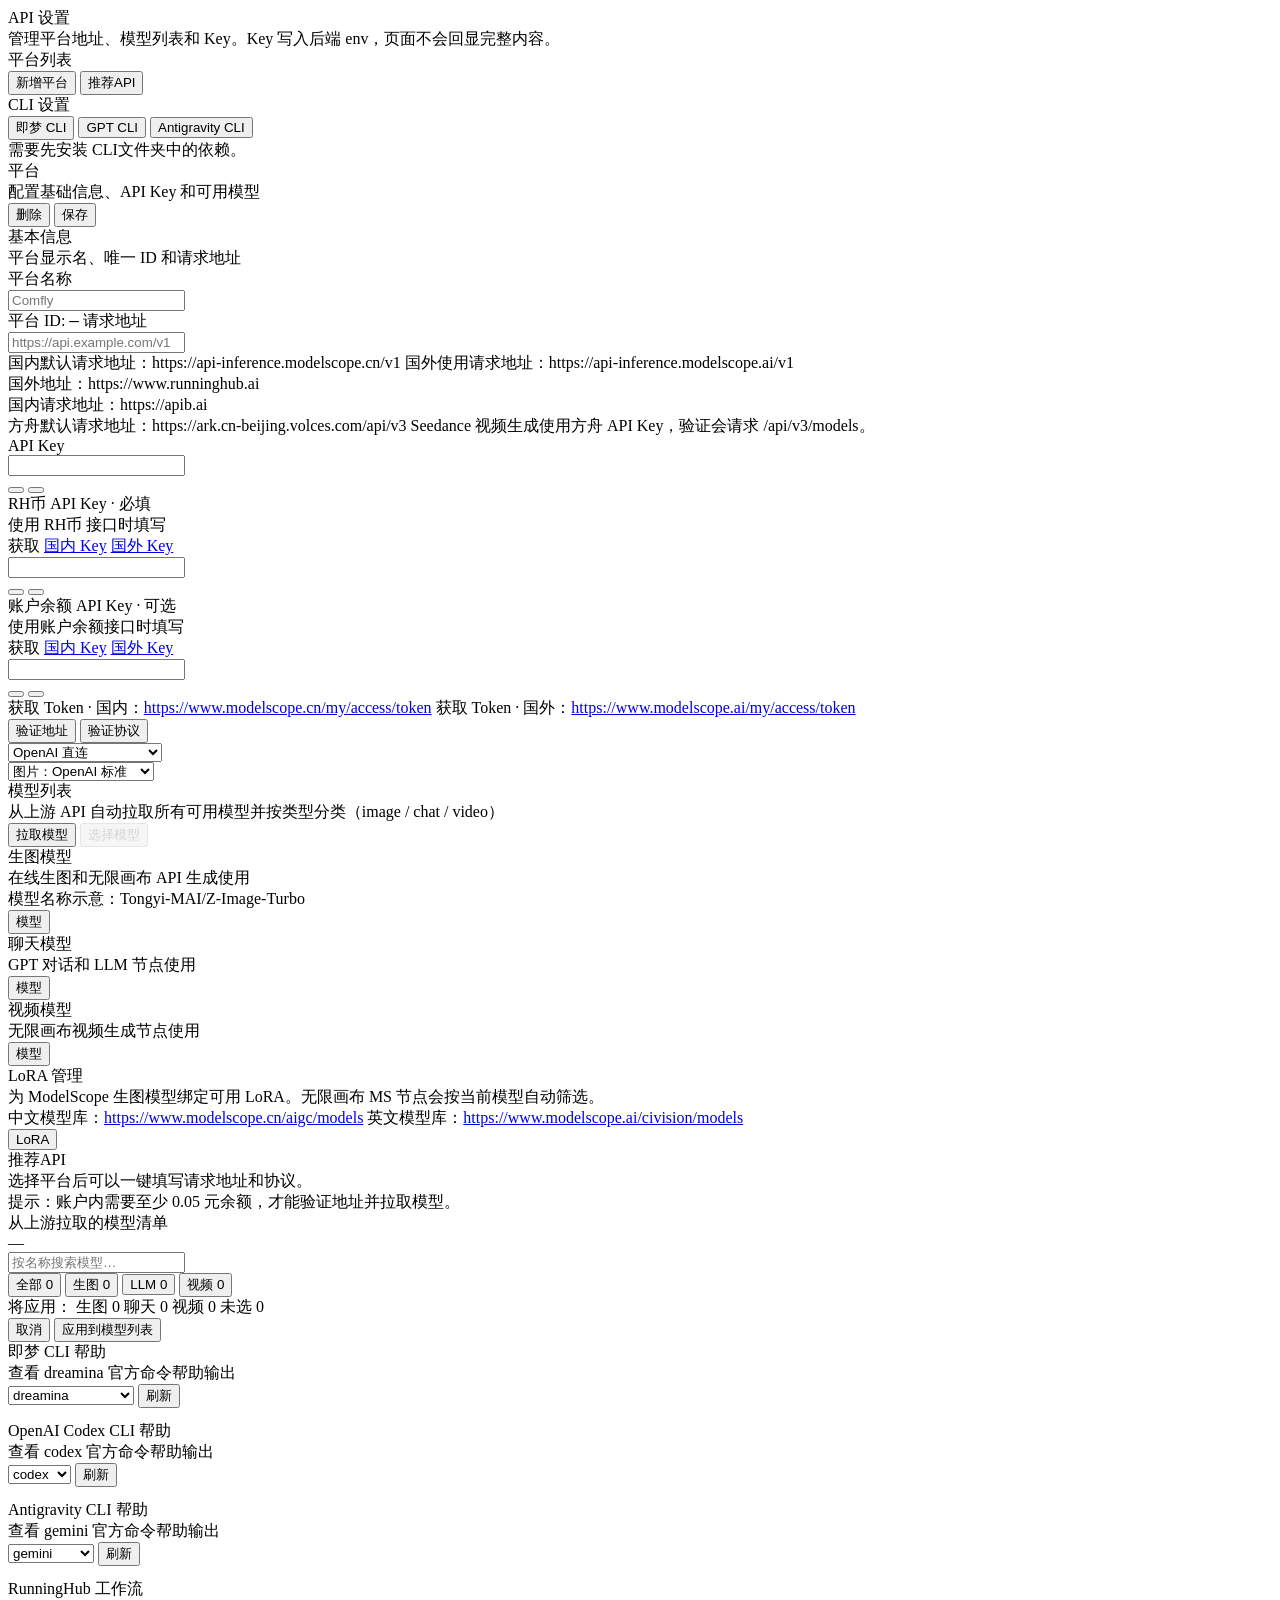
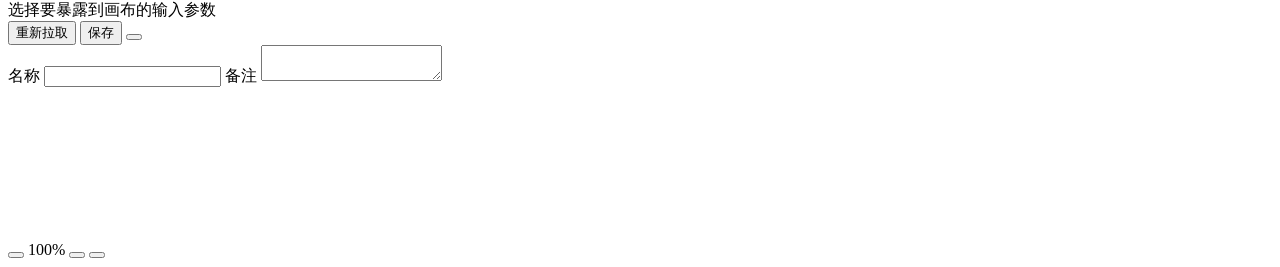
==== static/api-settings.html @ 72c37c82 "Add canvas search feature 增加画布搜索功能" ====
<!DOCTYPE html>
<html lang="zh-CN">
<head>
    <meta charset="UTF-8">
    <meta name="viewport" content="width=device-width, initial-scale=1.0">
    <title>API 设置</title>
    <script>
        (function(){
            try {
                document.documentElement.dataset.studioFitScale = 'off';
                var theme = localStorage.getItem('studio_theme') || localStorage.getItem('canvas_theme') || 'light';
                if(theme === 'dark') {
                    document.documentElement.classList.add('studio-theme-dark');
                    document.documentElement.classList.add('theme-dark');
                }
            } catch(e) {}
        })();
    </script>
    <script src="/static/vendor/js/tailwindcss-cdn.js?v=2026.07.8.1783537429"></script>
    <script src="/static/vendor/js/lucide.js?v=2026.07.8.1783537429"></script>
    <script src="/static/js/theme.js?v=2026.07.8.1783537429"></script>
    <script src="/static/js/i18n.js?v=2026.07.8.1783537429"></script>
    <link rel="stylesheet" href="/static/css/theme.css?v=2026.07.8.1783537428">
    <link rel="stylesheet" href="/static/css/api-settings.css?v=2026.07.8.1783537428">
</head>
<body>
    <div class="page">
        <div class="wrap">
            <header class="page-head">
                <div>
                    <div class="title" data-i18n="api.title">API 设置</div>
                    <div class="sub" data-i18n="api.subtitle">管理平台地址、模型列表和 Key。Key 写入后端 env，页面不会回显完整内容。</div>
                </div>
                <div id="status" class="status"></div>
            </header>

            <div class="layout">
                <aside class="sidebar">
                    <div class="side-section-title" data-i18n="api.providersTitle">平台列表</div>
                    <div id="providerList" class="provider-list"></div>
                    <button class="add-btn" type="button" onclick="addProvider()"><i data-lucide="plus" class="w-4 h-4"></i><span data-i18n="api.addProvider">新增平台</span></button>
                    <button class="api-link-btn" type="button" onclick="openRecommendApi()"><i data-lucide="sparkles" class="w-4 h-4"></i><span data-i18n="api.recommendApi">推荐API</span></button>
                    <div class="cli-quick-group">
                        <div class="side-section-title" data-i18n="api.cliSettings">CLI 设置</div>
                        <div class="cli-quick-list">
                            <button class="cli-quick-btn" type="button" onclick="addCliProvider('jimeng')"><i data-lucide="image" class="w-3.5 h-3.5"></i><span>即梦 CLI</span></button>
                            <button class="cli-quick-btn" type="button" onclick="addCliProvider('codex')"><i data-lucide="terminal" class="w-3.5 h-3.5"></i><span>GPT CLI</span></button>
                            <button class="cli-quick-btn" type="button" onclick="addCliProvider('gemini-cli')"><i data-lucide="sparkles" class="w-3.5 h-3.5"></i><span>Antigravity CLI</span></button>
                            <div class="cli-quick-note">需要先安装 CLI文件夹中的依赖。</div>
                        </div>
                    </div>
                </aside>

                <main id="settingsContent" class="content">
                    <div class="content-head">
                        <div>
                            <div id="editorTitle" class="editor-title" data-i18n="api.provider">平台</div>
                            <div class="editor-sub" data-i18n="api.editorSub">配置基础信息、API Key 和可用模型</div>
                        </div>
                        <div class="content-actions">
                            <button id="deleteBtn" class="action-btn danger-btn api-page-delete-btn" type="button" onclick="deleteProvider()"><i data-lucide="trash-2" class="w-3.5 h-3.5"></i><span data-i18n="api.delete">删除</span></button>
                            <button class="action-btn save-btn api-page-save-btn" type="button" onclick="saveProviders()"><i data-lucide="save" class="w-3.5 h-3.5"></i><span data-i18n="api.save">保存</span></button>
                        </div>
                    </div>

                    <section id="providerOnboardingCard" class="provider-onboarding-card" hidden></section>

                    <section class="block">
                        <div class="block-head">
                            <div>
                                <div class="block-title" data-i18n="api.basicInfo">基本信息</div>
                                <div class="block-desc" data-i18n="api.basicHint">平台显示名、唯一 ID 和请求地址</div>
                            </div>
                        </div>
                        <div class="form">
                            <label class="field full">
                                <span class="label" data-i18n="api.platformName">平台名称</span>
                                <div class="field-frame"><input id="nameInput" type="text" placeholder="Comfly"></div>
                                <span class="hint"><span data-i18n="api.platformIdShown">平台 ID</span>: <span id="idPreview" style="font-family:ui-monospace,Menlo,monospace;color:var(--text)">—</span></span>
                                <input id="idInput" type="hidden">
                            </label>
                            <label class="field full api-base-url-field">
                                <span class="label" data-i18n="api.baseUrl">请求地址</span>
                                <div class="field-frame"><input id="baseInput" type="text" placeholder="https://api.example.com/v1"></div>
                                <div class="ms-hint">
                                    <span class="ms-line"><span data-i18n="api.msChinaEndpoint">国内默认请求地址：</span><span class="inline-code">https://api-inference.modelscope.cn/v1</span></span>
                                    <span class="ms-line"><span data-i18n="api.msGlobalEndpoint">国外使用请求地址：</span><span class="inline-code">https://api-inference.modelscope.ai/v1</span></span>
                                </div>
                                <div class="runninghub-hint">
                                    <span class="ms-line">国外地址：<span class="inline-code">https://www.runninghub.ai</span></span>
                                </div>
                                <div class="apimart-hint">
                                    <span class="ms-line">国内请求地址：<span class="inline-code">https://apib.ai</span></span>
                                </div>
                                <div class="volcengine-hint">
                                    <span class="ms-line">方舟默认请求地址：<span class="inline-code">https://ark.cn-beijing.volces.com/api/v3</span></span>
                                    <span class="ms-line">Seedance 视频生成使用方舟 API Key，验证会请求 <span class="inline-code">/api/v3/models</span>。</span>
                                </div>
                            </label>
                            <label class="field full api-key-field">
                                <span class="label api-key-label">API Key</span>
                                <div class="key-panel api-standard-key-row">
                                    <div class="key-input-line">
                                        <div class="field-frame"><input id="keyInput" type="password"></div>
                                        <div class="key-actions">
                                            <button class="key-btn" type="button" onclick="saveKeyOnly()" title="保存 Key" data-i18n-title="api.saveKeyTitle"><i data-lucide="check" class="w-4 h-4"></i></button>
                                            <button class="key-btn key-clear" type="button" onclick="clearKeyOnly()" title="清除 Key" data-i18n-title="api.clearKeyTitle"><i data-lucide="trash-2" class="w-4 h-4"></i></button>
                                        </div>
                                    </div>
                                </div>
                                <span id="keyHint" class="hint"></span>
                                <div class="rh-key-stack">
                                    <div class="rh-key-item">
                                        <div class="rh-key-head">
                                            <div>
                                                <div class="rh-key-title" data-i18n="api.rhCoinApiKeyRequired">RH币 API Key · 必填</div>
                                                <div class="rh-key-desc" data-i18n="api.rhCoinKeyDesc">使用 RH币 接口时填写</div>
                                            </div>
                                            <div class="rh-key-links">
                                                <span data-i18n="api.get">获取</span>
                                                <a href="https://www.runninghub.cn/enterprise-api/consumerApi?inviteCode=rh-v1331" target="_blank" rel="noopener"><i data-lucide="external-link" class="w-3 h-3"></i><span data-i18n="api.cnKey">国内 Key</span></a>
                                                <a href="https://www.runninghub.ai/enterprise-api/consumerApi?inviteCode=rh-v1331" target="_blank" rel="noopener"><i data-lucide="external-link" class="w-3 h-3"></i><span data-i18n="api.globalKey">国外 Key</span></a>
                                            </div>
                                        </div>
                                        <div class="key-input-line">
                                            <div class="field-frame"><input id="rhFreeKeyInput" type="password"></div>
                                            <div class="key-actions">
                                                <button class="key-btn" type="button" onclick="saveRhKeyOnly('free')" title="保存 RH币 Key" data-i18n-title="api.saveRhCoinKeyTitle"><i data-lucide="check" class="w-4 h-4"></i></button>
                                                <button class="key-btn key-clear" type="button" onclick="clearRhKeyOnly('free')" title="清除 RH币 Key" data-i18n-title="api.clearRhCoinKeyTitle"><i data-lucide="trash-2" class="w-4 h-4"></i></button>
                                            </div>
                                        </div>
                                        <span id="rhFreeKeyHint" class="hint"></span>
                                    </div>
                                    <div class="rh-key-item">
                                        <div class="rh-key-head">
                                            <div>
                                                <div class="rh-key-title" data-i18n="api.rhWalletApiKeyOptional">账户余额 API Key · 可选</div>
                                                <div class="rh-key-desc" data-i18n="api.rhWalletKeyDesc">使用账户余额接口时填写</div>
                                            </div>
                                            <div class="rh-key-links">
                                                <span data-i18n="api.get">获取</span>
                                                <a href="https://www.runninghub.cn/enterprise-api/sharedApi?inviteCode=rh-v1331" target="_blank" rel="noopener"><i data-lucide="external-link" class="w-3 h-3"></i><span data-i18n="api.cnKey">国内 Key</span></a>
                                                <a href="https://www.runninghub.ai/enterprise-api/sharedApi?inviteCode=rh-v1331" target="_blank" rel="noopener"><i data-lucide="external-link" class="w-3 h-3"></i><span data-i18n="api.globalKey">国外 Key</span></a>
                                            </div>
                                        </div>
                                        <div class="key-input-line">
                                            <div class="field-frame"><input id="rhWalletKeyInput" type="password"></div>
                                            <div class="key-actions">
                                                <button class="key-btn" type="button" onclick="saveRhKeyOnly('wallet')" title="保存账户余额 Key" data-i18n-title="api.saveRhWalletKeyTitle"><i data-lucide="check" class="w-4 h-4"></i></button>
                                                <button class="key-btn key-clear" type="button" onclick="clearRhKeyOnly('wallet')" title="清除账户余额 Key" data-i18n-title="api.clearRhWalletKeyTitle"><i data-lucide="trash-2" class="w-4 h-4"></i></button>
                                            </div>
                                        </div>
                                        <span id="rhWalletKeyHint" class="hint"></span>
                                    </div>
                                </div>
                                <div class="volcengine-key-stack" hidden>
                                    <div class="rh-key-item">
                                        <div class="rh-key-head">
                                            <div>
                                                <div class="rh-key-title" data-i18n="api.volcengineArkKey">方舟 API Key · 生成视频</div>
                                                <div class="rh-key-desc" data-i18n="api.volcengineArkKeyDesc">用于 Seedance 2.0 生成接口，Authorization: Bearer。</div>
                                            </div>
                                        </div>
                                        <span id="volcArkKeyHint" class="hint"></span>
                                    </div>
                                    <div class="rh-key-item">
                                        <div class="rh-key-head">
                                            <div>
                                                <div class="rh-key-title" data-i18n="api.volcengineAssetKeys">素材库 AK/SK · 上传素材</div>
                                                <div class="rh-key-desc" data-i18n="api.volcengineAssetKeysDesc">用于 CreateAssetGroup / CreateAsset / GetAsset 的 Access Key 鉴权。</div>
                                            </div>
                                        </div>
                                        <div class="key-input-line">
                                            <div class="field-frame"><input id="volcAkInput" type="password" placeholder="Access Key ID"></div>
                                        </div>
                                        <div class="key-input-line">
                                            <div class="field-frame"><input id="volcSkInput" type="password" placeholder="Secret Access Key"></div>
                                            <div class="key-actions">
                                                <button class="key-btn" type="button" onclick="saveVolcengineAssetKeys()" title="保存火山素材库 AK/SK"><i data-lucide="check" class="w-4 h-4"></i></button>
                                                <button class="key-btn key-clear" type="button" onclick="clearVolcengineAssetKeys()" title="清除火山素材库 AK/SK"><i data-lucide="trash-2" class="w-4 h-4"></i></button>
                                            </div>
                                        </div>
                                        <span id="volcAssetKeyHint" class="hint"></span>
                                    </div>
                                    <div class="rh-key-item volcengine-project-card">
                                        <div class="rh-key-head">
                                            <div>
                                                <div class="rh-key-title" data-i18n="api.volcengineProject">素材库项目</div>
                                                <div class="rh-key-desc" data-i18n="api.volcengineProjectDesc">ProjectName 必须和视频生成 API Key 所属项目一致。</div>
                                            </div>
                                        </div>
                                        <div class="volcengine-project-grid">
                                            <div class="rh-card-title-field">
                                                <span>ProjectName</span>
                                                <input id="volcProjectInput" type="text" value="default">
                                            </div>
                                            <div class="rh-card-title-field">
                                                <span>Region</span>
                                                <input id="volcRegionInput" type="text" value="cn-beijing">
                                            </div>
                                        </div>
                                    </div>
                                </div>
                                <div class="ms-hint">
                                    <span class="ms-line"><span data-i18n="api.msTokenCn">获取 Token · 国内：</span><a href="https://www.modelscope.cn/my/access/token" target="_blank">https://www.modelscope.cn/my/access/token</a></span>
                                    <span class="ms-line"><span data-i18n="api.msTokenGlobal">获取 Token · 国外：</span><a href="https://www.modelscope.ai/my/access/token" target="_blank">https://www.modelscope.ai/my/access/token</a></span>
                                </div>
                                <div class="runninghub-hint">
                                </div>
                            </label>
                            <div id="jimengCliPanel" class="jimeng-cli-panel" hidden>
                                <div class="jimeng-cli-head">
                                    <div>
                                        <div class="rh-key-title">即梦 CLI 账户</div>
                                        <div class="rh-key-desc">使用本机 dreamina 登录态，无需 API Key。</div>
                                    </div>
                                    <div id="jimengCliStatus" class="jimeng-status-pill">未检测</div>
                                </div>
                                <div class="jimeng-actions">
                                    <button class="action-btn primary-btn" type="button" onclick="startJimengLogin()"><i data-lucide="qr-code" class="w-3.5 h-3.5"></i><span>扫码登录</span></button>
                                    <button class="action-btn" type="button" onclick="refreshJimengCredit()"><i data-lucide="wallet-cards" class="w-3.5 h-3.5"></i><span>查询积分</span></button>
                                    <button class="action-btn" type="button" onclick="openJimengHelp()"><i data-lucide="terminal" class="w-3.5 h-3.5"></i><span>帮助</span></button>
                                    <button class="action-btn danger-btn" type="button" onclick="logoutJimeng()"><i data-lucide="log-out" class="w-3.5 h-3.5"></i><span>退出登录</span></button>
                                </div>
                                <div id="jimengCredit" class="jimeng-credit"></div>
                                <div id="jimengLoginBox" class="jimeng-output" hidden></div>
                            </div>
                            <div id="codexCliPanel" class="jimeng-cli-panel" hidden>
                                <div class="jimeng-cli-head">
                                    <div>
                                        <div class="rh-key-title">OpenAI CLI 账户</div>
                                        <div class="rh-key-desc">使用本机 codex 登录态，无需在本项目保存 API Key。</div>
                                    </div>
                                    <div id="codexCliStatus" class="jimeng-status-pill">未检测</div>
                                </div>
                                <div class="jimeng-actions">
                                    <button class="action-btn primary-btn" type="button" onclick="refreshCodexStatus()"><i data-lucide="radar" class="w-3.5 h-3.5"></i><span>检测 CLI</span></button>
                                    <button class="action-btn" type="button" onclick="openCodexHelp()"><i data-lucide="terminal" class="w-3.5 h-3.5"></i><span>帮助</span></button>
                                </div>
                                <div id="codexCliInfo" class="jimeng-credit"></div>
                            </div>
                            <div id="geminiCliPanel" class="jimeng-cli-panel" hidden>
                                <div class="jimeng-cli-head">
                                    <div>
                                        <div class="rh-key-title">Antigravity CLI 账户</div>
                                        <div class="rh-key-desc">使用本机 agy 登录态，无需在本项目保存 API Key。</div>
                                        <div class="jimeng-credit">需要先安装 CLI 文件夹中的依赖。</div>
                                    </div>
                                    <div id="geminiCliStatus" class="jimeng-status-pill">未检测</div>
                                </div>
                                <div class="jimeng-actions">
                                    <button class="action-btn primary-btn" type="button" onclick="refreshGeminiCliStatus()"><i data-lucide="radar" class="w-3.5 h-3.5"></i><span>检测 CLI</span></button>
                                    <button class="action-btn" type="button" onclick="openGeminiCliHelp()"><i data-lucide="terminal" class="w-3.5 h-3.5"></i><span>帮助</span></button>
                                </div>
                                <div id="geminiCliInfo" class="jimeng-credit"></div>
                            </div>
                            <!-- 验证操作行 -->
                            <div class="verify-action-row">
                                <button id="testUrlBtn" class="action-btn" type="button" onclick="testConnection()">
                                    <i data-lucide="check-circle-2" class="w-3.5 h-3.5"></i><span data-i18n="api.testUrl">验证地址</span>
                                </button>
                                <button id="probeAsyncBtn" class="action-btn" type="button" onclick="probeAsync()">
                                    <i data-lucide="radar" class="w-3.5 h-3.5"></i><span>验证协议</span>
                                </button>
                                <div class="field-frame protocol-selector-wrap">
                                    <select id="protocolInput">
                                        <option value="openai" data-i18n="api.protocolOpenAI">OpenAI 直连</option>
                                        <option value="apimart" data-i18n="api.protocolApimart">异步协议</option>
                                        <option value="gemini" data-i18n="api.protocolGemini">Gemini 协议</option>
                                        <option value="volcengine">方舟/Ark 任务协议</option>
                                        <option value="runninghub">RunningHub OpenAPI</option>
                                        <option value="jimeng">即梦 CLI</option>
                                        <option value="codex">OpenAI Codex CLI</option>
                                        <option value="gemini-cli">Antigravity CLI</option>
                                    </select>
                                </div>
                                <div class="field-frame image-request-mode-wrap">
                                    <select id="imageRequestModeInput" title="图片接口">
                                        <option value="openai">图片：OpenAI 标准</option>
                                        <option value="openai-json">图片：OpenAI JSON</option>
                                        <option value="openai-video-proxy">图片：OpenAI 中转</option>
                                        <option value="openai-responses">图片：OpenAI RS</option>
                                    </select>
                                </div>
                            </div>
                            <div id="verifyResult" style="display:none;padding:2px 0;grid-column:1/-1"></div>
                        </div>
                    </section>

                    <section id="runninghubConfigBlock" class="block runninghub-config-block" hidden>
                        <div class="block-head">
                            <div>
                                <div class="block-title">应用与工作流</div>
                                <div class="block-desc">粘贴运行路径后，点击右侧创建卡片。</div>
                            </div>
                        </div>
                        <div class="rh-paste-row">
                            <input id="rhPasteInput" class="rh-paste-input" type="text" placeholder="/run/ai-app/... 或 /run/workflow/...">
                            <button class="action-btn" type="button" onclick="createRhEntryFromPaste()"><i data-lucide="plus" class="w-3.5 h-3.5"></i><span>创建</span></button>
                        </div>
                        <div class="rh-card-columns">
                            <div class="rh-card-group">
                                <div class="rh-group-head">
                                    <div class="rh-group-title">AI 应用</div>
                                    <div id="rhAppsCount" class="rh-group-count">0</div>
                                </div>
                                <div id="rhAppsList" class="rh-card-list"></div>
                            </div>
                            <div class="rh-card-group">
                                <div class="rh-group-head">
                                    <div class="rh-group-title">工作流</div>
                                    <div id="rhWorkflowsCount" class="rh-group-count">0</div>
                                </div>
                                <div id="rhWorkflowsList" class="rh-card-list"></div>
                            </div>
                        </div>
                    </section>

                    <div id="modelsHead" class="block models-toolbar">
                        <div>
                            <div class="block-title" data-i18n="api.modelsTitle">模型列表</div>
                            <div class="block-desc" data-i18n="api.modelsDesc">从上游 API 自动拉取所有可用模型并按类型分类（image / chat / video）</div>
                        </div>
                        <div class="models-toolbar-actions">
                            <button id="fetchModelsBtn" class="action-btn primary-btn" type="button" onclick="fetchModels()">
                                <i data-lucide="download-cloud" class="w-3.5 h-3.5"></i><span data-i18n="api.fetchModels">拉取模型</span>
                            </button>
                            <button id="openPickerBtn" class="action-btn" type="button" onclick="openModelPicker()" disabled style="opacity:.5">
                                <i data-lucide="list-checks" class="w-3.5 h-3.5"></i><span data-i18n="api.selectModels">选择模型</span>
                            </button>
                        </div>
                    </div>
                    <div class="model-grid">
                        <section class="block">
                            <div class="block-head">
                                <div>
                                    <div class="block-title" data-i18n="api.imageModels">生图模型</div>
                                    <div class="block-desc" data-i18n="api.imageHint">在线生图和无限画布 API 生成使用</div>
                                    <div class="ms-hint">
                                        <span class="ms-line"><span data-i18n="api.msModelExample">模型名称示意：</span><span class="inline-code">Tongyi-MAI/Z-Image-Turbo</span></span>
                                    </div>
                                </div>
                                <button class="ghost-btn" type="button" onclick="addModel('image')"><i data-lucide="plus" class="w-3.5 h-3.5"></i><span data-i18n="api.model">模型</span></button>
                            </div>
                            <div id="imageModelList" class="model-list"></div>
                        </section>

                        <section class="block">
                            <div class="block-head">
                                <div>
                                    <div class="block-title" data-i18n="api.chatModels">聊天模型</div>
                                    <div class="block-desc" data-i18n="api.chatHint">GPT 对话和 LLM 节点使用</div>
                                </div>
                                <button class="ghost-btn" type="button" onclick="addModel('chat')"><i data-lucide="plus" class="w-3.5 h-3.5"></i><span data-i18n="api.model">模型</span></button>
                        </div>
                        <div id="chatModelList" class="model-list"></div>
                    </section>

                        <section class="block">
                            <div class="block-head">
                                <div>
                                    <div class="block-title" data-i18n="api.videoModels">视频模型</div>
                                    <div class="block-desc" data-i18n="api.videoHint">无限画布视频生成节点使用</div>
                                </div>
                                <button class="ghost-btn" type="button" onclick="addModel('video')"><i data-lucide="plus" class="w-3.5 h-3.5"></i><span data-i18n="api.model">模型</span></button>
                            </div>
                            <div id="videoModelList" class="model-list"></div>
                        </section>

                        <section id="msLoraBlock" class="block ms-lora-block">
                            <div class="block-head">
                                <div>
                                    <div class="block-title" data-i18n="api.loraManager">LoRA 管理</div>
                                    <div class="block-desc" data-i18n="api.loraManagerDesc">为 ModelScope 生图模型绑定可用 LoRA。无限画布 MS 节点会按当前模型自动筛选。</div>
                                    <div class="ms-hint">
                                        <span class="ms-line"><span data-i18n="api.msCnModels">中文模型库：</span><a href="https://www.modelscope.cn/aigc/models" target="_blank">https://www.modelscope.cn/aigc/models</a></span>
                                        <span class="ms-line"><span data-i18n="api.msEnModels">英文模型库：</span><a href="https://www.modelscope.ai/civision/models" target="_blank">https://www.modelscope.ai/civision/models</a></span>
                                    </div>
                                </div>
                                <button class="ghost-btn" type="button" onclick="addMsLora()"><i data-lucide="plus" class="w-3.5 h-3.5"></i><span>LoRA</span></button>
                            </div>
                            <div id="msLoraList" class="lora-list"></div>
                        </section>
                </div>
            </main>
                <main id="recommendContent" class="content recommend-content" hidden>
                    <div class="content-head">
                        <div>
                            <div class="editor-title" data-i18n="api.recommendPanelTitle">推荐平台</div>
                            <div class="editor-sub" data-i18n="api.recommendPanelSub">获取 Key 后保存，右侧会切换到刚保存的平台配置。</div>
                        </div>
                    </div>
                    <section id="recommendPanel" class="provider-onboarding-card recommend-inline-card"></section>
                </main>
        </div>
        </div>
    </div>

    <!-- 模型选择浮层 -->
    <div id="recommendApiOverlay" class="picker-overlay">
        <div class="picker-modal">
            <div class="picker-head">
                <div>
                    <div class="picker-title" data-i18n="api.recommendApi">推荐API</div>
                    <div class="picker-count" data-i18n="api.recommendApiDesc">选择平台后可以一键填写请求地址和协议。</div>
                </div>
                <div class="picker-close" onclick="closeRecommendApi()"><i data-lucide="x" class="w-4 h-4"></i></div>
            </div>
            <div id="recommendApiList" class="recommend-api-body"></div>
            <div class="recommend-note" data-i18n="api.recommendApiNote">提示：账户内需要至少 0.05 元余额，才能验证地址并拉取模型。</div>
        </div>
    </div>

    <div id="modelPickerOverlay" class="picker-overlay">
        <div class="picker-modal">
            <div class="picker-head">
                <div>
                    <div class="picker-title">从上游拉取的模型清单</div>
                    <div id="pickerCount" class="picker-count">—</div>
                </div>
                <div class="picker-close" onclick="closeModelPicker()"><i data-lucide="x" class="w-4 h-4"></i></div>
            </div>
            <div class="picker-toolbar">
                <input id="pickerFilter" class="picker-search" type="text" placeholder="按名称搜索模型…" oninput="renderModelPicker()">
                <div class="picker-cat-tabs">
                    <button class="picker-cat-tab active" data-cat="all" onclick="selectPickerCat('all')">全部 <span class="cat-count">0</span></button>
                    <button class="picker-cat-tab" data-cat="image" onclick="selectPickerCat('image')">生图 <span class="cat-count">0</span></button>
                    <button class="picker-cat-tab" data-cat="chat" onclick="selectPickerCat('chat')">LLM <span class="cat-count">0</span></button>
                    <button class="picker-cat-tab" data-cat="video" onclick="selectPickerCat('video')">视频 <span class="cat-count">0</span></button>
                </div>
            </div>
            <div id="pickerList" class="picker-body"></div>
            <div id="pickerSummary" class="picker-summary">
                <span class="picker-summary-title">将应用：</span>
                <span id="sumImage" class="picker-sum-chip picker-sum-chip-empty">生图 0</span>
                <span id="sumChat" class="picker-sum-chip picker-sum-chip-empty">聊天 0</span>
                <span id="sumVideo" class="picker-sum-chip picker-sum-chip-empty">视频 0</span>
                <span id="sumUnsel" style="margin-left:auto;color:var(--faint)">未选 0</span>
            </div>
            <div class="picker-foot">
                <button class="action-btn" type="button" onclick="closeModelPicker()">取消</button>
                <button class="action-btn save-btn" type="button" onclick="applyModelPicker()">应用到模型列表</button>
            </div>
        </div>
    </div>

    <div id="jimengHelpOverlay" class="picker-overlay">
        <div class="picker-modal jimeng-help-modal">
            <div class="picker-head">
                <div>
                    <div class="picker-title">即梦 CLI 帮助</div>
                    <div class="picker-count">查看 dreamina 官方命令帮助输出</div>
                </div>
                <div class="picker-close" onclick="closeJimengHelp()"><i data-lucide="x" class="w-4 h-4"></i></div>
            </div>
            <div class="jimeng-help-toolbar">
                <select id="jimengHelpCommand">
                    <option value="">dreamina</option>
                    <option value="login">login</option>
                    <option value="logout">logout</option>
                    <option value="user_credit">user_credit</option>
                    <option value="text2image">text2image</option>
                    <option value="image2image">image2image</option>
                    <option value="image_upscale">image_upscale</option>
                    <option value="text2video">text2video</option>
                    <option value="image2video">image2video</option>
                    <option value="multimodal2video">multimodal2video</option>
                    <option value="frames2video">frames2video</option>
                    <option value="multiframe2video">multiframe2video</option>
                    <option value="list_task">list_task</option>
                    <option value="query_result">query_result</option>
                </select>
                <button class="action-btn primary-btn" type="button" onclick="loadJimengHelp()"><i data-lucide="refresh-cw" class="w-3.5 h-3.5"></i><span>刷新</span></button>
            </div>
            <pre id="jimengHelpOutput" class="jimeng-help-output"></pre>
        </div>
    </div>

    <div id="codexHelpOverlay" class="picker-overlay">
        <div class="picker-modal jimeng-help-modal">
            <div class="picker-head">
                <div>
                    <div class="picker-title">OpenAI Codex CLI 帮助</div>
                    <div class="picker-count">查看 codex 官方命令帮助输出</div>
                </div>
                <div class="picker-close" onclick="closeCodexHelp()"><i data-lucide="x" class="w-4 h-4"></i></div>
            </div>
            <div class="jimeng-help-toolbar">
                <select id="codexHelpCommand">
                    <option value="">codex</option>
                    <option value="exec">exec</option>
                    <option value="login">login</option>
                    <option value="logout">logout</option>
                    <option value="doctor">doctor</option>
                    <option value="mcp">mcp</option>
                    <option value="app">app</option>
                    <option value="update">update</option>
                </select>
                <button class="action-btn primary-btn" type="button" onclick="loadCodexHelp()"><i data-lucide="refresh-cw" class="w-3.5 h-3.5"></i><span>刷新</span></button>
            </div>
            <pre id="codexHelpOutput" class="jimeng-help-output"></pre>
        </div>
    </div>

    <div id="geminiCliHelpOverlay" class="picker-overlay">
        <div class="picker-modal jimeng-help-modal">
            <div class="picker-head">
                <div>
                    <div class="picker-title">Antigravity CLI 帮助</div>
                    <div class="picker-count">查看 gemini 官方命令帮助输出</div>
                </div>
                <div class="picker-close" onclick="closeGeminiCliHelp()"><i data-lucide="x" class="w-4 h-4"></i></div>
            </div>
            <div class="jimeng-help-toolbar">
                <select id="geminiCliHelpCommand">
                    <option value="">gemini</option>
                    <option value="help">help</option>
                    <option value="mcp">mcp</option>
                    <option value="extensions">extensions</option>
                </select>
                <button class="action-btn primary-btn" type="button" onclick="loadGeminiCliHelp()"><i data-lucide="refresh-cw" class="w-3.5 h-3.5"></i><span>刷新</span></button>
            </div>
            <pre id="geminiCliHelpOutput" class="jimeng-help-output"></pre>
        </div>
    </div>

    <div id="rhWorkflowEditorOverlay" class="rh-workflow-editor-overlay">
        <div class="rh-workflow-editor-modal">
            <div class="rh-workflow-editor-head">
                <div class="rh-workflow-editor-title-wrap">
                    <div id="rhWorkflowEditorTitle" class="rh-workflow-editor-title">RunningHub 工作流</div>
                    <div id="rhWorkflowEditorSub" class="rh-workflow-editor-sub">选择要暴露到画布的输入参数</div>
                </div>
                <div class="rh-workflow-editor-actions">
                    <button class="action-btn" type="button" onclick="fetchRhWorkflowEditor(true)"><i data-lucide="refresh-cw" class="w-3.5 h-3.5"></i><span>重新拉取</span></button>
                    <button id="rhWorkflowSaveBtn" class="action-btn save-btn" type="button" onclick="saveRhWorkflowEditor()"><i data-lucide="save" class="w-3.5 h-3.5"></i><span>保存</span></button>
                    <button class="rh-workflow-editor-close" type="button" onclick="closeRhWorkflowEditor()"><i data-lucide="x" class="w-4 h-4"></i></button>
                </div>
            </div>
            <div class="rh-workflow-editor-body">
                <aside class="rh-workflow-editor-side">
                    <label class="rh-editor-field">
                        <span>名称</span>
                        <input id="rhWorkflowEditName" type="text" oninput="updateRhWorkflowEditorMeta('title', this.value)">
                    </label>
                    <label class="rh-editor-field">
                        <span>备注</span>
                        <textarea id="rhWorkflowEditNote" oninput="updateRhWorkflowEditorMeta('description', this.value)"></textarea>
                    </label>
                    <div id="rhWorkflowEditorSummary" class="rh-editor-summary"></div>
                    <div id="rhWorkflowEditorNodeList" class="rh-editor-node-list"></div>
                </aside>
                <section class="rh-workflow-editor-canvas">
                    <div id="rhWorkflowEditorGraphWrap" class="rh-editor-graph-wrap">
                        <svg id="rhWorkflowEditorGraphSvg" class="rh-editor-graph-svg"></svg>
                        <div class="rh-editor-graph-controls">
                            <button type="button" onclick="rhEditorGraphZoom(-1)" title="缩小"><i data-lucide="zoom-out" class="w-4 h-4"></i></button>
                            <span id="rhWorkflowEditorZoom">100%</span>
                            <button type="button" onclick="rhEditorGraphZoom(1)" title="放大"><i data-lucide="zoom-in" class="w-4 h-4"></i></button>
                            <button type="button" onclick="rhEditorGraphFit()" title="适应窗口"><i data-lucide="maximize" class="w-4 h-4"></i></button>
                        </div>
                    </div>
                </section>
            </div>
        </div>
    </div>

    <script src="/static/js/api-settings.js?v=2026.07.8.1783537429"></script>
</body>
</html>
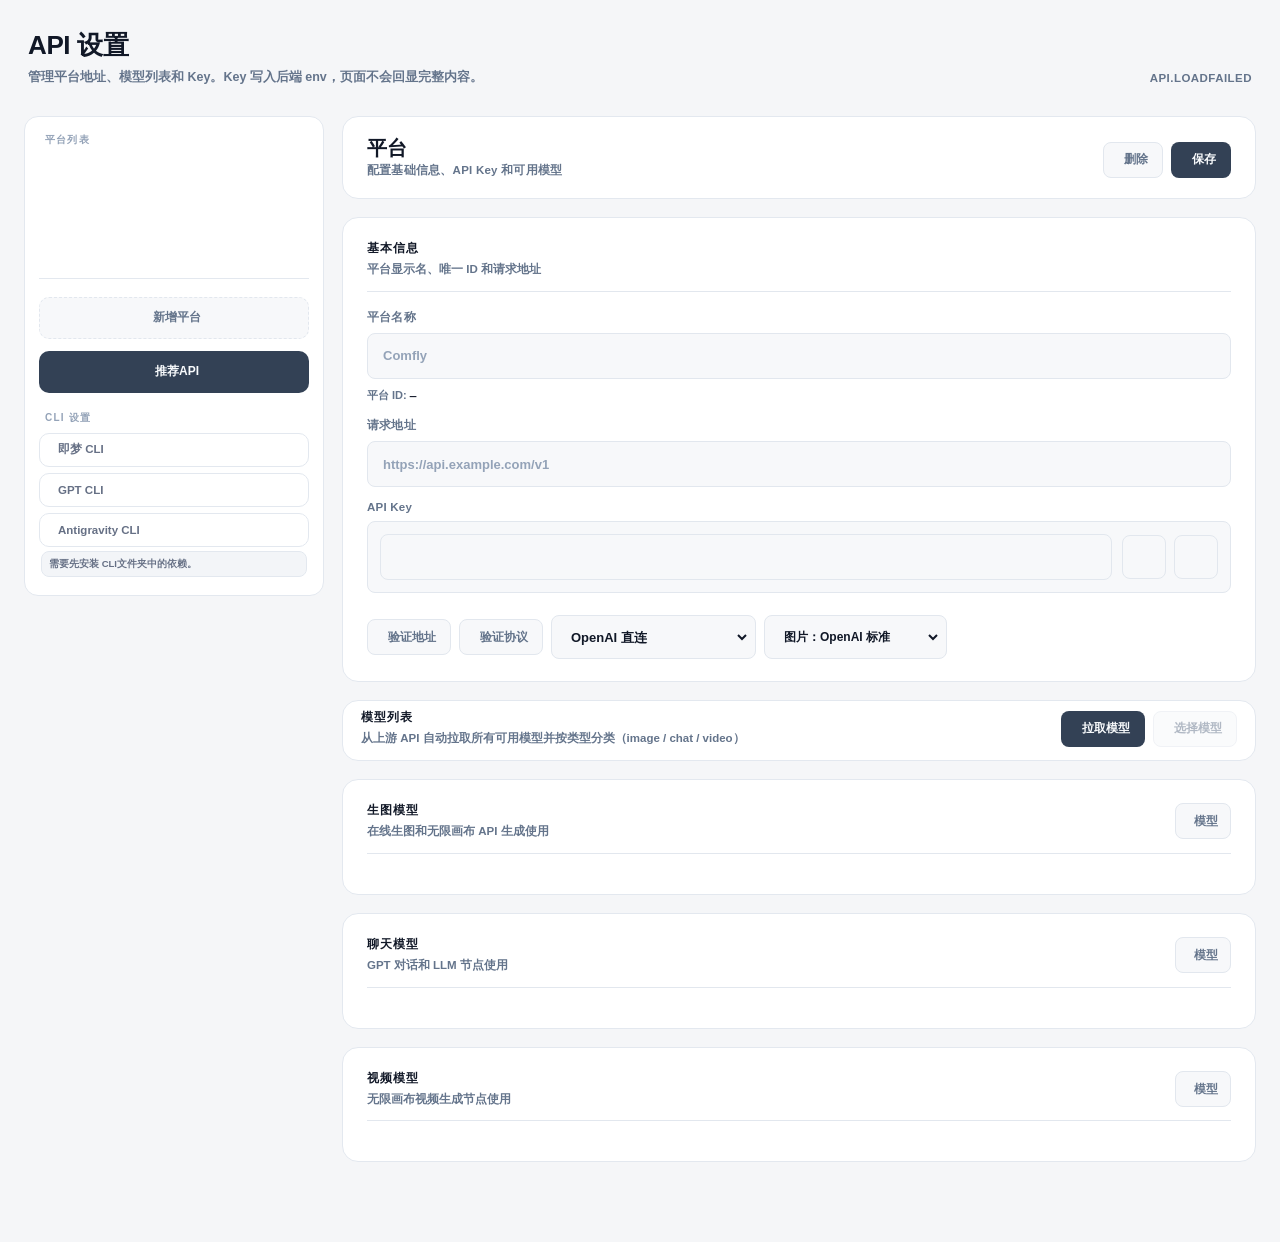
==== commit 15755cb7: "增加Running Hub手动排序功能" ====
--- a/static/api-settings.html
+++ b/static/api-settings.html
@@ -565,6 +565,6 @@
         </div>
     </div>
 
-    <script src="/static/js/api-settings.js?v=2026.07.8.1783537429"></script>
+    <script src="/static/js/api-settings.js?v=2026.07.5.1.rh-sort"></script>
 </body>
 </html>
--- a/static/css/api-settings.css
+++ b/static/css/api-settings.css
@@ -0,0 +1,6006 @@
+:root { --bg:#f6f7fb; --panel:#ffffff; --soft:#f2f4f7; --line:#e5e7eb; --line-strong:#d0d5dd; --text:#121826; --muted:#667085; --faint:#98a2b3; --accent:#111827; }
+html.theme-dark, body.theme-dark, html.studio-theme-dark, body.studio-theme-dark, html.studio-theme-dark body { --bg:#0f141d; --panel:#151c28; --soft:#1c2634; --line:#293444; --line-strong:#334155; --text:#e5e9f0; --muted:#9aa4b2; --faint:#6b7280; --accent:#e5e7eb; }
+body.studio-theme-dark, html.studio-theme-dark body { --bg:#0e1014; --panel:#1c1e26; --soft:#272a33; --line:#323540; --line-strong:#3f424d; --text:#e8e8ea; --muted:#a4adbf; --faint:#7a8497; --accent:#f5f6f8; }
+* { box-sizing:border-box; }
+html { min-height:100%; overflow-y:auto; overscroll-behavior:auto; }
+body { margin:0; min-height:100vh; overflow-y:auto; background:var(--bg); color:var(--text); font-family:Inter,-apple-system,BlinkMacSystemFont,"Segoe UI",sans-serif; -webkit-font-smoothing:antialiased; -webkit-overflow-scrolling:touch; overscroll-behavior:auto; }
+* { scrollbar-width:thin !important; scrollbar-color:rgba(148,163,184,.72) transparent !important; }
+*::-webkit-scrollbar { width:10px !important; height:10px !important; background:transparent !important; }
+*::-webkit-scrollbar-track { background:transparent !important; }
+*::-webkit-scrollbar-thumb { min-height:36px; background-color:rgba(148,163,184,.72) !important; border:3px solid transparent !important; border-right-width:3px !important; background-clip:padding-box !important; border-radius:999px !important; }
+*::-webkit-scrollbar-thumb:hover { background-color:rgba(100,116,139,.86) !important; }
+*::-webkit-scrollbar-corner { background:transparent !important; }
+button { font-family:inherit; cursor:pointer; border:0; background:transparent; color:inherit; }
+.page { min-height:100vh; padding:40px 32px 80px; }
+.wrap { max-width:1100px; margin:0 auto; }
+.page-head { padding:0 4px 28px; display:flex; justify-content:space-between; align-items:end; gap:24px; flex-wrap:wrap; }
+.page-head .title { font-size:26px; line-height:1.05; font-weight:900; letter-spacing:-.015em; }
+.page-head .sub { margin-top:8px; color:var(--muted); font-size:12.5px; line-height:1.55; font-weight:600; max-width:520px; }
+.page-head .status { color:var(--muted); font-size:11.5px; font-weight:700; letter-spacing:.04em; text-transform:uppercase; min-height:16px; }
+.layout { display:grid; grid-template-columns:260px minmax(0,1fr); gap:36px; align-items:start; }
+/* Sidebar */
+.sidebar { display:flex; flex-direction:column; gap:12px; position:sticky; top:32px; max-height:calc(100vh - 64px); overflow-y:auto; -webkit-overflow-scrolling:touch; padding:16px; background:var(--panel); border:1px solid var(--line); border-radius:16px; }
+.side-section-title { color:var(--faint); font-size:10px; font-weight:900; letter-spacing:.1em; text-transform:uppercase; padding:2px 4px; }
+.provider-list { display:flex; flex-direction:column; gap:4px; padding-bottom:8px; border-bottom:1px solid var(--line); margin-bottom:4px; }
+.provider-card { width:100%; text-align:left; border:1px solid transparent; background:transparent; border-radius:12px; padding:8px 10px; display:flex; align-items:center; gap:10px; color:var(--muted); transition:all .15s ease; min-height:48px; }
+.provider-card:hover { border-color:var(--text); color:var(--text); }
+.provider-card.active { background:var(--soft); color:var(--text); border-color:transparent; }
+.provider-card.active:hover { border-color:var(--text); }
+.provider-card.active .provider-name { color:var(--text); }
+.provider-card.active .provider-meta { color:var(--muted); }
+.provider-mark { width:28px; height:28px; border-radius:8px; display:flex; align-items:center; justify-content:center; flex:0 0 auto; background:var(--soft); color:var(--muted); }
+.provider-card.active .provider-mark { background:var(--panel); color:var(--text); }
+.provider-card.provider-card-banner { padding:8px 10px; justify-content:center; min-height:44px; border-color:var(--line); }
+.provider-card.provider-card-banner:hover { border-color:var(--line-strong); }
+.provider-card.provider-card-banner.active { border-color:var(--line-strong); box-shadow:inset 0 0 0 1px rgba(15,23,42,.025); }
+body.studio-theme-dark .provider-card.provider-card-banner,
+html.studio-theme-dark body .provider-card.provider-card-banner { border-color:var(--line-strong); }
+body.studio-theme-dark .provider-card.provider-card-banner.active,
+html.studio-theme-dark body .provider-card.provider-card-banner.active { box-shadow:inset 0 0 0 1px rgba(255,255,255,.035); }
+.provider-card-banner img { height:22px; width:auto; max-width:100%; object-fit:contain; display:block; }
+.provider-card-banner .runninghub-icon { height:18px; max-width:132px; }
+.provider-card-banner .volcengine-icon { height:22px; max-width:132px; }
+.provider-card-banner .ms-icon-dark { display:none; }
+body.studio-theme-dark .provider-card-banner .ms-icon-light,
+html.studio-theme-dark body .provider-card-banner .ms-icon-light { display:none; }
+body.studio-theme-dark .provider-card-banner .ms-icon-dark,
+html.studio-theme-dark body .provider-card-banner .ms-icon-dark { display:block; }
+.provider-name { min-width:0; font-size:12.5px; font-weight:800; overflow:hidden; text-overflow:ellipsis; white-space:nowrap; }
+.provider-meta { margin-top:1px; color:var(--faint); font-size:10px; font-weight:700; overflow:hidden; text-overflow:ellipsis; white-space:nowrap; }
+.add-btn { width:100%; height:40px; border:1px dashed var(--line-strong); border-radius:12px; color:var(--muted); display:inline-flex; align-items:center; justify-content:center; gap:6px; font-size:12px; font-weight:800; transition:all .15s ease; }
+.add-btn:hover { color:var(--text); border-color:var(--faint); background:var(--soft); }
+.api-link-btn { width:100%; height:40px; border:1px solid var(--line); border-radius:12px; background:var(--soft); color:var(--text); display:inline-flex; align-items:center; justify-content:center; gap:6px; font-size:12px; font-weight:850; text-decoration:none; transition:all .15s ease; }
+.api-link-btn:hover { border-color:var(--text); background:var(--text); color:var(--bg); transform:translateY(-1px); box-shadow:0 8px 18px rgba(15,23,42,.12); }
+body.studio-theme-dark .api-link-btn,
+html.studio-theme-dark body .api-link-btn { background:#f5f6f8; border-color:#f5f6f8; color:#0e1014; box-shadow:0 8px 18px rgba(0,0,0,.24); }
+body.studio-theme-dark .api-link-btn:hover,
+html.studio-theme-dark body .api-link-btn:hover { background:#ffffff; border-color:#ffffff; color:#05070b; }
+.cli-quick-group { display:flex; flex-direction:column; gap:8px; padding-top:4px; }
+.cli-quick-list { display:grid; grid-template-columns:1fr; gap:6px; }
+.cli-quick-btn { width:100%; min-height:34px; border:1px solid var(--line); border-radius:10px; background:var(--panel); color:var(--muted); display:inline-flex; align-items:center; justify-content:flex-start; gap:8px; padding:0 10px; font-size:11.5px; font-weight:850; transition:all .15s ease; }
+.cli-quick-btn:hover { border-color:var(--line-strong); background:var(--soft); color:var(--text); }
+.cli-quick-btn i,
+.cli-quick-btn svg { flex:0 0 auto; color:currentColor; }
+.cli-quick-note {
+    margin:-2px 2px 4px 2px;
+    padding:5px 7px;
+    border:1px solid var(--line);
+    border-radius:8px;
+    background:var(--soft);
+    color:var(--muted);
+    font-size:9.5px;
+    line-height:1.45;
+    font-weight:650;
+}
+.recommend-api-body { display:grid; grid-template-columns:repeat(2, minmax(0, 1fr)); gap:14px; padding:18px 20px 6px; }
+/* 推荐分组（稳定/便宜）：组容器占满整行，组内卡片继续两列 */
+.recommend-group { grid-column:1 / -1; display:grid; grid-template-columns:repeat(2, minmax(0, 1fr)); gap:14px; }
+.recommend-group-head { grid-column:1 / -1; display:inline-flex; align-items:center; gap:6px; margin:4px 0 -4px; font-size:12px; font-weight:900; letter-spacing:.08em; }
+.recommend-group-head i, .recommend-group-head svg { width:14px; height:14px; }
+.recommend-group-stable { color:#0e9f6e; }
+.recommend-group-cheap { color:#d97706; }
+body.studio-theme-dark .recommend-group-stable,
+html.studio-theme-dark body .recommend-group-stable { color:#6ee7b7; }
+body.studio-theme-dark .recommend-group-cheap,
+html.studio-theme-dark body .recommend-group-cheap { color:#fbbf24; }
+.recommend-card { min-width:0; border:1px solid var(--line); border-radius:16px; background:var(--panel); padding:16px; display:flex; flex-direction:column; gap:12px; box-shadow:0 10px 24px rgba(15,23,42,.06); }
+.recommend-card:hover { border-color:var(--line-strong); box-shadow:0 14px 30px rgba(15,23,42,.1); }
+.recommend-name { display:flex; align-items:center; justify-content:space-between; gap:10px; color:var(--text); font-size:16px; font-weight:950; letter-spacing:.02em; }
+.recommend-badge { height:22px; padding:0 8px; border-radius:999px; background:var(--soft); color:var(--muted); border:1px solid var(--line); display:inline-flex; align-items:center; font-size:10px; font-weight:850; white-space:nowrap; }
+/* 「推荐API」按钮图标小跳动动画 */
+.api-link-btn i, .api-link-btn svg { animation:apiLinkBounce 1.4s ease-in-out infinite; transform-origin:center bottom; }
+.api-link-btn:hover i, .api-link-btn:hover svg { animation-play-state:paused; }
+@keyframes apiLinkBounce { 0%,100% { transform:translateY(0); } 30% { transform:translateY(-3px); } 55% { transform:translateY(0); } 70% { transform:translateY(-1.5px); } }
+.recommend-tags { display:flex; flex-wrap:wrap; align-items:center; gap:6px; }
+.recommend-tag { height:24px; padding:0 8px; border-radius:8px; background:var(--soft); color:var(--text); border:1px solid var(--line); display:inline-flex; align-items:center; gap:4px; font-size:10.5px; font-weight:850; line-height:1; white-space:nowrap; }
+/* 「签到送积分」胶囊：紫色边框 + 紫色文字，无动画，效果克制 */
+.recommend-tag.recommend-perk-tag { padding:0 10px !important; background:transparent !important; border:1px solid #8a3cff !important; color:#8a3cff !important; }
+.recommend-tag.recommend-perk-tag > span { color:#8a3cff !important; }
+.recommend-tag.recommend-perk-tag i, .recommend-tag.recommend-perk-tag svg { color:#8a3cff !important; stroke:#8a3cff !important; }
+body.studio-theme-dark .recommend-tag.recommend-perk-tag,
+html.studio-theme-dark body .recommend-tag.recommend-perk-tag { border-color:#b98cff !important; color:#b98cff !important; }
+body.studio-theme-dark .recommend-tag.recommend-perk-tag > span,
+html.studio-theme-dark body .recommend-tag.recommend-perk-tag > span { color:#b98cff !important; }
+body.studio-theme-dark .recommend-tag.recommend-perk-tag i,
+body.studio-theme-dark .recommend-tag.recommend-perk-tag svg,
+html.studio-theme-dark body .recommend-tag.recommend-perk-tag i,
+html.studio-theme-dark body .recommend-tag.recommend-perk-tag svg { color:#b98cff !important; stroke:#b98cff !important; }
+.recommend-actions { display:grid; grid-template-columns:1fr 1fr; gap:8px; margin-top:auto; padding-top:10px; }
+.recommend-actions a,.recommend-actions button { min-width:0; height:34px; border-radius:10px; display:inline-flex; align-items:center; justify-content:center; gap:6px; text-decoration:none; font-size:11.5px; font-weight:900; border:1px solid var(--line); transition:all .15s ease; }
+.recommend-register { background:var(--text); color:var(--bg); border-color:var(--text) !important; }
+.recommend-register:hover { transform:translateY(-1px); box-shadow:0 8px 18px rgba(15,23,42,.18); }
+.recommend-fill { background:var(--soft); color:var(--text); }
+.recommend-fill:hover { border-color:var(--text); }
+.recommend-note { margin:8px 20px 18px; padding:10px 12px; border-radius:12px; background:var(--soft); color:var(--muted); border:1px solid var(--line); font-size:11px; line-height:1.55; font-weight:750; }
+@media (max-width:720px) { .recommend-api-body { grid-template-columns:1fr; } }
+/* Content */
+.content { display:flex; flex-direction:column; gap:20px; min-width:0; }
+.content-head { display:flex; align-items:end; justify-content:space-between; gap:16px; flex-wrap:wrap; padding:20px 24px; background:var(--panel); border:1px solid var(--line); border-radius:16px; }
+.content-head .editor-title { font-size:22px; line-height:1.1; font-weight:900; letter-spacing:-.01em; }
+.content-head .editor-sub { margin-top:4px; color:var(--muted); font-size:11.5px; font-weight:700; letter-spacing:.02em; }
+.content-actions { display:flex; gap:8px; align-items:center; }
+.block { display:flex; flex-direction:column; gap:14px; padding:22px 24px; background:var(--panel); border:1px solid var(--line); border-radius:16px; }
+.block-head { display:flex; align-items:center; justify-content:space-between; gap:12px; flex-wrap:wrap; padding-bottom:14px; border-bottom:1px solid var(--line); margin-bottom:2px; }
+.block-head > div { min-width:0; flex:1 1 280px; }
+.block-title { font-size:12px; font-weight:900; letter-spacing:.08em; text-transform:uppercase; color:var(--text); }
+.block-desc { color:var(--muted); font-size:11.5px; line-height:1.55; font-weight:600; margin-top:4px; max-width:480px; }
+.form { display:grid; grid-template-columns:1fr 1fr; gap:14px; }
+.field { display:flex; flex-direction:column; gap:7px; min-width:0; }
+.field.full { grid-column:1/-1; }
+.label { color:var(--muted); font-size:11px; font-weight:800; letter-spacing:.02em; }
+/* 输入框：外层 frame 提供边框 + padding，内部 input 透明无边框，让文字跟边框有视觉距离 */
+.field-frame { display:flex; align-items:center; padding:4px; border:1px solid var(--line); border-radius:11px; background:var(--panel); transition:border-color .15s ease; }
+.field-frame:focus-within { border-color:var(--text); }
+.field-frame.is-disabled { background:var(--soft); border-color:var(--line); cursor:not-allowed; }
+.field-frame input { width:100%; height:34px; padding:0 10px; border:0; background:transparent; color:var(--text); outline:none; font-size:13px; font-weight:650; }
+.field-frame input:disabled { color:var(--muted); cursor:not-allowed; }
+/* 暗色下让输入框/模型行底色比卡片更浅一档，形成层次 */
+body.studio-theme-dark .field-frame { background:var(--soft); border-color:var(--line-strong); }
+body.studio-theme-dark .field-frame:focus-within { border-color:#f5f6f8; }
+.hint { color:var(--faint); font-size:11px; line-height:1.5; font-weight:600; }
+/* Key row */
+.key-row { display:grid; grid-template-columns:minmax(0,1fr) auto auto; gap:8px; align-items:center; }
+.key-row .field-frame { width:100%; }
+.key-panel { padding:12px; border:1px solid var(--line); border-radius:14px; background:var(--soft); }
+.key-input-line { display:grid; grid-template-columns:minmax(0,1fr) auto; gap:10px; align-items:center; }
+.key-input-line .field-frame { width:100%; background:var(--panel); }
+.key-actions { display:flex; gap:8px; align-items:center; }
+.verify-action-row { grid-column:1/-1; display:flex; align-items:center; gap:8px; flex-wrap:wrap; }
+.provider-protocol-hint { grid-column:1/-1; padding:12px 14px; border:1px solid #f6d7a7; border-radius:12px; background:#fff8ea; color:#92400e; }
+.provider-protocol-hint-title { font-size:11px; font-weight:900; letter-spacing:.04em; text-transform:uppercase; }
+.provider-protocol-hint-body { margin-top:4px; font-size:11.5px; line-height:1.6; font-weight:700; }
+.provider-protocol-hint code { padding:1px 6px; border-radius:6px; border:1px solid rgba(146,64,14,.14); background:rgba(255,255,255,.72); color:#7c2d12; font-family:ui-monospace,SFMono-Regular,Menlo,monospace; font-size:10.5px; }
+body.studio-theme-dark .provider-protocol-hint,
+html.studio-theme-dark body .provider-protocol-hint { background:rgba(146,64,14,.14); border-color:rgba(251,191,36,.24); color:#fdba74; }
+body.studio-theme-dark .provider-protocol-hint code,
+html.studio-theme-dark body .provider-protocol-hint code { background:rgba(15,23,42,.28); border-color:rgba(251,191,36,.18); color:#fde68a; }
+.advanced-endpoints { grid-column:1/-1; display:none; padding:12px; border:1px solid var(--line); border-radius:12px; background:var(--soft); }
+.advanced-endpoints.open { display:block; }
+.endpoint-grid { display:grid; grid-template-columns:1fr 1fr; gap:10px; }
+.endpoint-grid .field-frame { background:var(--panel); }
+.endpoint-help { margin-bottom:10px; color:var(--muted); font-size:11px; line-height:1.55; font-weight:650; }
+.endpoint-help code { padding:1px 6px; border-radius:6px; border:1px solid var(--line); background:var(--panel); color:var(--text); font-family:ui-monospace,SFMono-Regular,Menlo,monospace; font-size:10.5px; }
+body.studio-theme-dark .endpoint-grid .field-frame { background:var(--panel); }
+.key-btn { width:44px; height:44px; border-radius:11px; display:flex; align-items:center; justify-content:center; border:1px solid var(--line); background:var(--panel); color:var(--muted); transition:all .15s ease; }
+.key-btn:hover { color:var(--text); border-color:var(--text); }
+body.studio-theme-dark .key-btn { background:var(--soft); border-color:var(--line-strong); }
+body.studio-theme-dark .key-btn:hover { background:#323540; border-color:#f5f6f8; }
+.key-btn.key-clear:hover { color:#dc2626; border-color:#fca5a5; background:#fff5f5; }
+body.studio-theme-dark .key-btn.key-clear:hover { background:rgba(127,29,29,.18); border-color:rgba(248,113,113,.3); color:#fca5a5; }
+/* Models */
+.block.models-toolbar { display:flex; flex-direction:row; align-items:center; justify-content:space-between; gap:12px; padding:8px 18px 12px; }
+.models-toolbar > div:first-child { min-width:0; flex:1 1 320px; }
+.models-toolbar-actions { display:flex; gap:8px; align-items:center; justify-content:flex-end; flex:0 0 auto; }
+.model-grid { display:grid; grid-template-columns:1fr; gap:20px; }
+.model-list { display:flex; flex-direction:column; gap:6px; }
+.model-row { display:grid; grid-template-columns:minmax(0,1fr) 36px; align-items:center; gap:6px; padding:4px; border:1px solid var(--line); border-radius:11px; background:var(--panel); }
+.model-row.has-protocol { grid-template-columns:minmax(0,1fr) auto 36px; }
+body.studio-theme-dark .model-row { background:var(--soft); border-color:var(--line-strong); }
+.model-row input { height:34px; padding:0 10px; border:0; background:transparent; font-size:12.5px; }
+.model-protocol-select { height:30px; padding:0 8px; border:1px solid var(--line); border-radius:8px; background:var(--soft); color:var(--text); font-size:11.5px; font-weight:700; outline:none; cursor:pointer; min-width:74px; }
+body.studio-theme-dark .model-protocol-select { background:var(--panel); border-color:var(--line-strong); }
+.ms-lora-block { display:none; }
+body.show-ms .ms-lora-block { display:flex; }
+.lora-list { display:flex; flex-direction:column; gap:8px; }
+.lora-row { display:grid; grid-template-columns:minmax(0,1.05fr) minmax(0,1.1fr) 86px 36px; gap:8px; align-items:end; padding:10px; border:1px solid var(--line); border-radius:12px; background:var(--panel); }
+body.studio-theme-dark .lora-row { background:var(--soft); border-color:var(--line-strong); }
+.lora-field { display:flex; flex-direction:column; gap:5px; min-width:0; }
+.lora-field span { color:var(--faint); font-size:10px; font-weight:900; letter-spacing:.06em; text-transform:uppercase; }
+.lora-field input,.lora-field select { width:100%; height:34px; padding:0 9px; border:1px solid var(--line); border-radius:9px; background:var(--soft); color:var(--text); outline:none; font-size:12px; font-weight:700; min-width:0; }
+body.studio-theme-dark .lora-field input, body.studio-theme-dark .lora-field select { background:var(--panel); border-color:var(--line-strong); }
+.lora-empty { padding:18px; border:1px dashed var(--line); border-radius:11px; color:var(--faint); text-align:center; font-size:11.5px; font-weight:700; }
+.icon-btn { width:36px; height:36px; border-radius:9px; display:flex; align-items:center; justify-content:center; color:var(--faint); transition:all .15s ease; }
+.icon-btn:hover { color:#dc2626; background:#fff5f5; }
+body.studio-theme-dark .icon-btn:hover { background:rgba(127,29,29,.18); color:#fca5a5; }
+.ghost-btn { height:32px; padding:0 12px; border-radius:9px; border:1px solid var(--line); color:var(--muted); display:inline-flex; align-items:center; justify-content:center; gap:6px; font-size:11.5px; font-weight:750; transition:all .15s ease; }
+.ghost-btn:hover { color:var(--text); border-color:var(--text); }
+/* 顶部操作栏统一按钮 */
+.action-btn { height:36px; padding:0 14px; border-radius:10px; display:inline-flex; align-items:center; justify-content:center; gap:6px; font-size:12px; font-weight:800; transition:all .15s ease; border:1px solid var(--line); background:var(--panel); color:var(--muted); }
+.action-btn:hover { color:var(--text); border-color:var(--text); }
+.action-btn.primary-btn { color:var(--text); border-color:var(--line-strong); background:var(--soft); }
+.action-btn.primary-btn:hover { background:var(--text); color:var(--bg); border-color:var(--text); }
+.action-btn.danger-btn { color:#dc2626; border-color:#fecaca; background:transparent; }
+.action-btn.danger-btn:hover { background:#fff5f5; color:#dc2626; border-color:#fca5a5; }
+body.studio-theme-dark .action-btn.danger-btn,
+html.studio-theme-dark body .action-btn.danger-btn { color:#fecaca; border-color:rgba(248,113,113,.55); background:rgba(127,29,29,.28); }
+body.studio-theme-dark .action-btn.danger-btn:hover,
+html.studio-theme-dark body .action-btn.danger-btn:hover { background:#7f1d1d; color:#fff; border-color:#f87171; box-shadow:0 8px 18px rgba(127,29,29,.28); }
+.action-btn.save-btn { background:var(--accent); color:var(--bg); border-color:var(--accent); }
+.action-btn.save-btn:hover { transform:translateY(-1px); box-shadow:0 6px 16px rgba(15,23,42,.15); background:var(--accent); color:var(--bg); border-color:var(--accent); }
+.action-btn.save-btn.is-saved { background:#16a34a; color:#fff; border-color:#16a34a; box-shadow:0 8px 18px rgba(22,163,74,.22); }
+body.studio-theme-dark .action-btn.save-btn,
+html.studio-theme-dark body .action-btn.save-btn { background:#f5f6f8; color:#0e1014; border-color:#f5f6f8; box-shadow:0 8px 18px rgba(0,0,0,.22); }
+body.studio-theme-dark .action-btn.save-btn:hover,
+html.studio-theme-dark body .action-btn.save-btn:hover { background:#ffffff; color:#05070b; border-color:#ffffff; box-shadow:0 10px 22px rgba(0,0,0,.3); }
+body.studio-theme-dark .api-page-save-btn,
+html.studio-theme-dark body .api-page-save-btn,
+body.theme-dark .api-page-save-btn {
+    background:#f8fafc !important;
+    color:#020617 !important;
+    border-color:#ffffff !important;
+    box-shadow:0 8px 20px rgba(0,0,0,.32), inset 0 0 0 1px rgba(15,23,42,.08) !important;
+}
+body.studio-theme-dark .api-page-save-btn:hover,
+html.studio-theme-dark body .api-page-save-btn:hover,
+body.theme-dark .api-page-save-btn:hover {
+    background:#ffffff !important;
+    color:#020617 !important;
+    border-color:#ffffff !important;
+    transform:translateY(-1px);
+    box-shadow:0 12px 26px rgba(0,0,0,.4), inset 0 0 0 1px rgba(15,23,42,.08) !important;
+}
+body.studio-theme-dark .api-page-delete-btn,
+html.studio-theme-dark body .api-page-delete-btn,
+body.theme-dark .api-page-delete-btn {
+    background:transparent !important;
+    color:#b91c1c !important;
+    border-color:#b91c1c !important;
+    box-shadow:none !important;
+}
+body.studio-theme-dark .api-page-delete-btn:hover,
+html.studio-theme-dark body .api-page-delete-btn:hover,
+body.theme-dark .api-page-delete-btn:hover {
+    background:#7f1d1d !important;
+    color:#ffffff !important;
+    border-color:#b91c1c !important;
+    transform:translateY(-1px);
+    box-shadow:0 10px 22px rgba(127,29,29,.3) !important;
+}
+/* MS 使用提示（按 provider 显示） */
+/* 模型选择器浮层 */
+.picker-overlay { display:none; position:fixed; inset:0; background:rgba(15,23,42,.45); z-index:99; align-items:center; justify-content:center; padding:32px; }
+body.studio-theme-dark .picker-overlay { background:rgba(0,0,0,.62); }
+.picker-modal { width:100%; max-width:780px; max-height:90vh; background:var(--panel); border:1px solid var(--line-strong); border-radius:18px; display:flex; flex-direction:column; overflow:hidden; box-shadow:0 28px 64px rgba(15,23,42,.25); }
+.picker-head { display:flex; align-items:center; justify-content:space-between; gap:12px; padding:16px 20px; border-bottom:1px solid var(--line); }
+.picker-title { font-size:15px; font-weight:900; color:var(--text); }
+.picker-count { font-size:11px; color:var(--muted); font-weight:700; margin-top:2px; }
+.picker-close { width:30px; height:30px; border-radius:8px; display:flex; align-items:center; justify-content:center; color:var(--muted); cursor:pointer; transition:all .15s ease; }
+.picker-close:hover { background:var(--soft); color:var(--text); }
+.picker-toolbar { display:flex; align-items:center; gap:10px; padding:12px 20px; border-bottom:1px solid var(--line); flex-wrap:wrap; }
+.picker-search { flex:1; min-width:160px; height:34px; padding:0 12px; border:1px solid var(--line); border-radius:9px; background:var(--soft); color:var(--text); outline:none; font-size:12.5px; }
+.picker-search:focus { border-color:var(--text); background:var(--panel); }
+.picker-cat-tabs { display:flex; gap:4px; background:var(--soft); padding:3px; border-radius:9px; border:1px solid var(--line); }
+.picker-cat-tab { height:28px; padding:0 10px; border-radius:6px; display:inline-flex; align-items:center; gap:5px; color:var(--muted); font-size:11px; font-weight:800; cursor:pointer; }
+.picker-cat-tab:hover { color:var(--text); }
+.picker-cat-tab.active { background:var(--panel); color:var(--text); box-shadow:0 1px 2px rgba(15,23,42,.06); }
+.picker-cat-tab .cat-count { font-size:10px; padding:1px 5px; border-radius:5px; background:var(--line); color:var(--muted); font-weight:800; }
+.picker-cat-tab.active .cat-count { background:var(--soft); color:var(--text); }
+.picker-body { flex:1; overflow:auto; -webkit-overflow-scrolling:touch; padding:8px 12px 12px; }
+.picker-row { display:flex; align-items:center; gap:12px; padding:11px 12px; border-bottom:1px solid var(--line); cursor:pointer; transition:background .12s ease; }
+.picker-row:hover { background:var(--soft); }
+.picker-row.has-sel { background:rgba(15,23,42,.04); }
+body.studio-theme-dark .picker-row.has-sel { background:rgba(255,255,255,.04); }
+.picker-checkbox { width:18px; height:18px; border:1.5px solid var(--line-strong); border-radius:5px; display:flex; align-items:center; justify-content:center; background:var(--panel); flex:0 0 auto; color:var(--bg); transition:all .15s ease; }
+.picker-row:hover .picker-checkbox { border-color:var(--text); }
+.picker-checkbox.checked { background:var(--text); border-color:var(--text); }
+body.studio-theme-dark .picker-checkbox.checked { background:#f5f6f8; border-color:#f5f6f8; color:#0e1014; }
+.picker-checkbox svg { width:12px; height:12px; opacity:0; }
+.picker-checkbox.checked svg { opacity:1; }
+.picker-model-name { min-width:0; flex:1; font-size:13px; font-weight:650; color:var(--text); overflow:hidden; text-overflow:ellipsis; white-space:nowrap; font-family:ui-monospace,SFMono-Regular,Menlo,monospace; }
+.picker-row.has-sel .picker-model-name { font-weight:850; }
+/* 当前模型在其他类别中也被选中时，右侧显示提示标签 */
+.picker-other-cats { display:flex; gap:4px; flex:0 0 auto; }
+.picker-other-tag { font-size:9.5px; font-weight:800; padding:2px 6px; border-radius:5px; letter-spacing:.04em; }
+.picker-other-tag.cat-image { background:rgba(16,185,129,.14); color:#047857; }
+.picker-other-tag.cat-chat { background:rgba(59,130,246,.14); color:#1d4ed8; }
+.picker-other-tag.cat-video { background:rgba(245,158,11,.14); color:#b45309; }
+body.studio-theme-dark .picker-other-tag.cat-image { background:rgba(16,185,129,.2); color:#34d399; }
+body.studio-theme-dark .picker-other-tag.cat-chat { background:rgba(96,165,250,.2); color:#60a5fa; }
+body.studio-theme-dark .picker-other-tag.cat-video { background:rgba(251,191,36,.2); color:#fbbf24; }
+/* 底部汇总条 */
+.picker-summary { display:flex; align-items:center; gap:10px; padding:11px 20px; background:#eef2f7; border-top:1px solid #d7dee9; font-size:11.5px; font-weight:800; color:#334155; flex-wrap:wrap; }
+.picker-summary-title { font-weight:900; color:#0f172a; }
+.picker-sum-chip { display:inline-flex; align-items:center; gap:5px; padding:5px 12px; border-radius:8px; font-weight:900; font-size:11.5px; color:#fff; background:#1f2937; box-shadow:inset 0 0 0 1px rgba(255,255,255,.18), 0 1px 2px rgba(15,23,42,.14); }
+body.studio-theme-dark .picker-summary,
+html.studio-theme-dark body .picker-summary { background:#141a25; border-top-color:#2b3444; color:#cbd5e1; }
+body.studio-theme-dark .picker-summary-title,
+html.studio-theme-dark body .picker-summary-title { color:#f8fafc; }
+body.studio-theme-dark .picker-sum-chip,
+html.studio-theme-dark body .picker-sum-chip { background:#e2e8f0; color:#0f172a; box-shadow:inset 0 0 0 1px rgba(15,23,42,.12), 0 1px 2px rgba(0,0,0,.28); }
+.picker-sum-chip-empty { background:#1f2937 !important; color:#fff !important; box-shadow:inset 0 0 0 1px rgba(255,255,255,.18), 0 1px 2px rgba(15,23,42,.14); }
+body.studio-theme-dark .picker-sum-chip-empty,
+html.studio-theme-dark body .picker-sum-chip-empty { background:#e2e8f0 !important; color:#0f172a !important; box-shadow:inset 0 0 0 1px rgba(15,23,42,.12), 0 1px 2px rgba(0,0,0,.28); }
+.picker-foot { display:flex; align-items:center; justify-content:flex-end; gap:8px; padding:12px 20px; border-top:1px solid var(--line); }
+.ms-hint { display:none; margin-top:8px; color:var(--muted); font-size:11.5px; line-height:1.65; font-weight:600; }
+body.show-ms .ms-hint { display:block; }
+.runninghub-hint { display:none; margin-top:8px; color:var(--muted); font-size:11.5px; line-height:1.65; font-weight:600; }
+body.show-runninghub .runninghub-hint { display:block; }
+.runninghub-hint a { color:var(--text); font-weight:800; text-decoration:underline; text-underline-offset:3px; }
+.apimart-hint { display:none; margin-top:8px; color:var(--muted); font-size:11.5px; line-height:1.65; font-weight:600; }
+body.show-apimart-domestic-hint .apimart-hint { display:block; }
+.volcengine-hint { display:none; margin-top:8px; color:var(--muted); font-size:11.5px; line-height:1.65; font-weight:600; }
+body.show-volcengine-standalone .volcengine-hint { display:block; }
+.rh-key-stack { display:none; grid-template-columns:repeat(2,minmax(0,1fr)); gap:12px; }
+body.show-runninghub .rh-key-stack { display:grid; }
+.volcengine-key-stack { display:none; grid-template-columns:repeat(2,minmax(0,1fr)); gap:12px; }
+body.show-volcengine-standalone .volcengine-key-stack:not([hidden]) { display:grid; }
+.volcengine-key-stack .rh-key-item:first-child,
+.volcengine-key-stack .volcengine-project-card { grid-column:1/-1; }
+.volcengine-project-grid { display:grid; grid-template-columns:repeat(2,minmax(0,1fr)); gap:10px; }
+.rh-key-item { display:flex; flex-direction:column; gap:12px; padding:14px; border:1px solid var(--line); border-radius:14px; background:var(--soft); min-width:0; }
+body.studio-theme-dark .rh-key-item { border-color:var(--line-strong); background:rgba(255,255,255,.035); }
+.rh-key-head { display:grid; grid-template-columns:minmax(0,1fr) auto; align-items:start; gap:14px; }
+.rh-key-head > div:first-child { min-width:0; }
+.rh-key-title { color:var(--text); font-size:13px; line-height:1.2; font-weight:950; }
+.rh-key-desc { margin-top:4px; color:var(--muted); font-size:11px; line-height:1.45; font-weight:650; }
+.rh-key-links { display:flex; align-items:center; justify-content:flex-end; gap:7px; flex-wrap:wrap; color:var(--faint); font-size:11px; line-height:1.5; font-weight:800; }
+.rh-key-links a { height:30px; padding:0 11px; border:1px solid var(--line-strong); border-radius:9px; background:var(--panel); color:var(--text); display:inline-flex; align-items:center; gap:5px; font-size:11.5px; font-weight:900; text-decoration:none; box-shadow:0 2px 6px rgba(15,23,42,.06); transition:all .15s ease; }
+.rh-key-links a:hover { border-color:var(--text); transform:translateY(-1px); box-shadow:0 8px 18px rgba(15,23,42,.12); }
+.rh-key-links a svg { flex:0 0 auto; }
+body.show-runninghub .api-standard-key-row,
+body.show-runninghub .api-key-label,
+body.show-runninghub #keyHint { display:none !important; }
+body.show-jimeng .api-base-url-field,
+body.show-jimeng .api-key-field,
+body.show-codex .api-base-url-field,
+body.show-codex .api-key-field,
+body.show-gemini-cli .api-base-url-field,
+body.show-gemini-cli .api-key-field { display:none !important; }
+.jimeng-cli-panel { grid-column:1/-1; display:none; flex-direction:column; gap:12px; margin-top:2px; padding:14px; border:1px solid var(--line); border-radius:14px; background:var(--soft); }
+body.show-jimeng .jimeng-cli-panel:not([hidden]) { display:flex; }
+body.show-codex .jimeng-cli-panel:not([hidden]) { display:flex; }
+body.show-gemini-cli .jimeng-cli-panel:not([hidden]) { display:flex; }
+.jimeng-cli-head { display:flex; align-items:flex-start; justify-content:space-between; gap:12px; }
+.jimeng-status-pill { height:26px; padding:0 10px; border-radius:8px; border:1px solid var(--line-strong); display:inline-flex; align-items:center; color:var(--muted); background:var(--panel); font-size:11px; font-weight:900; white-space:nowrap; }
+.jimeng-status-pill.ok { color:#15803d; border-color:#86efac; background:#f0fdf4; }
+.jimeng-status-pill.bad { color:#b45309; border-color:#fcd34d; background:#fffbeb; }
+.jimeng-actions { display:flex; align-items:center; gap:8px; flex-wrap:wrap; }
+.jimeng-credit { min-height:20px; color:var(--text); font-size:12px; line-height:1.55; font-weight:800; white-space:pre-wrap; word-break:break-word; }
+.jimeng-output { display:grid; grid-template-columns:auto minmax(0,1fr); gap:12px; align-items:start; padding:10px; border:1px solid var(--line); border-radius:12px; background:var(--panel); }
+.jimeng-output[hidden] { display:none !important; }
+.jimeng-output pre { margin:0; max-height:260px; overflow:auto; color:var(--text); font:11px/1.45 ui-monospace,Menlo,Consolas,monospace; white-space:pre-wrap; word-break:break-word; }
+.jimeng-qr-img { width:180px; height:180px; object-fit:contain; border-radius:10px; border:1px solid var(--line); background:#fff; }
+.jimeng-help-modal { max-width:860px; }
+.jimeng-help-toolbar { display:flex; gap:10px; align-items:center; padding:14px 20px; border-bottom:1px solid var(--line); }
+.jimeng-help-toolbar select { height:38px; min-width:180px; border:1px solid var(--line); border-radius:10px; background:var(--panel); color:var(--text); padding:0 10px; font-weight:800; outline:none; }
+.jimeng-help-output { margin:0; padding:18px 20px; min-height:420px; max-height:62vh; overflow:auto; background:var(--soft); color:var(--text); font:12px/1.55 ui-monospace,Menlo,Consolas,monospace; white-space:pre-wrap; word-break:break-word; }
+body.show-volcengine .api-key-label { display:inline-flex !important; }
+.runninghub-config-block[hidden] { display:none !important; }
+.runninghub-config-block { display:none; gap:14px; }
+body.show-runninghub .runninghub-config-block { display:flex; }
+.rh-paste-row { display:grid; grid-template-columns:minmax(0,1fr) auto; gap:8px; align-items:center; }
+.rh-paste-input { width:100%; height:40px; border:1px solid var(--line); border-radius:11px; background:var(--panel); color:var(--text); outline:none; padding:0 12px; font-size:13px; font-weight:700; }
+.rh-paste-input:focus { border-color:var(--text); }
+body.studio-theme-dark .rh-paste-input { background:var(--soft); border-color:var(--line-strong); }
+.rh-card-columns { display:grid; grid-template-columns:1fr 1fr; gap:14px; }
+.rh-card-group { display:flex; flex-direction:column; gap:10px; min-width:0; }
+.rh-group-head { display:flex; align-items:center; justify-content:space-between; gap:10px; }
+.rh-group-title { font-size:12px; font-weight:950; letter-spacing:.06em; text-transform:uppercase; color:var(--text); }
+.rh-group-count { min-width:28px; height:24px; padding:0 8px; border-radius:7px; background:var(--soft); color:var(--muted); display:flex; align-items:center; justify-content:center; font-size:11px; font-weight:900; }
+.rh-card-list { display:grid; grid-template-columns:1fr; gap:10px; max-height:min(460px, 52vh); overflow:auto; padding-right:4px; overscroll-behavior:contain; }
+.rh-config-card { border:1px solid var(--line); border-radius:14px; background:var(--panel); padding:10px; display:grid; grid-template-columns:60px minmax(0,1fr) auto; gap:10px; align-items:start; }
+body.studio-theme-dark .rh-config-card { background:var(--soft); border-color:var(--line-strong); }
+.rh-thumb { width:60px; height:80px; border-radius:10px; border:1px solid var(--line); background:var(--soft); display:flex; align-items:center; justify-content:center; overflow:hidden; color:var(--muted); cursor:pointer; }
+.rh-thumb img { width:100%; height:100%; object-fit:cover; display:block; }
+.rh-card-main { min-width:0; display:flex; flex-direction:column; gap:7px; }
+.rh-card-title-field { display:flex; flex-direction:column; gap:4px; }
+.rh-card-title-field span { color:var(--faint); font-size:10px; font-weight:900; letter-spacing:.08em; text-transform:uppercase; }
+.rh-card-main input,.rh-card-main textarea { width:100%; border:1px solid var(--line); border-radius:9px; background:var(--soft); color:var(--text); outline:none; padding:0 9px; font-size:12px; font-weight:700; }
+.rh-card-main input { height:30px; }
+.rh-card-title-field input { background:var(--panel); border-color:var(--line-strong); font-size:13px; font-weight:900; }
+.rh-card-title-field input:focus { border-color:var(--text); box-shadow:0 0 0 2px rgba(15,23,42,.08); }
+.rh-card-main textarea { min-height:48px; padding:7px 9px; resize:vertical; line-height:1.35; font-family:inherit; }
+body.studio-theme-dark .rh-card-main input, body.studio-theme-dark .rh-card-main textarea { background:var(--panel); border-color:var(--line-strong); }
+.rh-id-line { display:flex; align-items:center; gap:6px; color:var(--faint); font-size:10.5px; font-weight:800; font-family:ui-monospace,Menlo,monospace; min-width:0; }
+.rh-id-line span { overflow:hidden; text-overflow:ellipsis; white-space:nowrap; }
+.rh-card-actions { display:flex; flex-direction:column; gap:6px; }
+.rh-card-action { width:30px; height:30px; border-radius:8px; border:1px solid var(--line); color:var(--muted); background:var(--panel); display:flex; align-items:center; justify-content:center; }
+.rh-card-action:hover { color:var(--text); border-color:var(--text); }
+.rh-card-action.danger:hover { color:#dc2626; border-color:#fca5a5; background:#fff5f5; }
+.rh-empty { padding:18px 12px; border:1px dashed var(--line); border-radius:12px; color:var(--faint); font-size:11.5px; font-weight:750; text-align:center; }
+.rh-workflow-editor-overlay { position:fixed; inset:0; z-index:120; display:none; align-items:center; justify-content:center; padding:24px; background:rgba(15,23,42,.42); backdrop-filter:blur(14px); }
+.rh-workflow-editor-overlay.open { display:flex; }
+.rh-workflow-editor-modal { width:min(1520px, 98vw); height:min(980px, 96vh); background:var(--panel); border:1px solid var(--line-strong); border-radius:18px; box-shadow:0 28px 80px rgba(15,23,42,.28); display:flex; flex-direction:column; overflow:hidden; }
+body.studio-theme-dark .rh-workflow-editor-modal,
+html.studio-theme-dark body .rh-workflow-editor-modal { box-shadow:0 28px 80px rgba(0,0,0,.58); }
+.rh-workflow-editor-head { display:flex; align-items:center; justify-content:space-between; gap:16px; padding:16px 18px; border-bottom:1px solid var(--line); background:var(--panel); }
+.rh-workflow-editor-title-wrap { min-width:0; }
+.rh-workflow-editor-title { color:var(--text); font-size:18px; line-height:1.15; font-weight:950; overflow:hidden; text-overflow:ellipsis; white-space:nowrap; }
+.rh-workflow-editor-sub { margin-top:4px; color:var(--muted); font-size:11.5px; font-weight:750; font-family:ui-monospace,Menlo,monospace; overflow:hidden; text-overflow:ellipsis; white-space:nowrap; }
+.rh-workflow-editor-actions { display:flex; align-items:center; gap:8px; flex:0 0 auto; }
+.rh-workflow-editor-close { width:36px; height:36px; border-radius:10px; border:1px solid var(--line); color:var(--muted); display:flex; align-items:center; justify-content:center; }
+.rh-workflow-editor-close:hover { color:var(--text); border-color:var(--text); background:var(--soft); }
+.rh-workflow-editor-body { flex:1; min-height:0; display:grid; grid-template-columns:420px minmax(0,1fr); gap:0; }
+.rh-workflow-editor-side { min-height:0; overflow:auto; border-right:1px solid var(--line); padding:16px; display:flex; flex-direction:column; gap:12px; background:var(--panel); }
+.rh-workflow-editor-canvas { min-width:0; min-height:0; padding:16px; background:var(--soft); }
+.rh-editor-field { display:flex; flex-direction:column; gap:6px; }
+.rh-editor-field span { color:var(--muted); font-size:10.5px; font-weight:900; letter-spacing:.06em; text-transform:uppercase; }
+.rh-editor-field input,
+.rh-editor-field textarea { width:100%; border:1px solid var(--line); border-radius:10px; background:var(--soft); color:var(--text); outline:none; padding:0 10px; font-size:12.5px; font-weight:700; font-family:inherit; }
+.rh-editor-field input { height:34px; }
+.rh-editor-field textarea { min-height:64px; padding:8px 10px; resize:vertical; line-height:1.45; }
+.rh-editor-field input:focus,
+.rh-editor-field textarea:focus { border-color:var(--text); background:var(--panel); }
+body.studio-theme-dark .rh-editor-field input,
+body.studio-theme-dark .rh-editor-field textarea { background:var(--soft); border-color:var(--line-strong); }
+.rh-editor-summary { display:grid; grid-template-columns:1fr 1fr; gap:8px; }
+.rh-editor-summary div { padding:10px; border:1px solid var(--line); border-radius:12px; background:var(--soft); }
+.rh-editor-summary span { display:block; color:var(--faint); font-size:10px; font-weight:900; letter-spacing:.08em; text-transform:uppercase; }
+.rh-editor-summary strong { display:block; margin-top:3px; color:var(--text); font-size:15px; font-weight:950; }
+.rh-editor-node-list { display:flex; flex-direction:column; gap:10px; min-height:0; }
+.rh-mapped-card { border:1px solid var(--line); border-radius:14px; background:var(--soft); padding:12px; display:flex; flex-direction:column; gap:12px; }
+.rh-mapped-head { display:flex; align-items:center; gap:10px; min-width:0; }
+.rh-mapped-icon { width:34px; height:34px; border-radius:10px; border:1px solid var(--line); background:var(--panel); color:var(--text); display:flex; align-items:center; justify-content:center; flex:0 0 auto; }
+.rh-mapped-title { color:var(--text); font-size:13px; font-weight:950; overflow:hidden; text-overflow:ellipsis; white-space:nowrap; }
+.rh-mapped-sub { margin-top:2px; color:var(--faint); font-size:10.5px; font-weight:800; font-family:ui-monospace,Menlo,monospace; overflow:hidden; text-overflow:ellipsis; white-space:nowrap; }
+.rh-mapped-stats { display:grid; grid-template-columns:repeat(2, minmax(0,1fr)); gap:6px; }
+.rh-mapped-stats span { min-height:28px; border:1px solid var(--line); border-radius:8px; background:var(--panel); color:var(--muted); display:flex; align-items:center; justify-content:center; font-size:10.5px; font-weight:850; }
+.rh-preview-fields { display:flex; flex-direction:column; gap:10px; padding-top:10px; border-top:1px solid var(--line); }
+.rh-preview-field { display:flex; flex-direction:column; gap:6px; }
+.rh-preview-label { color:var(--muted); font-size:11px; font-weight:850; }
+.rh-preview-field input,
+.rh-preview-field select { width:100%; height:34px; border:1px solid var(--line); border-radius:9px; background:var(--panel); color:var(--text); outline:none; padding:0 10px; font-size:12px; font-weight:750; }
+.rh-preview-field input[type=range].rh-preview-slider { -webkit-appearance:none; height:3px !important; border:0 !important; border-radius:2px; background:#e2e8f0 !important; padding:0 !important; margin:7px 0 6px; cursor:pointer; }
+.rh-preview-field input[type=range].rh-preview-slider::-webkit-slider-thumb { -webkit-appearance:none; width:14px; height:14px; border-radius:50%; background:var(--text); cursor:pointer; margin-top:-5.5px; box-shadow:0 1px 3px rgba(0,0,0,.2); }
+.rh-preview-field input[type=range].rh-preview-slider::-webkit-slider-runnable-track { height:3px; border-radius:2px; background:#e2e8f0; }
+.rh-preview-slider-val { color:var(--text); font-variant-numeric:tabular-nums; font-family:ui-monospace,Menlo,monospace; }
+.rh-preview-label { display:flex; align-items:center; justify-content:space-between; gap:8px; }
+.rh-preview-slot { color:var(--faint); font-size:10px; font-weight:900; white-space:nowrap; }
+.rh-preview-keep { min-height:34px; border:1px dashed var(--line); border-radius:9px; background:var(--soft); color:var(--muted); display:flex; align-items:center; justify-content:center; gap:7px; font-size:11px; font-weight:850; }
+.rh-workflow-run-mode { display:flex; flex-direction:column; gap:6px; padding:10px; border:1px solid var(--line); border-radius:12px; background:var(--soft); }
+.rh-workflow-run-mode label { display:flex; align-items:center; justify-content:space-between; gap:10px; color:var(--text); font-size:11px; font-weight:900; }
+.rh-workflow-run-mode select { height:30px; border:1px solid var(--line); border-radius:8px; background:var(--panel); color:var(--text); padding:0 8px; font-size:11px; font-weight:800; }
+.rh-workflow-run-mode small { color:var(--faint); font-size:10.5px; line-height:1.45; font-weight:650; }
+.rh-preview-random-row { display:grid; grid-template-columns:minmax(0,1fr) 34px; gap:7px; align-items:center; }
+.rh-preview-random-btn { width:34px; height:34px; border-radius:9px; border:1px solid var(--accent); background:var(--accent); color:var(--bg); display:flex; align-items:center; justify-content:center; box-shadow:0 6px 14px rgba(15,23,42,.18); }
+.rh-preview-random-btn:not(.active) { border-color:var(--line); background:var(--panel); color:var(--muted); box-shadow:none; }
+.rh-preview-random-btn:not(.active):hover { border-color:var(--text); color:var(--text); background:var(--soft); }
+body.studio-theme-dark .rh-preview-random-btn { background:#f5f6f8; border-color:#f5f6f8; color:#0e1014; box-shadow:0 6px 16px rgba(0,0,0,.34); }
+body.studio-theme-dark .rh-preview-random-btn:not(.active) { background:var(--soft); border-color:var(--line-strong); color:var(--muted); box-shadow:none; }
+.rh-preview-random-row input:disabled { color:var(--muted); background:var(--soft); cursor:not-allowed; }
+.rh-preview-media { width:100%; min-height:72px; border:1px dashed var(--line-strong); border-radius:10px; background:var(--panel); color:var(--muted); display:flex; align-items:center; justify-content:center; gap:8px; font-size:11.5px; font-weight:850; overflow:hidden; }
+.rh-preview-media.has-media { padding:0; border-style:solid; }
+.rh-preview-media img,
+.rh-preview-media video { width:100%; max-height:160px; object-fit:contain; display:block; }
+.rh-preview-media audio { width:100%; margin:8px; }
+.rh-preview-audio { display:flex; align-items:center; gap:6px; padding:8px; }
+.rh-preview-switch { width:38px; height:22px; border-radius:999px; border:1px solid var(--line-strong); background:var(--panel); padding:2px; }
+.rh-preview-switch span { display:block; width:16px; height:16px; border-radius:999px; background:var(--faint); transition:transform .15s ease; }
+.rh-preview-switch.on { background:var(--accent); }
+.rh-preview-switch.on span { background:var(--bg); transform:translateX(16px); }
+.rh-preview-empty { padding:16px 10px; border:1px dashed var(--line); border-radius:10px; color:var(--faint); text-align:center; font-size:11.5px; font-weight:750; }
+.rh-preview-run { height:36px; border-radius:10px; background:var(--text); color:var(--bg); display:flex; align-items:center; justify-content:center; gap:8px; font-size:12px; font-weight:900; }
+.rh-preview-run:disabled { opacity:.72; cursor:not-allowed; }
+.rh-preview-status { padding:9px 10px; border:1px solid var(--line); border-radius:9px; background:var(--panel); color:var(--muted); font-size:11.5px; font-weight:800; line-height:1.4; }
+.rh-preview-output-list { display:flex; flex-direction:column; gap:8px; }
+.rh-preview-output-list img,
+.rh-preview-output-list video { width:100%; max-height:240px; object-fit:contain; border:1px solid var(--line); border-radius:10px; background:var(--panel); }
+.rh-preview-output-list audio { width:100%; }
+.spin-icon { animation:rhSpin .8s linear infinite; }
+@keyframes rhSpin { to { transform:rotate(360deg); } }
+.rh-editor-node { border:1px solid var(--line); border-radius:13px; background:var(--soft); overflow:hidden; }
+.rh-editor-node.is-focused { border-color:var(--text); box-shadow:0 0 0 1px var(--text); }
+.rh-editor-node-head { width:100%; min-height:44px; padding:10px 12px; display:flex; align-items:center; justify-content:space-between; gap:10px; text-align:left; }
+.rh-editor-node-head:hover { background:var(--panel); }
+.rh-editor-node-head strong { display:block; color:var(--text); font-size:12.5px; font-weight:900; overflow:hidden; text-overflow:ellipsis; white-space:nowrap; }
+.rh-editor-node-head small { display:block; margin-top:2px; color:var(--faint); font-size:10.5px; font-weight:750; }
+.rh-editor-node-head svg { transition:transform .15s ease; color:var(--faint); flex:0 0 auto; }
+.rh-editor-node.expanded .rh-editor-node-head svg { transform:rotate(180deg); }
+.rh-editor-node-body { display:none; padding:0 10px 10px; flex-direction:column; gap:8px; }
+.rh-editor-node.expanded .rh-editor-node-body { display:flex; }
+.rh-editor-field-row { display:grid; grid-template-columns:22px minmax(0,1fr); gap:8px; align-items:start; padding:9px; border:1px solid var(--line); border-radius:10px; background:var(--panel); }
+.rh-editor-field-row.active { border-color:var(--text); }
+.rh-editor-check { width:20px; height:20px; margin-top:1px; border:1.5px solid var(--line-strong); border-radius:6px; background:var(--panel); color:var(--bg); display:flex; align-items:center; justify-content:center; }
+.rh-editor-check.checked { background:var(--accent); border-color:var(--accent); }
+body.studio-theme-dark .rh-editor-check.checked { background:#f5f6f8; border-color:#f5f6f8; color:#0e1014; }
+.rh-editor-field-main { min-width:0; }
+.rh-editor-field-name { color:var(--text); font-size:12px; font-weight:900; overflow:hidden; text-overflow:ellipsis; white-space:nowrap; }
+.rh-editor-field-meta { margin-top:1px; color:var(--faint); font-size:10.5px; font-weight:750; overflow:hidden; text-overflow:ellipsis; white-space:nowrap; }
+.rh-editor-field-controls { display:grid; grid-template-columns:minmax(0,1fr) 96px; gap:6px; margin-top:8px; }
+.rh-editor-field-controls input,
+.rh-editor-field-controls select { width:100%; height:30px; border:1px solid var(--line); border-radius:8px; background:var(--soft); color:var(--text); outline:none; padding:0 8px; font-size:11.5px; font-weight:750; }
+.rh-image-slot-row { display:grid; grid-template-columns:minmax(0,1fr) 82px; gap:6px; margin-top:8px; }
+.rh-image-slot-row label { display:flex; align-items:center; gap:6px; min-width:0; border:1px solid var(--line); border-radius:8px; background:var(--soft); padding:0 8px; height:30px; }
+.rh-image-slot-row label span { flex:0 0 auto; color:var(--faint); font-size:10px; font-weight:900; }
+.rh-image-slot-row input { width:100%; min-width:0; border:0; background:transparent; color:var(--text); outline:none; font-size:11.5px; font-weight:850; }
+.rh-editor-required { height:30px; border:1px solid var(--line); border-radius:8px; background:var(--soft); color:var(--muted); display:flex; align-items:center; justify-content:center; gap:6px; font-size:11px; font-weight:900; }
+.rh-editor-required.active { background:#111827; color:#fff; border-color:#111827; }
+.rh-editor-required .check-dot { width:7px; height:7px; border-radius:999px; background:currentColor; opacity:.45; }
+.rh-editor-required.active .check-dot { opacity:1; }
+.rh-editor-keep { width:100%; min-height:30px; margin-top:8px; border:1px solid var(--line); border-radius:8px; background:var(--soft); color:var(--muted); display:flex; align-items:center; justify-content:center; gap:7px; font-size:11px; font-weight:900; }
+.rh-editor-keep.active { background:var(--panel); color:var(--text); border-style:dashed; }
+.rh-editor-keep .check-dot { width:7px; height:7px; border-radius:999px; background:currentColor; opacity:.45; }
+.rh-editor-keep.active .check-dot { opacity:1; }
+.rh-editor-wide-controls { grid-template-columns:1fr; }
+.rh-editor-wide-controls textarea { width:100%; min-height:58px; resize:vertical; border:1px solid var(--line); border-radius:8px; background:var(--soft); color:var(--text); outline:none; padding:7px 8px; font-size:11.5px; font-weight:750; line-height:1.35; }
+.rh-editor-random-row { display:grid; grid-template-columns:auto repeat(3, minmax(0,1fr)); gap:6px; margin-top:8px; align-items:center; }
+.rh-editor-random-row input { width:100%; height:30px; border:1px solid var(--line); border-radius:8px; background:var(--soft); color:var(--text); outline:none; padding:0 8px; font-size:11px; font-weight:750; }
+.rh-editor-random { height:30px; border:1px solid var(--line); border-radius:8px; background:var(--soft); color:var(--muted); display:inline-flex; align-items:center; gap:6px; padding:0 9px; font-size:11px; font-weight:850; white-space:nowrap; transition:all .15s ease; }
+.rh-editor-random:hover { border-color:var(--text); color:var(--text); }
+.rh-editor-random.active { border-color:var(--accent); color:var(--bg); background:var(--accent); box-shadow:0 0 0 2px rgba(15,23,42,.12), 0 8px 18px rgba(15,23,42,.18); }
+body.studio-theme-dark .rh-editor-random.active { background:#f5f6f8; border-color:#f5f6f8; color:#0e1014; box-shadow:0 0 0 2px rgba(245,246,248,.16), 0 8px 20px rgba(0,0,0,.36); }
+.rh-node-popover { position:fixed; z-index:140; width:390px; max-height:min(620px, 76vh); overflow:hidden; border:1px solid var(--line-strong); border-radius:14px; background:var(--panel); box-shadow:0 24px 70px rgba(15,23,42,.24); display:flex; flex-direction:column; }
+.rh-popover-head { min-height:48px; padding:10px 12px; border-bottom:1px solid var(--line); display:flex; align-items:center; justify-content:space-between; gap:10px; }
+.rh-popover-head strong { display:block; color:var(--text); font-size:13px; font-weight:950; overflow:hidden; text-overflow:ellipsis; white-space:nowrap; }
+.rh-popover-head span { display:block; margin-top:2px; color:var(--faint); font-size:10.5px; font-weight:800; }
+.rh-popover-head button { width:28px; height:28px; border:1px solid var(--line); border-radius:8px; color:var(--muted); display:flex; align-items:center; justify-content:center; flex:0 0 auto; }
+.rh-popover-head button:hover { color:var(--text); border-color:var(--text); }
+.rh-popover-body { padding:10px; overflow:auto; display:flex; flex-direction:column; gap:8px; }
+.rh-app-field-wrap { cursor:default; padding:12px; overflow:auto; }
+.rh-app-field-list { display:grid; grid-template-columns:repeat(auto-fill, minmax(240px, 1fr)); gap:10px; align-content:start; }
+.rh-app-field-card { min-height:74px; border:1px solid var(--line); border-radius:12px; background:var(--panel); padding:10px; display:grid; grid-template-columns:22px minmax(0,1fr) 20px; align-items:start; gap:9px; cursor:pointer; }
+.rh-app-field-card:hover,
+.rh-app-field-card.active { border-color:var(--text); }
+.rh-app-field-card strong { display:block; color:var(--text); font-size:12.5px; font-weight:950; overflow:hidden; text-overflow:ellipsis; white-space:nowrap; }
+.rh-app-field-card span { display:block; margin-top:3px; color:var(--faint); font-size:10.5px; font-weight:800; overflow:hidden; text-overflow:ellipsis; white-space:nowrap; }
+.rh-app-field-card > svg { color:var(--faint); margin-top:2px; }
+.rh-editor-graph-wrap { width:100%; height:100%; min-height:520px; border:1px solid var(--line); border-radius:14px; background:var(--panel); overflow:hidden; position:relative; cursor:grab; }
+.rh-editor-graph-wrap.is-panning { cursor:grabbing; }
+.rh-editor-graph-svg { display:block; width:100%; height:100%; color:var(--muted); }
+.rh-editor-graph-controls { position:absolute; top:12px; right:12px; display:flex; align-items:center; gap:6px; z-index:2; }
+.rh-editor-graph-controls button,
+.rh-editor-graph-controls span { height:30px; min-width:30px; padding:0 9px; border-radius:8px; border:1px solid var(--line); background:var(--panel); color:var(--muted); display:flex; align-items:center; justify-content:center; font-size:11px; font-weight:850; box-shadow:0 2px 8px rgba(15,23,42,.08); }
+.rh-editor-graph-controls button:hover { color:var(--text); border-color:var(--text); }
+.rh-editor-edge { stroke:var(--line-strong); stroke-width:1.5; fill:none; opacity:.78; }
+.rh-editor-gnode { cursor:pointer; }
+.rh-editor-gnode rect { stroke:var(--line-strong); stroke-width:1; fill:var(--panel); }
+.rh-editor-gnode.has-exposed rect { stroke-width:2.5; stroke:var(--text); }
+.rh-editor-gnode.is-active rect { stroke-width:3; stroke:#0f172a; filter:drop-shadow(0 6px 10px rgba(15,23,42,.16)); }
+body.studio-theme-dark .rh-editor-gnode.is-active rect { stroke:#f8fafc; }
+.rh-editor-gtitle { fill:var(--text); font-size:11px; font-weight:900; pointer-events:none; }
+.rh-editor-gsub { fill:var(--muted); font-size:9.5px; font-weight:750; pointer-events:none; }
+.rh-editor-gbadge { fill:#b45309; font-size:9px; font-weight:950; pointer-events:none; }
+.rh-editor-gnode.cat-prompt rect { fill:#fef9e7; stroke:#eab308; }
+.rh-editor-gnode.cat-lora rect { fill:#fef3c7; stroke:#f59e0b; }
+.rh-editor-gnode.cat-sampler rect { fill:#f5f3ff; stroke:#8b5cf6; }
+.rh-editor-gnode.cat-image rect { fill:#ecfdf5; stroke:#10b981; }
+.rh-editor-gnode.cat-video rect { fill:#fff7ed; stroke:#f97316; }
+.rh-editor-gnode.cat-audio rect { fill:#eff6ff; stroke:#3b82f6; }
+body.studio-theme-dark .rh-editor-gnode.cat-prompt rect { fill:#3a3315; stroke:#eab308; }
+body.studio-theme-dark .rh-editor-gnode.cat-lora rect { fill:#3a2a10; stroke:#fbbf24; }
+body.studio-theme-dark .rh-editor-gnode.cat-sampler rect { fill:#2a1e44; stroke:#a78bfa; }
+body.studio-theme-dark .rh-editor-gnode.cat-image rect { fill:#0f3825; stroke:#34d399; }
+body.studio-theme-dark .rh-editor-gnode.cat-video rect { fill:#3a2413; stroke:#fb923c; }
+body.studio-theme-dark .rh-editor-gnode.cat-audio rect { fill:#1a2845; stroke:#60a5fa; }
+.rh-editor-empty { padding:18px; border:1px dashed var(--line); border-radius:12px; color:var(--faint); text-align:center; font-size:12px; font-weight:750; }
+.ms-hint a { color:var(--text); font-weight:800; text-decoration:underline; text-underline-offset:3px; }
+/* MS 平台不需要协议选择 */
+body.show-ms #probeAsyncBtn,
+body.show-ms .advanced-endpoints,
+body.show-ms .protocol-selector-wrap,
+body.show-ms .image-request-mode-wrap,
+body.show-ms .image-edit-route-wrap,
+body.show-runninghub .advanced-endpoints,
+body.show-runninghub .image-request-mode-wrap,
+body.show-runninghub .image-edit-route-wrap,
+body.show-volcengine-standalone #probeAsyncBtn,
+body.show-volcengine-standalone .protocol-selector-wrap,
+body.show-volcengine-standalone .image-request-mode-wrap,
+body.show-volcengine-standalone .image-edit-route-wrap,
+body.show-jimeng #probeAsyncBtn,
+body.show-jimeng .advanced-endpoints,
+body.show-jimeng .image-request-mode-wrap,
+body.show-jimeng .image-edit-route-wrap,
+body.show-codex #probeAsyncBtn,
+body.show-codex .advanced-endpoints,
+body.show-codex .image-request-mode-wrap,
+body.show-codex .image-edit-route-wrap,
+body.show-gemini-cli #probeAsyncBtn,
+body.show-gemini-cli .advanced-endpoints,
+body.show-gemini-cli .image-request-mode-wrap,
+body.show-gemini-cli .image-edit-route-wrap { display:none !important; }
+.protocol-selector-wrap,
+.image-request-mode-wrap,
+.image-edit-route-wrap { height:36px; padding:0 4px; flex-shrink:0; background:var(--panel); }
+body.studio-theme-dark .protocol-selector-wrap,
+html.studio-theme-dark body .protocol-selector-wrap,
+body.studio-theme-dark .image-request-mode-wrap,
+html.studio-theme-dark body .image-request-mode-wrap,
+body.studio-theme-dark .image-edit-route-wrap,
+html.studio-theme-dark body .image-edit-route-wrap { background:var(--soft); border-color:var(--line-strong); }
+.protocol-selector-wrap select,
+.image-request-mode-wrap select,
+.image-edit-route-wrap select { height:30px; min-width:116px; padding:0 26px 0 10px; border:0; border-radius:8px; background:transparent; color:var(--text); outline:none; font-size:12px; font-weight:800; white-space:nowrap; cursor:pointer; }
+.protocol-selector-wrap select:disabled,
+.image-request-mode-wrap select:disabled,
+.image-edit-route-wrap select:disabled { cursor:not-allowed; opacity:.72; }
+.image-request-mode-wrap select { min-width:150px; }
+.image-edit-route-wrap select { min-width:128px; }
+.protocol-selector-wrap select:hover,
+.image-request-mode-wrap select:hover,
+.image-edit-route-wrap select:hover { background:var(--soft); }
+body.studio-theme-dark .protocol-selector-wrap select:hover,
+html.studio-theme-dark body .protocol-selector-wrap select:hover,
+body.studio-theme-dark .image-request-mode-wrap select:hover,
+html.studio-theme-dark body .image-request-mode-wrap select:hover,
+body.studio-theme-dark .image-edit-route-wrap select:hover,
+html.studio-theme-dark body .image-edit-route-wrap select:hover { background:var(--panel); }
+.ms-hint .ms-line,
+.runninghub-hint .ms-line,
+.apimart-hint .ms-line,
+.volcengine-hint .ms-line { display:block; }
+.ms-hint .inline-code,
+.runninghub-hint .inline-code,
+.apimart-hint .inline-code,
+.volcengine-hint .inline-code { display:inline-flex; align-items:center; min-height:20px; padding:0 7px; border-radius:6px; background:var(--panel); color:var(--text); border:1px solid var(--line); font-family:ui-monospace,SFMono-Regular,Menlo,monospace; font-size:11px; font-weight:700; vertical-align:middle; }
+.empty { padding:18px; border:1px dashed var(--line); border-radius:11px; color:var(--faint); text-align:center; font-size:11.5px; font-weight:700; }
+
+/* API 设置页视觉精修：保留原有功能结构，降低工业感并增强层次 */
+:root {
+    --api-page-bg:#f6f8fb;
+    --api-panel-bg:rgba(255,255,255,.86);
+    --api-surface-bg:#ffffff;
+    --api-soft-bg:#f4f7fb;
+    --api-line:#e4eaf2;
+    --api-line-strong:#d6deea;
+    --api-shadow:0 18px 48px rgba(31,41,55,.08);
+    --api-shadow-sm:0 8px 22px rgba(31,41,55,.06);
+    --api-blue:#2563eb;
+    --api-green:#0f9f6e;
+}
+
+body.studio-theme-dark,
+html.studio-theme-dark body {
+    --api-page-bg:#11151b;
+    --api-panel-bg:rgba(24,29,38,.86);
+    --api-surface-bg:#1c222c;
+    --api-soft-bg:#151b24;
+    --api-line:#2b3442;
+    --api-line-strong:#3a4657;
+    --api-shadow:0 22px 60px rgba(0,0,0,.36);
+    --api-shadow-sm:0 10px 26px rgba(0,0,0,.26);
+}
+
+body {
+    background:
+        radial-gradient(circle at 12% -8%, rgba(37,99,235,.07), transparent 28%),
+        radial-gradient(circle at 90% 8%, rgba(15,159,110,.06), transparent 24%),
+        var(--api-page-bg);
+}
+
+.page {
+    padding:clamp(20px,2vw,34px) clamp(18px,2.4vw,42px) 72px;
+}
+
+.wrap {
+    max-width:1500px;
+}
+
+.page-head {
+    align-items:flex-end;
+    padding:0 2px clamp(18px,1.5vw,26px);
+}
+
+.page-head .title {
+    font-size:clamp(28px,2.4vw,38px);
+    letter-spacing:-.02em;
+}
+
+.page-head .sub {
+    max-width:760px;
+    font-size:13px;
+    line-height:1.65;
+}
+
+.page-head .status {
+    min-height:28px;
+    padding:7px 12px;
+    border:1px solid transparent;
+    border-radius:999px;
+    background:rgba(255,255,255,.58);
+    color:var(--muted);
+    box-shadow:0 6px 18px rgba(31,41,55,.04);
+}
+
+body.studio-theme-dark .page-head .status,
+html.studio-theme-dark body .page-head .status {
+    background:rgba(255,255,255,.05);
+}
+
+.layout {
+    grid-template-columns:minmax(250px,300px) minmax(0,1fr);
+    gap:18px;
+}
+
+.sidebar,
+.content-head,
+.block,
+.picker-modal,
+.rh-workflow-editor-modal {
+    border-color:var(--api-line);
+    background:var(--api-panel-bg);
+    box-shadow:var(--api-shadow-sm);
+    backdrop-filter:blur(18px);
+}
+
+.sidebar {
+    top:20px;
+    max-height:calc(100vh - 40px);
+    gap:14px;
+    padding:14px;
+    border-radius:8px;
+}
+
+.side-section-title {
+    padding:3px 4px 1px;
+    color:var(--muted);
+    letter-spacing:.12em;
+}
+
+.provider-list {
+    gap:7px;
+    padding-bottom:12px;
+    border-color:var(--api-line);
+}
+
+.provider-card {
+    min-height:52px;
+    padding:10px 11px;
+    border-color:var(--api-line);
+    background:rgba(255,255,255,.45);
+    border-radius:8px;
+    box-shadow:0 1px 0 rgba(255,255,255,.7) inset;
+}
+
+.provider-card:hover {
+    border-color:var(--api-line-strong);
+    background:var(--api-surface-bg);
+    transform:translateY(-1px);
+    box-shadow:var(--api-shadow-sm);
+}
+
+.provider-card.active {
+    border-color:rgba(37,99,235,.38);
+    background:linear-gradient(135deg, rgba(37,99,235,.11), rgba(15,159,110,.07)), var(--api-surface-bg);
+    box-shadow:0 10px 24px rgba(37,99,235,.08);
+}
+
+body.studio-theme-dark .provider-card,
+html.studio-theme-dark body .provider-card {
+    background:rgba(255,255,255,.035);
+    box-shadow:none;
+}
+
+body.studio-theme-dark .provider-card:hover,
+html.studio-theme-dark body .provider-card:hover {
+    background:rgba(255,255,255,.065);
+}
+
+.provider-mark {
+    width:30px;
+    height:30px;
+    border-radius:8px;
+    background:var(--api-soft-bg);
+    color:var(--muted);
+}
+
+.provider-card.active .provider-mark {
+    background:var(--api-surface-bg);
+    color:var(--api-blue);
+}
+
+.provider-name {
+    font-size:13px;
+}
+
+.provider-meta {
+    margin-top:3px;
+    font-size:10.5px;
+}
+
+.add-btn,
+.api-link-btn {
+    height:38px;
+    border-radius:8px;
+}
+
+.api-link-btn {
+    border-color:rgba(37,99,235,.22);
+    background:rgba(37,99,235,.08);
+    color:#1d4ed8;
+    box-shadow:none;
+}
+
+.api-link-btn:hover {
+    border-color:var(--api-blue);
+    background:var(--api-blue);
+    color:#fff;
+    box-shadow:0 10px 22px rgba(37,99,235,.2);
+}
+
+.content {
+    gap:14px;
+}
+
+.content-head {
+    align-items:center;
+    padding:18px 20px;
+    border-radius:8px;
+}
+
+.content-head .editor-title {
+    font-size:clamp(22px,1.7vw,28px);
+}
+
+.content-head .editor-sub {
+    margin-top:6px;
+    font-size:12.5px;
+}
+
+.block {
+    gap:16px;
+    padding:18px 20px;
+    border-radius:8px;
+}
+
+.block-head {
+    padding-bottom:12px;
+    border-color:var(--api-line);
+}
+
+.block-title {
+    font-size:13px;
+    letter-spacing:.06em;
+}
+
+.block-desc {
+    max-width:680px;
+    font-size:12px;
+}
+
+.form {
+    gap:14px;
+}
+
+.field {
+    gap:8px;
+}
+
+.label {
+    color:var(--muted);
+    font-size:11.5px;
+}
+
+.field-frame,
+.rh-paste-input,
+.lora-field input,
+.lora-field select,
+.rh-card-main input,
+.rh-card-main textarea,
+.rh-editor-field input,
+.rh-editor-field textarea,
+.rh-preview-field input,
+.rh-preview-field select {
+    border-color:var(--api-line);
+    border-radius:8px;
+    background:var(--api-surface-bg);
+}
+
+.field-frame {
+    min-height:44px;
+    padding:5px;
+    box-shadow:0 1px 0 rgba(255,255,255,.72) inset;
+}
+
+.field-frame:focus-within,
+.rh-paste-input:focus,
+.lora-field input:focus,
+.lora-field select:focus {
+    border-color:rgba(37,99,235,.65);
+    box-shadow:0 0 0 3px rgba(37,99,235,.11);
+}
+
+.field-frame input,
+.protocol-selector-wrap select,
+.model-row input {
+    font-size:13px;
+}
+
+body.studio-theme-dark .field-frame,
+html.studio-theme-dark body .field-frame {
+    background:var(--api-soft-bg);
+    border-color:var(--api-line-strong);
+    box-shadow:none;
+}
+
+.key-panel,
+.advanced-endpoints,
+.rh-key-item,
+.rh-card-group,
+.lora-row,
+.recommend-note,
+.picker-summary {
+    border-color:var(--api-line);
+    background:var(--api-soft-bg);
+    border-radius:8px;
+}
+
+.rh-key-item,
+.lora-row,
+.rh-config-card {
+    box-shadow:0 1px 0 rgba(255,255,255,.58) inset;
+}
+
+.key-btn,
+.ghost-btn,
+.action-btn,
+.rh-card-action,
+.rh-workflow-editor-close,
+.picker-close {
+    border-radius:8px;
+}
+
+.action-btn,
+.ghost-btn {
+    min-height:36px;
+    border-color:var(--api-line);
+    background:var(--api-surface-bg);
+}
+
+.action-btn:hover,
+.ghost-btn:hover,
+.key-btn:hover {
+    border-color:var(--api-line-strong);
+    background:var(--api-soft-bg);
+    color:var(--text);
+    transform:translateY(-1px);
+}
+
+.action-btn.primary-btn {
+    color:#1d4ed8;
+    border-color:rgba(37,99,235,.24);
+    background:rgba(37,99,235,.08);
+}
+
+.action-btn.primary-btn:hover,
+.action-btn.save-btn:hover {
+    background:var(--api-blue);
+    border-color:var(--api-blue);
+    color:#fff;
+    box-shadow:0 10px 22px rgba(37,99,235,.22);
+}
+
+.action-btn.save-btn {
+    background:var(--text);
+    color:var(--bg);
+    border-color:var(--text);
+}
+
+.action-btn.save-btn.is-saved {
+    background:var(--api-green);
+    border-color:var(--api-green);
+    box-shadow:0 10px 22px rgba(15,159,110,.2);
+}
+
+.models-toolbar {
+    padding:16px 20px;
+}
+
+.model-grid {
+    grid-template-columns:repeat(2,minmax(0,1fr));
+    gap:14px;
+}
+
+.model-grid .block {
+    min-width:0;
+}
+
+.model-grid .ms-lora-block {
+    grid-column:1 / -1;
+}
+
+.model-row {
+    min-height:44px;
+    padding:5px;
+    border-color:var(--api-line);
+    border-radius:8px;
+    background:var(--api-surface-bg);
+}
+
+.model-row:focus-within {
+    border-color:rgba(37,99,235,.65);
+    box-shadow:0 0 0 3px rgba(37,99,235,.1);
+}
+
+.icon-btn {
+    border-radius:8px;
+}
+
+.recommend-card {
+    border-color:var(--api-line);
+    border-radius:8px;
+    box-shadow:var(--api-shadow-sm);
+}
+
+.recommend-tag,
+.recommend-badge,
+.recommend-actions a,
+.recommend-actions button,
+.picker-tab,
+.picker-cat-tab,
+.picker-row,
+.picker-checkbox,
+.picker-type-btn {
+    border-radius:8px;
+}
+
+.picker-overlay {
+    background:rgba(15,23,42,.32);
+    backdrop-filter:blur(14px);
+}
+
+.picker-modal {
+    max-width:960px;
+    border-radius:8px;
+    box-shadow:var(--api-shadow);
+}
+
+.picker-head,
+.picker-toolbar,
+.picker-foot {
+    border-color:var(--api-line);
+}
+
+.picker-row {
+    border-color:var(--api-line);
+    background:var(--api-surface-bg);
+}
+
+.picker-row:hover {
+    border-color:var(--api-line-strong);
+    box-shadow:var(--api-shadow-sm);
+}
+
+.picker-cat-tab.active,
+.picker-type-btn.active,
+.picker-checkbox.checked {
+    border-color:var(--api-blue);
+    background:rgba(37,99,235,.1);
+    color:#1d4ed8;
+}
+
+.rh-card-columns {
+    gap:12px;
+}
+
+.rh-config-card {
+    border-color:var(--api-line);
+    border-radius:8px;
+    background:var(--api-surface-bg);
+}
+
+.rh-thumb,
+.rh-card-main input,
+.rh-card-main textarea,
+.rh-card-action,
+.rh-workflow-editor-modal,
+.rh-workflow-editor-close,
+.rh-editor-node,
+.rh-app-field-card,
+.rh-node-popover,
+.rh-editor-graph-wrap {
+    border-radius:8px;
+}
+
+body.studio-theme-dark .sidebar,
+body.studio-theme-dark .content-head,
+body.studio-theme-dark .block,
+body.studio-theme-dark .picker-modal,
+body.studio-theme-dark .rh-workflow-editor-modal,
+html.studio-theme-dark body .sidebar,
+html.studio-theme-dark body .content-head,
+html.studio-theme-dark body .block,
+html.studio-theme-dark body .picker-modal,
+html.studio-theme-dark body .rh-workflow-editor-modal {
+    border-color:var(--api-line);
+    background:var(--api-panel-bg);
+}
+
+body.studio-theme-dark .api-link-btn,
+html.studio-theme-dark body .api-link-btn {
+    background:rgba(96,165,250,.14);
+    border-color:rgba(96,165,250,.26);
+    color:#bfdbfe;
+    box-shadow:none;
+}
+
+body.studio-theme-dark .api-link-btn:hover,
+html.studio-theme-dark body .api-link-btn:hover {
+    background:#bfdbfe;
+    border-color:#bfdbfe;
+    color:#0f172a;
+}
+
+body.studio-theme-dark .action-btn.primary-btn,
+html.studio-theme-dark body .action-btn.primary-btn {
+    background:rgba(96,165,250,.13);
+    border-color:rgba(96,165,250,.24);
+    color:#bfdbfe;
+}
+
+body.studio-theme-dark .action-btn.primary-btn:hover,
+html.studio-theme-dark body .action-btn.primary-btn:hover {
+    background:#bfdbfe;
+    border-color:#bfdbfe;
+    color:#0f172a;
+}
+
+body.studio-theme-dark .model-row,
+body.studio-theme-dark .rh-config-card,
+html.studio-theme-dark body .model-row,
+html.studio-theme-dark body .rh-config-card {
+    background:var(--api-soft-bg);
+    border-color:var(--api-line-strong);
+}
+
+/* 简约版：宽度对齐工作流设置，靠层级色区分内容，减少边框/颜色/阴影 */
+:root {
+    --api-page-bg:var(--bg);
+    --api-panel-bg:var(--panel);
+    --api-surface-bg:var(--panel);
+    --api-soft-bg:var(--soft);
+    --api-line:transparent;
+    --api-line-strong:var(--line);
+    --api-shadow:none;
+    --api-shadow-sm:none;
+    --api-blue:var(--text);
+    --api-green:#16a34a;
+}
+
+body {
+    background:var(--api-page-bg);
+}
+
+.page {
+    padding:32px 24px 80px;
+}
+
+.wrap {
+    max-width:1280px;
+}
+
+.page-head {
+    padding:0 4px 28px;
+}
+
+.page-head .title {
+    font-size:26px;
+    letter-spacing:-.015em;
+}
+
+.page-head .sub {
+    max-width:540px;
+    font-size:12.5px;
+}
+
+.page-head .status {
+    min-height:16px;
+    padding:0;
+    border:0;
+    background:transparent;
+    box-shadow:none;
+}
+
+.layout {
+    grid-template-columns:300px minmax(0,1fr);
+    gap:18px;
+}
+
+.sidebar,
+.content-head,
+.block,
+.picker-modal {
+    border-color:transparent;
+    background:var(--api-panel-bg);
+    box-shadow:none;
+    backdrop-filter:none;
+}
+
+.sidebar {
+    top:24px;
+    max-height:calc(100vh - 80px);
+    padding:14px;
+    border-radius:14px;
+}
+
+.provider-list {
+    gap:4px;
+    border-color:var(--line);
+}
+
+.provider-card {
+    min-height:48px;
+    padding:8px 10px;
+    border-color:transparent;
+    background:transparent;
+    border-radius:10px;
+    box-shadow:none;
+}
+
+.provider-card:hover {
+    border-color:transparent;
+    background:var(--api-soft-bg);
+    transform:none;
+    box-shadow:none;
+}
+
+.provider-card.active {
+    border-color:transparent;
+    background:var(--api-soft-bg);
+    box-shadow:none;
+}
+
+.provider-card.active .provider-mark,
+.provider-mark {
+    background:var(--api-panel-bg);
+    color:var(--text);
+}
+
+.api-link-btn {
+    border-color:transparent;
+    background:var(--api-soft-bg);
+    color:var(--text);
+}
+
+.api-link-btn:hover,
+body.studio-theme-dark .api-link-btn:hover,
+html.studio-theme-dark body .api-link-btn:hover {
+    border-color:transparent;
+    background:var(--text);
+    color:var(--bg);
+    transform:none;
+    box-shadow:none;
+}
+
+.content {
+    gap:18px;
+}
+
+.content-head,
+.block {
+    border-radius:16px;
+}
+
+.content-head {
+    align-items:end;
+    padding:20px 24px;
+}
+
+.content-head .editor-title {
+    font-size:20px;
+}
+
+.content-head .editor-sub {
+    margin-top:4px;
+    font-size:11.5px;
+}
+
+.block {
+    padding:22px 24px;
+    background:var(--api-panel-bg);
+}
+
+.block-head {
+    border-color:var(--line);
+}
+
+.block-title {
+    font-size:12px;
+    letter-spacing:.08em;
+}
+
+.block-desc {
+    max-width:520px;
+    font-size:11.5px;
+}
+
+.key-panel,
+.advanced-endpoints,
+.rh-key-item,
+.rh-card-group,
+.lora-row,
+.recommend-note,
+.picker-summary,
+.model-row,
+.rh-config-card {
+    border-color:transparent;
+    background:var(--api-soft-bg);
+    box-shadow:none;
+}
+
+.field-frame,
+.rh-paste-input,
+.lora-field input,
+.lora-field select,
+.rh-card-main input,
+.rh-card-main textarea,
+.rh-editor-field input,
+.rh-editor-field textarea,
+.rh-preview-field input,
+.rh-preview-field select {
+    border-color:transparent;
+    background:var(--api-soft-bg);
+    box-shadow:none;
+}
+
+.field-frame:focus-within,
+.rh-paste-input:focus,
+.lora-field input:focus,
+.lora-field select:focus,
+.model-row:focus-within {
+    border-color:var(--line-strong);
+    box-shadow:none;
+}
+
+.action-btn,
+.ghost-btn,
+.key-btn,
+.rh-card-action,
+.rh-workflow-editor-close,
+.picker-close,
+.add-btn {
+    border-color:transparent;
+    background:var(--api-soft-bg);
+}
+
+.action-btn:hover,
+.ghost-btn:hover,
+.key-btn:hover,
+.rh-card-action:hover,
+.rh-workflow-editor-close:hover,
+.add-btn:hover {
+    border-color:transparent;
+    background:var(--line);
+    transform:none;
+    box-shadow:none;
+}
+
+.action-btn.primary-btn,
+body.studio-theme-dark .action-btn.primary-btn,
+html.studio-theme-dark body .action-btn.primary-btn {
+    border-color:transparent;
+    background:var(--api-soft-bg);
+    color:var(--text);
+}
+
+.action-btn.primary-btn:hover,
+body.studio-theme-dark .action-btn.primary-btn:hover,
+html.studio-theme-dark body .action-btn.primary-btn:hover {
+    border-color:transparent;
+    background:var(--text);
+    color:var(--bg);
+    box-shadow:none;
+}
+
+.action-btn.save-btn,
+body.studio-theme-dark .api-page-save-btn,
+html.studio-theme-dark body .api-page-save-btn,
+body.theme-dark .api-page-save-btn {
+    background:var(--accent) !important;
+    color:var(--bg) !important;
+    border-color:transparent !important;
+    box-shadow:none !important;
+}
+
+.action-btn.save-btn:hover,
+body.studio-theme-dark .api-page-save-btn:hover,
+html.studio-theme-dark body .api-page-save-btn:hover,
+body.theme-dark .api-page-save-btn:hover {
+    background:var(--accent) !important;
+    color:var(--bg) !important;
+    border-color:transparent !important;
+    transform:none;
+    box-shadow:none !important;
+}
+
+.action-btn.danger-btn,
+body.studio-theme-dark .api-page-delete-btn,
+html.studio-theme-dark body .api-page-delete-btn,
+body.theme-dark .api-page-delete-btn {
+    background:transparent !important;
+    border-color:transparent !important;
+    color:#dc2626 !important;
+}
+
+.action-btn.danger-btn:hover,
+body.studio-theme-dark .api-page-delete-btn:hover,
+html.studio-theme-dark body .api-page-delete-btn:hover,
+body.theme-dark .api-page-delete-btn:hover {
+    background:rgba(220,38,38,.08) !important;
+    border-color:transparent !important;
+    color:#dc2626 !important;
+    transform:none;
+    box-shadow:none !important;
+}
+
+.model-grid {
+    grid-template-columns:1fr;
+    gap:18px;
+}
+
+.model-grid .ms-lora-block {
+    grid-column:auto;
+}
+
+.picker-overlay {
+    background:rgba(15,23,42,.28);
+    backdrop-filter:blur(10px);
+}
+
+.picker-modal {
+    max-width:780px;
+    border-color:transparent;
+    border-radius:16px;
+    box-shadow:none;
+}
+
+.rh-workflow-editor-modal,
+body.studio-theme-dark .rh-workflow-editor-modal,
+html.studio-theme-dark body .rh-workflow-editor-modal {
+    border-color:var(--line-strong);
+    background:var(--panel);
+    box-shadow:0 24px 60px rgba(15,23,42,.18);
+}
+
+body.studio-theme-dark .rh-workflow-editor-modal,
+html.studio-theme-dark body .rh-workflow-editor-modal {
+    box-shadow:0 24px 70px rgba(0,0,0,.42);
+}
+
+.picker-row,
+.recommend-card {
+    border-color:transparent;
+    background:var(--api-soft-bg);
+    box-shadow:none;
+}
+
+.picker-row:hover,
+.recommend-card:hover {
+    border-color:transparent;
+    box-shadow:none;
+}
+
+.picker-cat-tab.active,
+.picker-type-btn.active,
+.picker-checkbox.checked {
+    border-color:transparent;
+    background:var(--text);
+    color:var(--bg);
+}
+
+body.studio-theme-dark .provider-card,
+html.studio-theme-dark body .provider-card,
+body.studio-theme-dark .provider-card:hover,
+html.studio-theme-dark body .provider-card:hover,
+body.studio-theme-dark .model-row,
+body.studio-theme-dark .rh-config-card,
+html.studio-theme-dark body .model-row,
+html.studio-theme-dark body .rh-config-card {
+    background:var(--api-soft-bg);
+    border-color:transparent;
+}
+
+body.studio-theme-dark .provider-card:not(.active),
+html.studio-theme-dark body .provider-card:not(.active) {
+    background:transparent;
+}
+
+/* 平台列表细节：统一品牌/普通平台布局，暗色下用层级而不是高饱和颜色 */
+.side-section-title {
+    color:var(--faint);
+}
+
+.provider-list {
+    gap:5px;
+}
+
+.provider-card {
+    position:relative;
+    display:grid;
+    grid-template-columns:30px minmax(0,1fr) auto;
+    align-items:center;
+    gap:10px;
+    min-height:50px;
+    padding:8px 10px;
+}
+
+.provider-card::before {
+    content:"";
+    position:absolute;
+    left:0;
+    top:10px;
+    bottom:10px;
+    width:2px;
+    border-radius:999px;
+    background:transparent;
+}
+
+.provider-card.active::before {
+    background:var(--text);
+}
+
+.provider-info {
+    min-width:0;
+}
+
+.provider-name {
+    color:var(--text);
+    font-size:12.5px;
+    line-height:1.25;
+    font-weight:850;
+}
+
+.provider-meta {
+    max-width:100%;
+    margin-top:3px;
+    color:var(--faint);
+    font-size:10.5px;
+    line-height:1.35;
+}
+
+.provider-mark {
+    width:30px;
+    height:30px;
+    border-radius:9px;
+    background:var(--api-soft-bg);
+    color:var(--muted);
+}
+
+.provider-card.active .provider-mark {
+    background:var(--api-panel-bg);
+    color:var(--text);
+}
+
+.provider-side-meta {
+    display:flex;
+    flex-direction:column;
+    align-items:flex-end;
+    justify-content:center;
+    gap:6px;
+    min-width:44px;
+}
+
+.provider-status-dot {
+    width:6px;
+    height:6px;
+    border-radius:999px;
+    background:var(--faint);
+    opacity:.72;
+}
+
+.provider-card.has-key .provider-status-dot {
+    background:#16a34a;
+}
+
+.provider-card.missing-key .provider-status-dot {
+    background:var(--faint);
+}
+
+.provider-card.is-disabled {
+    opacity:.48;
+}
+
+.provider-protocol-pill {
+    min-width:34px;
+    max-width:66px;
+    height:18px;
+    padding:0 6px;
+    border-radius:999px;
+    background:var(--api-soft-bg);
+    color:var(--muted);
+    display:inline-flex;
+    align-items:center;
+    justify-content:center;
+    font-size:9px;
+    line-height:1;
+    font-weight:900;
+    letter-spacing:.04em;
+    text-transform:uppercase;
+    overflow:hidden;
+    text-overflow:ellipsis;
+    white-space:nowrap;
+}
+
+.provider-card.active .provider-protocol-pill {
+    background:var(--api-panel-bg);
+    color:var(--text);
+}
+
+.provider-card.provider-card-banner {
+    grid-template-columns:1fr;
+    min-height:50px;
+    padding:8px 10px;
+    justify-content:stretch;
+}
+
+.provider-banner-inner {
+    min-width:0;
+    width:100%;
+    display:grid;
+    grid-template-columns:minmax(0,1fr) auto;
+    align-items:center;
+    gap:10px;
+}
+
+.provider-logo-wrap {
+    min-width:0;
+    display:flex;
+    align-items:center;
+    gap:8px;
+}
+
+.provider-card-banner img {
+    max-width:142px;
+}
+
+.provider-card-banner .runninghub-icon {
+    max-width:134px;
+}
+
+.provider-logo-fallback {
+    display:none;
+    min-width:0;
+    color:var(--text);
+    font-size:12.5px;
+    font-weight:850;
+    overflow:hidden;
+    text-overflow:ellipsis;
+    white-space:nowrap;
+}
+
+.provider-logo-wrap img[src=""],
+.provider-logo-wrap img:not([src]) {
+    display:none;
+}
+
+body.studio-theme-dark .sidebar,
+html.studio-theme-dark body .sidebar {
+    background:#171b23;
+}
+
+body.studio-theme-dark .provider-list,
+html.studio-theme-dark body .provider-list {
+    border-color:rgba(255,255,255,.06);
+}
+
+body.studio-theme-dark .provider-card,
+html.studio-theme-dark body .provider-card {
+    color:var(--muted);
+}
+
+body.studio-theme-dark .provider-card:not(.active),
+html.studio-theme-dark body .provider-card:not(.active) {
+    background:transparent;
+}
+
+body.studio-theme-dark .provider-card:not(.active):hover,
+html.studio-theme-dark body .provider-card:not(.active):hover {
+    background:rgba(255,255,255,.035);
+}
+
+body.studio-theme-dark .provider-card.active,
+html.studio-theme-dark body .provider-card.active {
+    background:rgba(255,255,255,.07);
+}
+
+body.studio-theme-dark .provider-card.active::before,
+html.studio-theme-dark body .provider-card.active::before {
+    background:#e8e8ea;
+}
+
+body.studio-theme-dark .provider-mark,
+html.studio-theme-dark body .provider-mark,
+body.studio-theme-dark .provider-protocol-pill,
+html.studio-theme-dark body .provider-protocol-pill {
+    background:rgba(255,255,255,.055);
+    color:#8f9aab;
+}
+
+body.studio-theme-dark .provider-card.active .provider-mark,
+html.studio-theme-dark body .provider-card.active .provider-mark,
+body.studio-theme-dark .provider-card.active .provider-protocol-pill,
+html.studio-theme-dark body .provider-card.active .provider-protocol-pill {
+    background:rgba(255,255,255,.1);
+    color:#e8e8ea;
+}
+
+body.studio-theme-dark .provider-card.has-key .provider-status-dot,
+html.studio-theme-dark body .provider-card.has-key .provider-status-dot {
+    background:#4ade80;
+}
+
+body.studio-theme-dark .add-btn,
+body.studio-theme-dark .api-link-btn,
+html.studio-theme-dark body .add-btn,
+html.studio-theme-dark body .api-link-btn {
+    background:rgba(255,255,255,.045);
+    color:#a4adbf;
+}
+
+body.studio-theme-dark .add-btn:hover,
+body.studio-theme-dark .api-link-btn:hover,
+html.studio-theme-dark body .add-btn:hover,
+html.studio-theme-dark body .api-link-btn:hover {
+    background:rgba(255,255,255,.09);
+    color:#e8e8ea;
+}
+
+/* 左侧操作区和推荐 API 弹窗再整理 */
+.sidebar {
+    gap:12px;
+}
+
+.side-section-title {
+    padding:2px 6px 0;
+}
+
+.provider-list {
+    margin-bottom:2px;
+    padding-bottom:10px;
+}
+
+.provider-card.provider-card-banner {
+    min-height:54px;
+    padding:9px 12px;
+}
+
+.provider-banner-inner {
+    grid-template-columns:1fr;
+    justify-items:center;
+    gap:6px;
+}
+
+.provider-logo-wrap {
+    width:100%;
+    justify-content:center;
+}
+
+.provider-card-banner img {
+    max-width:150px;
+}
+
+.provider-card-banner .runninghub-icon {
+    max-width:140px;
+}
+
+.provider-card-banner .provider-protocol-pill {
+    height:17px;
+    min-width:42px;
+    opacity:.78;
+}
+
+.add-btn,
+.api-link-btn {
+    position:relative;
+    height:42px;
+    border-radius:10px;
+    font-size:12px;
+    font-weight:900;
+}
+
+.add-btn {
+    margin-top:4px;
+    border:1px dashed var(--line-strong);
+    background:var(--panel);
+    color:var(--text);
+}
+
+.api-link-btn {
+    border:0;
+    background:var(--text);
+    color:var(--bg);
+}
+
+.add-btn:hover {
+    background:var(--soft);
+    border-color:var(--muted);
+}
+
+.api-link-btn:hover {
+    background:var(--text);
+    color:var(--bg);
+    filter:brightness(.94);
+}
+
+.api-link-btn svg,
+.add-btn svg {
+    opacity:.9;
+}
+
+.recommend-api-body {
+    grid-template-columns:1fr;
+    gap:10px;
+    padding:16px 18px 8px;
+}
+
+.recommend-card {
+    display:grid;
+    grid-template-columns:minmax(0,1fr) auto;
+    grid-template-areas:
+        "name actions"
+        "tags actions"
+        "endpoint actions";
+    align-items:center;
+    gap:8px 14px;
+    padding:14px;
+    border-radius:12px;
+    background:var(--soft);
+}
+
+.recommend-name {
+    grid-area:name;
+    justify-content:flex-start;
+    gap:8px;
+    font-size:15px;
+    line-height:1.2;
+}
+
+.recommend-badge {
+    height:20px;
+    border:0;
+    background:var(--panel);
+    font-size:9.5px;
+}
+
+.recommend-tags {
+    grid-area:tags;
+    gap:5px;
+}
+
+.recommend-tag {
+    height:22px;
+    border:0;
+    background:var(--panel);
+    color:var(--muted);
+}
+
+.recommend-endpoint {
+    grid-area:endpoint;
+    min-width:0;
+    color:var(--faint);
+    font-family:ui-monospace,SFMono-Regular,Menlo,monospace;
+    font-size:11px;
+    font-weight:750;
+    overflow:hidden;
+    text-overflow:ellipsis;
+    white-space:nowrap;
+}
+
+.recommend-actions {
+    grid-area:actions;
+    width:128px;
+    grid-template-columns:1fr;
+    gap:6px;
+    padding-top:0;
+}
+
+.recommend-actions a,
+.recommend-actions button {
+    height:32px;
+    border:0;
+    border-radius:9px;
+}
+
+.recommend-register {
+    background:var(--panel);
+    color:var(--text);
+}
+
+.recommend-fill {
+    background:var(--text);
+    color:var(--bg);
+}
+
+.recommend-note {
+    margin:6px 18px 16px;
+    border:0;
+    background:var(--soft);
+    border-radius:10px;
+}
+
+body.studio-theme-dark .add-btn,
+html.studio-theme-dark body .add-btn {
+    border-color:rgba(255,255,255,.14);
+    background:rgba(255,255,255,.045);
+    color:#e8e8ea;
+}
+
+body.studio-theme-dark .api-link-btn,
+html.studio-theme-dark body .api-link-btn {
+    background:#e8e8ea;
+    color:#11151b;
+}
+
+body.studio-theme-dark .api-link-btn:hover,
+html.studio-theme-dark body .api-link-btn:hover {
+    background:#ffffff;
+    color:#0e1014;
+}
+
+body.studio-theme-dark .recommend-card,
+html.studio-theme-dark body .recommend-card,
+body.studio-theme-dark .recommend-note,
+html.studio-theme-dark body .recommend-note {
+    background:rgba(255,255,255,.055);
+}
+
+body.studio-theme-dark .recommend-badge,
+body.studio-theme-dark .recommend-tag,
+body.studio-theme-dark .recommend-register,
+html.studio-theme-dark body .recommend-badge,
+html.studio-theme-dark body .recommend-tag,
+html.studio-theme-dark body .recommend-register {
+    background:rgba(255,255,255,.07);
+    color:#cbd5e1;
+}
+
+body.studio-theme-dark .recommend-fill,
+html.studio-theme-dark body .recommend-fill {
+    background:#e8e8ea;
+    color:#11151b;
+}
+
+/* 平台列表最终间距与推荐 API 卡片化 */
+.provider-list {
+    gap:0;
+    padding:2px 0 12px;
+}
+
+.provider-card {
+    min-height:52px;
+    padding:9px 10px;
+    border-radius:10px;
+    border-color:transparent !important;
+}
+
+.provider-card::before {
+    display:none;
+}
+
+.provider-card + .provider-card {
+    border-top:1px solid rgba(148,163,184,.16);
+}
+
+.provider-card:hover,
+.provider-card.active {
+    background:var(--soft);
+}
+
+.provider-card.provider-card-banner {
+    min-height:52px;
+    padding:9px 10px;
+    border-color:transparent !important;
+    box-shadow:none !important;
+}
+
+.provider-card.provider-card-banner + .provider-card.provider-card-banner,
+.provider-card.provider-card-banner + .provider-card,
+.provider-card + .provider-card.provider-card-banner {
+    border-top:1px solid rgba(148,163,184,.16);
+}
+
+.provider-banner-inner {
+    justify-items:center;
+    text-align:center;
+    gap:4px;
+}
+
+.provider-logo-wrap {
+    justify-content:center;
+}
+
+.provider-card-banner img {
+    max-width:138px;
+    margin:0 auto;
+}
+
+.provider-card-banner .runninghub-icon {
+    max-width:130px;
+}
+
+.provider-card-banner .lingjing-icon {
+    height:24px;
+    max-width:132px;
+    object-fit:contain;
+}
+
+.lingjing-onboarding-info {
+    display:flex;
+    flex-direction:column;
+    gap:8px;
+    margin:0;
+    min-width:0;
+}
+
+.lingjing-model-tags,
+.lingjing-promo-tags {
+    display:flex;
+    flex-wrap:wrap;
+    gap:6px;
+}
+
+.lingjing-model-tags span,
+.lingjing-promo-tags span {
+    min-height:24px;
+    padding:0 9px;
+    border-radius:8px;
+    display:inline-flex;
+    align-items:center;
+    gap:5px;
+    font-size:10.5px;
+    line-height:1;
+    font-weight:850;
+    white-space:nowrap;
+    border:1px solid var(--line);
+}
+
+.lingjing-model-tags span {
+    background:var(--soft);
+    color:var(--text);
+}
+
+.lingjing-save-line {
+    display:grid;
+    grid-template-columns:minmax(220px, .95fr) 34px minmax(260px, 1.05fr);
+    align-items:end;
+    gap:12px;
+    justify-content:stretch;
+    margin-top:0;
+}
+
+.lingjing-save-line .lingjing-onboarding-info {
+    grid-column:1;
+    justify-self:start;
+}
+
+.lingjing-save-line .onboarding-save-btn {
+    grid-column:3;
+    align-self:end;
+    justify-self:end;
+    white-space:nowrap;
+}
+
+.provider-card-banner .provider-protocol-pill {
+    margin:0 auto;
+    height:16px;
+}
+
+.provider-name {
+    font-size:13px;
+}
+
+.provider-meta {
+    margin-top:4px;
+}
+
+body.studio-theme-dark .provider-card + .provider-card,
+html.studio-theme-dark body .provider-card + .provider-card {
+    border-top-color:rgba(255,255,255,.07);
+}
+
+body.studio-theme-dark .provider-card:hover,
+html.studio-theme-dark body .provider-card:hover,
+body.studio-theme-dark .provider-card.active,
+html.studio-theme-dark body .provider-card.active {
+    background:rgba(255,255,255,.065);
+}
+
+body.studio-theme-dark .provider-card.provider-card-banner,
+html.studio-theme-dark body .provider-card.provider-card-banner,
+body.studio-theme-dark .provider-card.provider-card-banner.active,
+html.studio-theme-dark body .provider-card.provider-card-banner.active {
+    border-color:transparent !important;
+    box-shadow:none !important;
+}
+
+.picker-modal:has(.recommend-api-body) {
+    max-width:820px;
+}
+
+.recommend-api-body {
+    grid-template-columns:repeat(2,minmax(0,1fr));
+    gap:14px;
+    padding:18px 20px 10px;
+}
+
+.recommend-card {
+    display:flex;
+    min-height:210px;
+    padding:16px;
+    border-radius:14px;
+    background:var(--panel);
+    border:1px solid var(--line);
+    gap:12px;
+}
+
+.recommend-name {
+    justify-content:space-between;
+    font-size:17px;
+}
+
+.recommend-badge {
+    background:var(--soft);
+}
+
+.recommend-tags {
+    gap:6px;
+}
+
+.recommend-tag {
+    background:var(--soft);
+    color:var(--text);
+}
+
+.recommend-endpoint {
+    min-height:32px;
+    padding:8px 10px;
+    border-radius:9px;
+    background:var(--soft);
+    color:var(--muted);
+    display:flex;
+    align-items:center;
+}
+
+.recommend-actions {
+    width:100%;
+    display:grid;
+    grid-template-columns:1fr;
+    gap:8px;
+    margin-top:auto;
+}
+
+.recommend-actions a,
+.recommend-actions button {
+    height:38px;
+    justify-content:flex-start;
+    padding:0 12px;
+    font-size:12px;
+}
+
+.recommend-register {
+    background:var(--soft);
+    color:var(--text);
+}
+
+.recommend-fill {
+    background:var(--text);
+    color:var(--bg);
+}
+
+.recommend-step {
+    width:18px;
+    height:18px;
+    border-radius:999px;
+    background:var(--text);
+    color:var(--bg);
+    display:inline-flex;
+    align-items:center;
+    justify-content:center;
+    font-size:10px;
+    font-weight:950;
+}
+
+.recommend-fill .recommend-step {
+    background:var(--bg);
+    color:var(--text);
+}
+
+body.studio-theme-dark .recommend-card,
+html.studio-theme-dark body .recommend-card {
+    background:#1c1e26;
+    border-color:rgba(255,255,255,.08);
+}
+
+body.studio-theme-dark .recommend-endpoint,
+body.studio-theme-dark .recommend-badge,
+body.studio-theme-dark .recommend-tag,
+body.studio-theme-dark .recommend-register,
+html.studio-theme-dark body .recommend-endpoint,
+html.studio-theme-dark body .recommend-badge,
+html.studio-theme-dark body .recommend-tag,
+html.studio-theme-dark body .recommend-register {
+    background:rgba(255,255,255,.06);
+}
+
+body.studio-theme-dark .recommend-step,
+html.studio-theme-dark body .recommend-step {
+    background:#e8e8ea;
+    color:#11151b;
+}
+
+body.studio-theme-dark .recommend-fill .recommend-step,
+html.studio-theme-dark body .recommend-fill .recommend-step {
+    background:#11151b;
+    color:#e8e8ea;
+}
+
+/* 推荐 API 操作按钮：左右并排、同主色、hover 更明确 */
+.recommend-endpoint,
+.recommend-step {
+    display:none !important;
+}
+
+.recommend-card {
+    min-height:178px;
+}
+
+.recommend-actions {
+    grid-template-columns:1fr 1fr;
+    gap:8px;
+}
+
+.recommend-actions a,
+.recommend-actions button,
+.recommend-register,
+.recommend-fill {
+    height:38px;
+    justify-content:center;
+    border:0;
+    border-radius:10px;
+    background:var(--text);
+    color:var(--bg);
+    transition:background-color .16s ease, color .16s ease, transform .16s ease, filter .16s ease;
+}
+
+.recommend-actions a:hover,
+.recommend-actions button:hover,
+.recommend-register:hover,
+.recommend-fill:hover {
+    background:var(--muted);
+    color:var(--bg);
+    transform:translateY(-1px);
+    filter:none;
+}
+
+.recommend-actions a:active,
+.recommend-actions button:active {
+    transform:translateY(0);
+    filter:brightness(.9);
+}
+
+body.studio-theme-dark .recommend-register,
+body.studio-theme-dark .recommend-fill,
+html.studio-theme-dark body .recommend-register,
+html.studio-theme-dark body .recommend-fill {
+    background:#e8e8ea;
+    color:#11151b;
+}
+
+body.studio-theme-dark .recommend-actions a:hover,
+body.studio-theme-dark .recommend-actions button:hover,
+html.studio-theme-dark body .recommend-actions a:hover,
+html.studio-theme-dark body .recommend-actions button:hover {
+    background:#ffffff;
+    color:#05070b;
+}
+
+/* 推荐 API 卡片留白和层级 */
+.recommend-badge {
+    display:none !important;
+}
+
+.recommend-api-body {
+    gap:16px;
+    padding:22px 24px 12px;
+}
+
+.recommend-card {
+    min-height:210px;
+    padding:20px;
+    gap:16px;
+    background:var(--panel);
+    border:1px solid var(--line);
+}
+
+.recommend-name {
+    font-size:18px;
+    padding-bottom:2px;
+}
+
+.recommend-tags {
+    gap:8px;
+    min-height:28px;
+}
+
+.recommend-tag {
+    height:26px;
+    padding:0 10px;
+}
+
+.recommend-actions {
+    margin-top:auto;
+    padding-top:14px;
+    border-top:1px solid var(--line);
+}
+
+.recommend-note {
+    margin:10px 24px 20px;
+}
+
+body.studio-theme-dark .picker-modal,
+html.studio-theme-dark body .picker-modal {
+    background:#171b23;
+}
+
+body.studio-theme-dark .recommend-card,
+html.studio-theme-dark body .recommend-card {
+    background:#202632;
+    border-color:rgba(255,255,255,.075);
+}
+
+body.studio-theme-dark .recommend-tag,
+html.studio-theme-dark body .recommend-tag {
+    background:rgba(255,255,255,.07);
+}
+
+/* 推荐 API 精修：小卡片、层级色、非纯黑白按钮 */
+.picker-modal:has(.recommend-api-body) {
+    max-width:760px;
+    background:var(--soft);
+}
+
+.recommend-api-body {
+    gap:12px;
+    padding:18px 18px 8px;
+}
+
+.recommend-card {
+    min-height:168px;
+    padding:16px;
+    gap:12px;
+    border:1px solid var(--line);
+    background:var(--panel);
+    border-radius:13px;
+}
+
+.recommend-card:hover {
+    border-color:var(--line-strong);
+}
+
+.recommend-name {
+    font-size:16px;
+    line-height:1.2;
+    padding:0;
+}
+
+.recommend-tags {
+    gap:6px;
+    min-height:24px;
+}
+
+.recommend-tag {
+    height:23px;
+    padding:0 8px;
+    border:0;
+    background:var(--soft);
+    color:var(--muted);
+    font-size:10.5px;
+}
+
+.recommend-actions {
+    padding-top:10px;
+    border-top:1px solid var(--line);
+    gap:8px;
+}
+
+.recommend-actions a,
+.recommend-actions button,
+.recommend-register,
+.recommend-fill {
+    height:36px;
+    border-radius:9px;
+    background:#334155;
+    color:#f8fafc;
+}
+
+.recommend-actions a:hover,
+.recommend-actions button:hover,
+.recommend-register:hover,
+.recommend-fill:hover {
+    background:#475569;
+    color:#fff;
+    transform:translateY(-1px);
+}
+
+.recommend-note {
+    margin:8px 18px 16px;
+    background:var(--panel);
+}
+
+body.studio-theme-dark .picker-modal:has(.recommend-api-body),
+html.studio-theme-dark body .picker-modal:has(.recommend-api-body) {
+    background:#171b23;
+}
+
+body.studio-theme-dark .recommend-card,
+html.studio-theme-dark body .recommend-card {
+    background:#1c222c;
+    border-color:rgba(255,255,255,.065);
+}
+
+body.studio-theme-dark .recommend-card:hover,
+html.studio-theme-dark body .recommend-card:hover {
+    border-color:rgba(255,255,255,.13);
+}
+
+body.studio-theme-dark .recommend-tag,
+html.studio-theme-dark body .recommend-tag {
+    background:rgba(255,255,255,.055);
+    color:#a4adbf;
+}
+
+body.studio-theme-dark .recommend-actions,
+html.studio-theme-dark body .recommend-actions {
+    border-top-color:rgba(255,255,255,.075);
+}
+
+body.studio-theme-dark .recommend-register,
+body.studio-theme-dark .recommend-fill,
+html.studio-theme-dark body .recommend-register,
+html.studio-theme-dark body .recommend-fill {
+    background:#cbd5e1;
+    color:#111827;
+}
+
+body.studio-theme-dark .recommend-actions a:hover,
+body.studio-theme-dark .recommend-actions button:hover,
+html.studio-theme-dark body .recommend-actions a:hover,
+html.studio-theme-dark body .recommend-actions button:hover {
+    background:#e2e8f0;
+    color:#0f172a;
+}
+
+body.studio-theme-dark .recommend-note,
+html.studio-theme-dark body .recommend-note {
+    background:#1c222c;
+}
+
+/* API 设置整体易读性统一：层级灰、少颜色、平台列表更克制 */
+.provider-status-dot,
+.provider-card-banner .provider-protocol-pill {
+    display:none !important;
+}
+
+.provider-side-meta {
+    min-width:38px;
+}
+
+:root {
+    --api-readable-bg:#f5f7fa;
+    --api-readable-panel:#ffffff;
+    --api-readable-soft:#eef2f6;
+    --api-readable-field:#f6f8fb;
+    --api-readable-line:#e1e7ef;
+    --api-readable-button:#334155;
+    --api-readable-button-hover:#475569;
+}
+
+body.studio-theme-dark,
+html.studio-theme-dark body {
+    --api-readable-bg:#11151b;
+    --api-readable-panel:#1c222c;
+    --api-readable-soft:#171b23;
+    --api-readable-field:#202632;
+    --api-readable-line:rgba(255,255,255,.075);
+    --api-readable-button:#cbd5e1;
+    --api-readable-button-hover:#e2e8f0;
+}
+
+body {
+    background:var(--api-readable-bg);
+}
+
+.sidebar,
+.content-head,
+.block,
+.picker-modal {
+    background:var(--api-readable-panel);
+}
+
+.key-panel,
+.advanced-endpoints,
+.rh-key-item,
+.rh-card-group,
+.lora-row,
+.recommend-note,
+.picker-summary,
+.model-row,
+.rh-config-card,
+.provider-card:hover,
+.provider-card.active {
+    background:var(--api-readable-soft);
+}
+
+.field-frame,
+.rh-paste-input,
+.lora-field input,
+.lora-field select,
+.rh-card-main input,
+.rh-card-main textarea,
+.rh-editor-field input,
+.rh-editor-field textarea,
+.rh-preview-field input,
+.rh-preview-field select {
+    background:var(--api-readable-field);
+}
+
+.block-head,
+.provider-card + .provider-card,
+.recommend-actions,
+.picker-head,
+.picker-toolbar,
+.picker-foot {
+    border-color:var(--api-readable-line);
+}
+
+.action-btn.primary-btn,
+.api-link-btn,
+.action-btn.save-btn,
+.recommend-register,
+.recommend-fill {
+    background:var(--api-readable-button) !important;
+    color:#f8fafc !important;
+}
+
+.action-btn.primary-btn:hover,
+.api-link-btn:hover,
+.action-btn.save-btn:hover,
+.recommend-register:hover,
+.recommend-fill:hover {
+    background:var(--api-readable-button-hover) !important;
+    color:#fff !important;
+}
+
+body.studio-theme-dark .action-btn.primary-btn,
+body.studio-theme-dark .api-link-btn,
+body.studio-theme-dark .action-btn.save-btn,
+body.studio-theme-dark .recommend-register,
+body.studio-theme-dark .recommend-fill,
+html.studio-theme-dark body .action-btn.primary-btn,
+html.studio-theme-dark body .api-link-btn,
+html.studio-theme-dark body .action-btn.save-btn,
+html.studio-theme-dark body .recommend-register,
+html.studio-theme-dark body .recommend-fill {
+    color:#111827 !important;
+}
+
+body.studio-theme-dark .action-btn.primary-btn:hover,
+body.studio-theme-dark .api-link-btn:hover,
+body.studio-theme-dark .action-btn.save-btn:hover,
+body.studio-theme-dark .recommend-register:hover,
+body.studio-theme-dark .recommend-fill:hover,
+html.studio-theme-dark body .action-btn.primary-btn:hover,
+html.studio-theme-dark body .api-link-btn:hover,
+html.studio-theme-dark body .action-btn.save-btn:hover,
+html.studio-theme-dark body .recommend-register:hover,
+html.studio-theme-dark body .recommend-fill:hover {
+    color:#0f172a !important;
+}
+
+body.studio-theme-dark .sidebar,
+body.studio-theme-dark .content-head,
+body.studio-theme-dark .block,
+body.studio-theme-dark .picker-modal,
+html.studio-theme-dark body .sidebar,
+html.studio-theme-dark body .content-head,
+html.studio-theme-dark body .block,
+html.studio-theme-dark body .picker-modal {
+    background:var(--api-readable-panel);
+}
+
+body.studio-theme-dark .provider-card:hover,
+body.studio-theme-dark .provider-card.active,
+html.studio-theme-dark body .provider-card:hover,
+html.studio-theme-dark body .provider-card.active {
+    background:rgba(255,255,255,.055);
+}
+
+/* 黑夜模式统一收口：按钮、平台列表和右侧面板共用同一套深灰层级 */
+body.studio-theme-dark,
+html.studio-theme-dark body {
+    --api-dark-page:#11151b;
+    --api-dark-panel:#1c222c;
+    --api-dark-soft:#171b23;
+    --api-dark-raised:#202632;
+    --api-dark-hover:#2a3342;
+    --api-dark-line:rgba(255,255,255,.075);
+    --api-dark-line-strong:rgba(255,255,255,.14);
+    --api-dark-text:#e8edf5;
+    --api-dark-muted:#a7b0c0;
+    --api-dark-faint:#7f8a9b;
+    --api-dark-primary:#cbd5e1;
+    --api-dark-primary-hover:#e2e8f0;
+    background:var(--api-dark-page);
+    color:var(--api-dark-text);
+}
+
+body.studio-theme-dark .sidebar,
+body.studio-theme-dark .content-head,
+body.studio-theme-dark .block,
+body.studio-theme-dark .picker-modal,
+html.studio-theme-dark body .sidebar,
+html.studio-theme-dark body .content-head,
+html.studio-theme-dark body .block,
+html.studio-theme-dark body .picker-modal {
+    background:var(--api-dark-panel) !important;
+    color:var(--api-dark-text);
+}
+
+body.studio-theme-dark .page-head .sub,
+body.studio-theme-dark .page-head .status,
+body.studio-theme-dark .editor-sub,
+body.studio-theme-dark .block-desc,
+body.studio-theme-dark .label,
+body.studio-theme-dark .hint,
+html.studio-theme-dark body .page-head .sub,
+html.studio-theme-dark body .page-head .status,
+html.studio-theme-dark body .editor-sub,
+html.studio-theme-dark body .block-desc,
+html.studio-theme-dark body .label,
+html.studio-theme-dark body .hint {
+    color:var(--api-dark-muted);
+}
+
+body.studio-theme-dark .side-section-title,
+body.studio-theme-dark .provider-meta,
+html.studio-theme-dark body .side-section-title,
+html.studio-theme-dark body .provider-meta {
+    color:var(--api-dark-faint);
+}
+
+body.studio-theme-dark .provider-card,
+html.studio-theme-dark body .provider-card {
+    color:var(--api-dark-muted);
+    border-color:transparent !important;
+}
+
+body.studio-theme-dark .provider-card + .provider-card,
+html.studio-theme-dark body .provider-card + .provider-card {
+    border-top-color:var(--api-dark-line) !important;
+}
+
+body.studio-theme-dark .provider-card:not(.active),
+html.studio-theme-dark body .provider-card:not(.active) {
+    background:transparent !important;
+}
+
+body.studio-theme-dark .provider-card:hover,
+html.studio-theme-dark body .provider-card:hover {
+    background:var(--api-dark-raised) !important;
+}
+
+body.studio-theme-dark .provider-card.active,
+html.studio-theme-dark body .provider-card.active {
+    background:var(--api-dark-hover) !important;
+}
+
+body.studio-theme-dark .provider-name,
+body.studio-theme-dark .provider-card.active .provider-name,
+html.studio-theme-dark body .provider-name,
+html.studio-theme-dark body .provider-card.active .provider-name {
+    color:var(--api-dark-text);
+}
+
+body.studio-theme-dark .provider-mark,
+body.studio-theme-dark .provider-protocol-pill,
+html.studio-theme-dark body .provider-mark,
+html.studio-theme-dark body .provider-protocol-pill {
+    background:var(--api-dark-soft) !important;
+    color:var(--api-dark-muted) !important;
+}
+
+body.studio-theme-dark .provider-card.active .provider-mark,
+body.studio-theme-dark .provider-card.active .provider-protocol-pill,
+html.studio-theme-dark body .provider-card.active .provider-mark,
+html.studio-theme-dark body .provider-card.active .provider-protocol-pill {
+    background:var(--api-dark-raised) !important;
+    color:var(--api-dark-text) !important;
+}
+
+body.studio-theme-dark .field-frame,
+body.studio-theme-dark .model-row,
+body.studio-theme-dark .key-panel,
+body.studio-theme-dark .advanced-endpoints,
+body.studio-theme-dark .rh-key-item,
+body.studio-theme-dark .rh-card-group,
+body.studio-theme-dark .lora-row,
+body.studio-theme-dark .rh-config-card,
+body.studio-theme-dark .recommend-card,
+body.studio-theme-dark .recommend-note,
+html.studio-theme-dark body .field-frame,
+html.studio-theme-dark body .model-row,
+html.studio-theme-dark body .key-panel,
+html.studio-theme-dark body .advanced-endpoints,
+html.studio-theme-dark body .rh-key-item,
+html.studio-theme-dark body .rh-card-group,
+html.studio-theme-dark body .lora-row,
+html.studio-theme-dark body .rh-config-card,
+html.studio-theme-dark body .recommend-card,
+html.studio-theme-dark body .recommend-note {
+    background:var(--api-dark-raised) !important;
+    border-color:var(--api-dark-line) !important;
+    color:var(--api-dark-text);
+}
+
+body.studio-theme-dark input,
+body.studio-theme-dark textarea,
+body.studio-theme-dark select,
+html.studio-theme-dark body input,
+html.studio-theme-dark body textarea,
+html.studio-theme-dark body select {
+    color:var(--api-dark-text);
+}
+
+body.studio-theme-dark input::placeholder,
+body.studio-theme-dark textarea::placeholder,
+html.studio-theme-dark body input::placeholder,
+html.studio-theme-dark body textarea::placeholder {
+    color:var(--api-dark-faint);
+}
+
+body.studio-theme-dark .action-btn,
+body.studio-theme-dark .ghost-btn,
+body.studio-theme-dark .key-btn,
+body.studio-theme-dark .add-btn,
+body.studio-theme-dark .rh-card-action,
+body.studio-theme-dark .rh-workflow-editor-close,
+html.studio-theme-dark body .action-btn,
+html.studio-theme-dark body .ghost-btn,
+html.studio-theme-dark body .key-btn,
+html.studio-theme-dark body .add-btn,
+html.studio-theme-dark body .rh-card-action,
+html.studio-theme-dark body .rh-workflow-editor-close {
+    background:var(--api-dark-raised) !important;
+    border-color:var(--api-dark-line) !important;
+    color:var(--api-dark-muted) !important;
+}
+
+body.studio-theme-dark .action-btn:hover,
+body.studio-theme-dark .ghost-btn:hover,
+body.studio-theme-dark .key-btn:hover,
+body.studio-theme-dark .add-btn:hover,
+body.studio-theme-dark .rh-card-action:hover,
+body.studio-theme-dark .rh-workflow-editor-close:hover,
+html.studio-theme-dark body .action-btn:hover,
+html.studio-theme-dark body .ghost-btn:hover,
+html.studio-theme-dark body .key-btn:hover,
+html.studio-theme-dark body .add-btn:hover,
+html.studio-theme-dark body .rh-card-action:hover,
+html.studio-theme-dark body .rh-workflow-editor-close:hover {
+    background:var(--api-dark-hover) !important;
+    border-color:var(--api-dark-line-strong) !important;
+    color:var(--api-dark-text) !important;
+}
+
+body.studio-theme-dark .api-link-btn,
+body.studio-theme-dark .action-btn.primary-btn,
+body.studio-theme-dark .action-btn.save-btn,
+body.studio-theme-dark .recommend-register,
+body.studio-theme-dark .recommend-fill,
+html.studio-theme-dark body .api-link-btn,
+html.studio-theme-dark body .action-btn.primary-btn,
+html.studio-theme-dark body .action-btn.save-btn,
+html.studio-theme-dark body .recommend-register,
+html.studio-theme-dark body .recommend-fill {
+    background:var(--api-dark-primary) !important;
+    border-color:transparent !important;
+    color:#111827 !important;
+}
+
+body.studio-theme-dark .api-link-btn:hover,
+body.studio-theme-dark .action-btn.primary-btn:hover,
+body.studio-theme-dark .action-btn.save-btn:hover,
+body.studio-theme-dark .recommend-register:hover,
+body.studio-theme-dark .recommend-fill:hover,
+html.studio-theme-dark body .api-link-btn:hover,
+html.studio-theme-dark body .action-btn.primary-btn:hover,
+html.studio-theme-dark body .action-btn.save-btn:hover,
+html.studio-theme-dark body .recommend-register:hover,
+html.studio-theme-dark body .recommend-fill:hover {
+    background:var(--api-dark-primary-hover) !important;
+    color:#0f172a !important;
+}
+
+body.studio-theme-dark .recommend-tag,
+html.studio-theme-dark body .recommend-tag {
+    background:var(--api-dark-soft) !important;
+    color:var(--api-dark-muted) !important;
+}
+
+body.studio-theme-dark .action-btn.danger-btn,
+body.studio-theme-dark .key-btn.key-clear,
+html.studio-theme-dark body .action-btn.danger-btn,
+html.studio-theme-dark body .key-btn.key-clear {
+    color:#fca5a5 !important;
+}
+
+body.studio-theme-dark .action-btn.danger-btn:hover,
+body.studio-theme-dark .key-btn.key-clear:hover,
+html.studio-theme-dark body .action-btn.danger-btn:hover,
+html.studio-theme-dark body .key-btn.key-clear:hover {
+    background:rgba(248,113,113,.14) !important;
+    color:#fecaca !important;
+}
+
+/* 白天模式统一收口：去掉混杂浅蓝，统一为中性灰阶 */
+:root {
+    --api-light-page:#f5f6f8;
+    --api-light-panel:#ffffff;
+    --api-light-soft:#eef1f5;
+    --api-light-raised:#f7f8fa;
+    --api-light-hover:#e6ebf1;
+    --api-light-line:#e2e7ee;
+    --api-light-line-strong:#d2dae5;
+    --api-light-text:#111827;
+    --api-light-muted:#64748b;
+    --api-light-faint:#94a3b8;
+    --api-light-primary:#334155;
+    --api-light-primary-hover:#475569;
+}
+
+body:not(.studio-theme-dark),
+html:not(.studio-theme-dark) body:not(.theme-dark) {
+    background:var(--api-light-page);
+    color:var(--api-light-text);
+}
+
+body:not(.studio-theme-dark) .sidebar,
+body:not(.studio-theme-dark) .content-head,
+body:not(.studio-theme-dark) .block,
+body:not(.studio-theme-dark) .picker-modal,
+html:not(.studio-theme-dark) body:not(.theme-dark) .sidebar,
+html:not(.studio-theme-dark) body:not(.theme-dark) .content-head,
+html:not(.studio-theme-dark) body:not(.theme-dark) .block,
+html:not(.studio-theme-dark) body:not(.theme-dark) .picker-modal {
+    background:var(--api-light-panel) !important;
+    color:var(--api-light-text);
+}
+
+body:not(.studio-theme-dark) .page-head .sub,
+body:not(.studio-theme-dark) .page-head .status,
+body:not(.studio-theme-dark) .editor-sub,
+body:not(.studio-theme-dark) .block-desc,
+body:not(.studio-theme-dark) .label,
+body:not(.studio-theme-dark) .hint,
+html:not(.studio-theme-dark) body:not(.theme-dark) .page-head .sub,
+html:not(.studio-theme-dark) body:not(.theme-dark) .page-head .status,
+html:not(.studio-theme-dark) body:not(.theme-dark) .editor-sub,
+html:not(.studio-theme-dark) body:not(.theme-dark) .block-desc,
+html:not(.studio-theme-dark) body:not(.theme-dark) .label,
+html:not(.studio-theme-dark) body:not(.theme-dark) .hint {
+    color:var(--api-light-muted);
+}
+
+body:not(.studio-theme-dark) .side-section-title,
+body:not(.studio-theme-dark) .provider-meta,
+html:not(.studio-theme-dark) body:not(.theme-dark) .side-section-title,
+html:not(.studio-theme-dark) body:not(.theme-dark) .provider-meta {
+    color:var(--api-light-faint);
+}
+
+body:not(.studio-theme-dark) .provider-card,
+html:not(.studio-theme-dark) body:not(.theme-dark) .provider-card {
+    color:var(--api-light-muted);
+    border-color:transparent !important;
+}
+
+body:not(.studio-theme-dark) .provider-card + .provider-card,
+html:not(.studio-theme-dark) body:not(.theme-dark) .provider-card + .provider-card {
+    border-top-color:var(--api-light-line) !important;
+}
+
+body:not(.studio-theme-dark) .provider-card:not(.active),
+html:not(.studio-theme-dark) body:not(.theme-dark) .provider-card:not(.active) {
+    background:transparent !important;
+}
+
+body:not(.studio-theme-dark) .provider-card:hover,
+html:not(.studio-theme-dark) body:not(.theme-dark) .provider-card:hover {
+    background:var(--api-light-raised) !important;
+}
+
+body:not(.studio-theme-dark) .provider-card.active,
+html:not(.studio-theme-dark) body:not(.theme-dark) .provider-card.active {
+    background:var(--api-light-soft) !important;
+}
+
+body:not(.studio-theme-dark) .provider-name,
+body:not(.studio-theme-dark) .provider-card.active .provider-name,
+html:not(.studio-theme-dark) body:not(.theme-dark) .provider-name,
+html:not(.studio-theme-dark) body:not(.theme-dark) .provider-card.active .provider-name {
+    color:var(--api-light-text);
+}
+
+body:not(.studio-theme-dark) .provider-mark,
+body:not(.studio-theme-dark) .provider-protocol-pill,
+html:not(.studio-theme-dark) body:not(.theme-dark) .provider-mark,
+html:not(.studio-theme-dark) body:not(.theme-dark) .provider-protocol-pill {
+    background:var(--api-light-raised) !important;
+    color:var(--api-light-muted) !important;
+}
+
+body:not(.studio-theme-dark) .provider-card.active .provider-mark,
+body:not(.studio-theme-dark) .provider-card.active .provider-protocol-pill,
+html:not(.studio-theme-dark) body:not(.theme-dark) .provider-card.active .provider-mark,
+html:not(.studio-theme-dark) body:not(.theme-dark) .provider-card.active .provider-protocol-pill {
+    background:var(--api-light-panel) !important;
+    color:var(--api-light-text) !important;
+}
+
+body:not(.studio-theme-dark) .field-frame,
+body:not(.studio-theme-dark) .model-row,
+body:not(.studio-theme-dark) .key-panel,
+body:not(.studio-theme-dark) .advanced-endpoints,
+body:not(.studio-theme-dark) .rh-key-item,
+body:not(.studio-theme-dark) .rh-card-group,
+body:not(.studio-theme-dark) .lora-row,
+body:not(.studio-theme-dark) .rh-config-card,
+body:not(.studio-theme-dark) .recommend-card,
+body:not(.studio-theme-dark) .recommend-note,
+html:not(.studio-theme-dark) body:not(.theme-dark) .field-frame,
+html:not(.studio-theme-dark) body:not(.theme-dark) .model-row,
+html:not(.studio-theme-dark) body:not(.theme-dark) .key-panel,
+html:not(.studio-theme-dark) body:not(.theme-dark) .advanced-endpoints,
+html:not(.studio-theme-dark) body:not(.theme-dark) .rh-key-item,
+html:not(.studio-theme-dark) body:not(.theme-dark) .rh-card-group,
+html:not(.studio-theme-dark) body:not(.theme-dark) .lora-row,
+html:not(.studio-theme-dark) body:not(.theme-dark) .rh-config-card,
+html:not(.studio-theme-dark) body:not(.theme-dark) .recommend-card,
+html:not(.studio-theme-dark) body:not(.theme-dark) .recommend-note {
+    background:var(--api-light-raised) !important;
+    border-color:var(--api-light-line) !important;
+    color:var(--api-light-text);
+}
+
+body:not(.studio-theme-dark) .block-head,
+body:not(.studio-theme-dark) .recommend-actions,
+body:not(.studio-theme-dark) .picker-head,
+body:not(.studio-theme-dark) .picker-toolbar,
+body:not(.studio-theme-dark) .picker-foot,
+html:not(.studio-theme-dark) body:not(.theme-dark) .block-head,
+html:not(.studio-theme-dark) body:not(.theme-dark) .recommend-actions,
+html:not(.studio-theme-dark) body:not(.theme-dark) .picker-head,
+html:not(.studio-theme-dark) body:not(.theme-dark) .picker-toolbar,
+html:not(.studio-theme-dark) body:not(.theme-dark) .picker-foot {
+    border-color:var(--api-light-line) !important;
+}
+
+body:not(.studio-theme-dark) input,
+body:not(.studio-theme-dark) textarea,
+body:not(.studio-theme-dark) select,
+html:not(.studio-theme-dark) body:not(.theme-dark) input,
+html:not(.studio-theme-dark) body:not(.theme-dark) textarea,
+html:not(.studio-theme-dark) body:not(.theme-dark) select {
+    color:var(--api-light-text);
+}
+
+body:not(.studio-theme-dark) input::placeholder,
+body:not(.studio-theme-dark) textarea::placeholder,
+html:not(.studio-theme-dark) body:not(.theme-dark) input::placeholder,
+html:not(.studio-theme-dark) body:not(.theme-dark) textarea::placeholder {
+    color:var(--api-light-faint);
+}
+
+body:not(.studio-theme-dark) .action-btn,
+body:not(.studio-theme-dark) .ghost-btn,
+body:not(.studio-theme-dark) .key-btn,
+body:not(.studio-theme-dark) .add-btn,
+body:not(.studio-theme-dark) .rh-card-action,
+body:not(.studio-theme-dark) .rh-workflow-editor-close,
+html:not(.studio-theme-dark) body:not(.theme-dark) .action-btn,
+html:not(.studio-theme-dark) body:not(.theme-dark) .ghost-btn,
+html:not(.studio-theme-dark) body:not(.theme-dark) .key-btn,
+html:not(.studio-theme-dark) body:not(.theme-dark) .add-btn,
+html:not(.studio-theme-dark) body:not(.theme-dark) .rh-card-action,
+html:not(.studio-theme-dark) body:not(.theme-dark) .rh-workflow-editor-close {
+    background:var(--api-light-raised) !important;
+    border-color:var(--api-light-line) !important;
+    color:var(--api-light-muted) !important;
+}
+
+body:not(.studio-theme-dark) .action-btn:hover,
+body:not(.studio-theme-dark) .ghost-btn:hover,
+body:not(.studio-theme-dark) .key-btn:hover,
+body:not(.studio-theme-dark) .add-btn:hover,
+body:not(.studio-theme-dark) .rh-card-action:hover,
+body:not(.studio-theme-dark) .rh-workflow-editor-close:hover,
+html:not(.studio-theme-dark) body:not(.theme-dark) .action-btn:hover,
+html:not(.studio-theme-dark) body:not(.theme-dark) .ghost-btn:hover,
+html:not(.studio-theme-dark) body:not(.theme-dark) .key-btn:hover,
+html:not(.studio-theme-dark) body:not(.theme-dark) .add-btn:hover,
+html:not(.studio-theme-dark) body:not(.theme-dark) .rh-card-action:hover,
+html:not(.studio-theme-dark) body:not(.theme-dark) .rh-workflow-editor-close:hover {
+    background:var(--api-light-hover) !important;
+    border-color:var(--api-light-line-strong) !important;
+    color:var(--api-light-text) !important;
+}
+
+body:not(.studio-theme-dark) .api-link-btn,
+body:not(.studio-theme-dark) .action-btn.primary-btn,
+body:not(.studio-theme-dark) .action-btn.save-btn,
+body:not(.studio-theme-dark) .recommend-register,
+body:not(.studio-theme-dark) .recommend-fill,
+html:not(.studio-theme-dark) body:not(.theme-dark) .api-link-btn,
+html:not(.studio-theme-dark) body:not(.theme-dark) .action-btn.primary-btn,
+html:not(.studio-theme-dark) body:not(.theme-dark) .action-btn.save-btn,
+html:not(.studio-theme-dark) body:not(.theme-dark) .recommend-register,
+html:not(.studio-theme-dark) body:not(.theme-dark) .recommend-fill {
+    background:var(--api-light-primary) !important;
+    border-color:transparent !important;
+    color:#f8fafc !important;
+}
+
+body:not(.studio-theme-dark) .api-link-btn:hover,
+body:not(.studio-theme-dark) .action-btn.primary-btn:hover,
+body:not(.studio-theme-dark) .action-btn.save-btn:hover,
+body:not(.studio-theme-dark) .recommend-register:hover,
+body:not(.studio-theme-dark) .recommend-fill:hover,
+html:not(.studio-theme-dark) body:not(.theme-dark) .api-link-btn:hover,
+html:not(.studio-theme-dark) body:not(.theme-dark) .action-btn.primary-btn:hover,
+html:not(.studio-theme-dark) body:not(.theme-dark) .action-btn.save-btn:hover,
+html:not(.studio-theme-dark) body:not(.theme-dark) .recommend-register:hover,
+html:not(.studio-theme-dark) body:not(.theme-dark) .recommend-fill:hover {
+    background:var(--api-light-primary-hover) !important;
+    color:#fff !important;
+}
+
+body:not(.studio-theme-dark) .recommend-tag,
+html:not(.studio-theme-dark) body:not(.theme-dark) .recommend-tag {
+    background:var(--api-light-soft) !important;
+    color:var(--api-light-muted) !important;
+}
+
+/* 去掉平台分割线，并强化 RunningHub 应用/工作流配置区层级 */
+.provider-card + .provider-card,
+body.studio-theme-dark .provider-card + .provider-card,
+html.studio-theme-dark body .provider-card + .provider-card,
+body:not(.studio-theme-dark) .provider-card + .provider-card,
+html:not(.studio-theme-dark) body:not(.theme-dark) .provider-card + .provider-card {
+    border-top-color:transparent !important;
+}
+
+.runninghub-config-block {
+    background:var(--panel) !important;
+}
+
+.rh-paste-row {
+    padding:10px;
+    border-radius:12px;
+    background:#eef1f5;
+}
+
+.rh-paste-input {
+    background:#ffffff !important;
+    border-color:#d7dee8 !important;
+}
+
+.rh-card-columns {
+    gap:14px;
+}
+
+.rh-card-group {
+    padding:12px;
+    border-radius:14px;
+    background:#eef1f5 !important;
+    border:1px solid #dfe5ed !important;
+}
+
+.rh-group-head {
+    padding:0 2px 2px;
+}
+
+.rh-group-title {
+    color:#111827;
+}
+
+.rh-group-count {
+    background:#ffffff !important;
+    color:#64748b !important;
+}
+
+.rh-card-list {
+    gap:9px;
+    max-height:min(460px, 52vh);
+    overflow:auto;
+    padding-right:4px;
+    overscroll-behavior:contain;
+}
+
+.rh-config-card {
+    background:#ffffff !important;
+    border:1px solid #d7dee8 !important;
+    box-shadow:none !important;
+}
+
+.rh-thumb {
+    background:#eef1f5 !important;
+    border-color:#d7dee8 !important;
+}
+
+.rh-card-main input,
+.rh-card-main textarea {
+    background:#f7f8fa !important;
+    border-color:#dfe5ed !important;
+}
+
+.rh-card-title-field input {
+    background:#ffffff !important;
+    border-color:#d2dae5 !important;
+}
+
+.rh-card-action {
+    background:#f7f8fa !important;
+    border-color:#dfe5ed !important;
+    color:#64748b !important;
+}
+
+.rh-card-action:hover {
+    background:#e6ebf1 !important;
+    color:#111827 !important;
+}
+
+.rh-empty {
+    background:#ffffff;
+    border-color:#d7dee8;
+    color:#64748b;
+}
+
+body.studio-theme-dark .runninghub-config-block,
+html.studio-theme-dark body .runninghub-config-block {
+    background:var(--api-dark-panel) !important;
+}
+
+body.studio-theme-dark .rh-paste-row,
+html.studio-theme-dark body .rh-paste-row {
+    background:var(--api-dark-soft) !important;
+}
+
+body.studio-theme-dark .rh-paste-input,
+html.studio-theme-dark body .rh-paste-input {
+    background:var(--api-dark-raised) !important;
+    border-color:var(--api-dark-line-strong) !important;
+}
+
+body.studio-theme-dark .rh-card-group,
+html.studio-theme-dark body .rh-card-group {
+    background:var(--api-dark-soft) !important;
+    border-color:var(--api-dark-line) !important;
+}
+
+body.studio-theme-dark .rh-group-title,
+html.studio-theme-dark body .rh-group-title {
+    color:var(--api-dark-text) !important;
+}
+
+body.studio-theme-dark .rh-group-count,
+html.studio-theme-dark body .rh-group-count {
+    background:var(--api-dark-raised) !important;
+    color:var(--api-dark-muted) !important;
+}
+
+body.studio-theme-dark .rh-config-card,
+html.studio-theme-dark body .rh-config-card {
+    background:var(--api-dark-raised) !important;
+    border-color:var(--api-dark-line-strong) !important;
+}
+
+body.studio-theme-dark .rh-thumb,
+html.studio-theme-dark body .rh-thumb {
+    background:var(--api-dark-soft) !important;
+    border-color:var(--api-dark-line-strong) !important;
+}
+
+body.studio-theme-dark .rh-card-main input,
+body.studio-theme-dark .rh-card-main textarea,
+html.studio-theme-dark body .rh-card-main input,
+html.studio-theme-dark body .rh-card-main textarea {
+    background:var(--api-dark-soft) !important;
+    border-color:var(--api-dark-line) !important;
+}
+
+body.studio-theme-dark .rh-card-title-field input,
+html.studio-theme-dark body .rh-card-title-field input {
+    background:#273141 !important;
+    border-color:var(--api-dark-line-strong) !important;
+}
+
+body.studio-theme-dark .rh-card-action,
+html.studio-theme-dark body .rh-card-action {
+    background:var(--api-dark-soft) !important;
+    border-color:var(--api-dark-line) !important;
+    color:var(--api-dark-muted) !important;
+}
+
+body.studio-theme-dark .rh-card-action:hover,
+html.studio-theme-dark body .rh-card-action:hover {
+    background:var(--api-dark-hover) !important;
+    color:var(--api-dark-text) !important;
+}
+
+body.studio-theme-dark .rh-empty,
+html.studio-theme-dark body .rh-empty {
+    background:var(--api-dark-raised);
+    border-color:var(--api-dark-line-strong);
+    color:var(--api-dark-muted);
+}
+
+@media (max-width:720px) {
+    .recommend-card {
+        min-height:0;
+    }
+    .recommend-api-body {
+        grid-template-columns:1fr;
+    }
+    .recommend-actions {
+        grid-template-columns:1fr 1fr;
+    }
+}
+
+/* 推荐 API 新手引导动效 */
+.api-link-btn {
+    position:relative;
+    overflow:hidden;
+    animation:none;
+    transform:none !important;
+}
+
+.api-link-btn::after {
+    content:"";
+    position:absolute;
+    inset:-1px auto -1px -45%;
+    width:34%;
+    background:linear-gradient(90deg, transparent, rgba(255,255,255,.28), transparent);
+    transform:skewX(-18deg);
+    animation:none;
+    pointer-events:none;
+}
+
+.api-link-btn:hover {
+    animation-play-state:paused;
+}
+
+.recommend-card {
+    position:relative;
+    animation:none;
+    animation-delay:calc(var(--recommend-index, 0) * 70ms);
+}
+
+.recommend-actions {
+    grid-template-columns:minmax(0, 1fr) 34px minmax(0, 1fr) !important;
+    align-items:center;
+}
+
+.recommend-flow-arrow {
+    height:34px;
+    min-width:34px;
+    display:flex;
+    align-items:center;
+    justify-content:center;
+    color:var(--muted);
+    position:relative;
+    pointer-events:none;
+}
+
+.recommend-flow-arrow span {
+    position:absolute;
+    left:1px;
+    right:3px;
+    top:50%;
+    height:2px;
+    transform:translateY(-50%);
+    background-image:repeating-linear-gradient(90deg, currentColor 0 5px, transparent 5px 9px);
+    background-size:18px 2px;
+    opacity:.7;
+    animation:none;
+}
+
+.recommend-flow-arrow i {
+    position:absolute;
+    right:-2px;
+    width:14px;
+    height:14px;
+    background:var(--panel);
+    border-radius:999px;
+    animation:none;
+}
+
+.recommend-register,
+.recommend-fill {
+    position:relative;
+    overflow:hidden;
+}
+
+.recommend-register::after,
+.recommend-fill::after {
+    content:"";
+    position:absolute;
+    inset:0;
+    background:radial-gradient(circle at 50% 0%, rgba(255,255,255,.22), transparent 58%);
+    opacity:0;
+    transition:opacity .18s ease;
+}
+
+.recommend-register:hover::after,
+.recommend-fill:hover::after {
+    opacity:1;
+}
+
+body.studio-theme-dark .api-link-btn::after,
+html.studio-theme-dark body .api-link-btn::after {
+    background:linear-gradient(90deg, transparent, rgba(220,238,255,.28), transparent);
+}
+
+body.studio-theme-dark .recommend-flow-arrow i,
+html.studio-theme-dark body .recommend-flow-arrow i {
+    background:var(--api-dark-raised);
+}
+
+body.studio-theme-dark .api-link-btn,
+html.studio-theme-dark body .api-link-btn {
+    background:#202836 !important;
+    border-color:rgba(148, 197, 255, .28) !important;
+    color:#edf6ff !important;
+    box-shadow:0 8px 18px rgba(0,0,0,.22), 0 0 0 1px rgba(125, 185, 255, .04) !important;
+    animation:none;
+}
+
+body.studio-theme-dark .api-link-btn:hover,
+html.studio-theme-dark body .api-link-btn:hover {
+    background:#263143 !important;
+    border-color:rgba(176, 215, 255, .5) !important;
+    color:#ffffff !important;
+    box-shadow:0 10px 22px rgba(0,0,0,.26), 0 0 0 1px rgba(158, 207, 255, .08) !important;
+}
+
+body.studio-theme-dark .api-link-btn::after,
+html.studio-theme-dark body .api-link-btn::after {
+    background:linear-gradient(90deg, transparent, rgba(168, 213, 255, .24), transparent);
+}
+
+body.studio-theme-dark .recommend-flow-arrow,
+html.studio-theme-dark body .recommend-flow-arrow {
+    color:#9ed0ff;
+    filter:drop-shadow(0 0 6px rgba(89, 165, 255, .35));
+}
+
+body.studio-theme-dark .recommend-flow-arrow span,
+html.studio-theme-dark body .recommend-flow-arrow span {
+    opacity:.95;
+}
+
+body.studio-theme-dark .recommend-flow-arrow i,
+html.studio-theme-dark body .recommend-flow-arrow i {
+    background:#243044;
+    color:#c7e4ff;
+}
+
+body.studio-theme-dark .recommend-register,
+body.studio-theme-dark .recommend-fill,
+html.studio-theme-dark body .recommend-register,
+html.studio-theme-dark body .recommend-fill {
+    background:#283446 !important;
+    border-color:rgba(148, 197, 255, .26) !important;
+    color:#f2f7ff !important;
+    box-shadow:0 7px 16px rgba(0,0,0,.18), inset 0 1px 0 rgba(255,255,255,.04) !important;
+}
+
+body.studio-theme-dark .recommend-register:hover,
+body.studio-theme-dark .recommend-fill:hover,
+html.studio-theme-dark body .recommend-register:hover,
+html.studio-theme-dark body .recommend-fill:hover {
+    background:#314057 !important;
+    border-color:rgba(176, 215, 255, .5) !important;
+    box-shadow:0 9px 20px rgba(0,0,0,.22), 0 0 0 1px rgba(90, 165, 255, .06) !important;
+}
+
+@keyframes recommendEntryPulse {
+    0%, 100% { border-color:var(--line); box-shadow:0 0 0 rgba(59,130,246,0); }
+    50% { border-color:rgba(96,165,250,.42); box-shadow:0 0 0 3px rgba(96,165,250,.06); }
+}
+
+@keyframes recommendEntryPulseDark {
+    0%, 100% { border-color:rgba(148, 197, 255, .28); box-shadow:0 8px 18px rgba(0,0,0,.22), 0 0 0 1px rgba(125, 185, 255, .04); }
+    50% { border-color:rgba(176, 215, 255, .48); box-shadow:0 8px 18px rgba(0,0,0,.22), 0 0 0 3px rgba(125, 185, 255, .06); }
+}
+
+@keyframes recommendEntrySweep {
+    0%, 48% { left:-42%; opacity:0; }
+    56% { opacity:.75; }
+    74%, 100% { left:110%; opacity:0; }
+}
+
+@keyframes recommendCardIn {
+    from { opacity:0; transform:translateY(10px) scale(.985); }
+    to { opacity:1; transform:translateY(0) scale(1); }
+}
+
+@keyframes recommendDashFlow {
+    from { background-position:0 0; }
+    to { background-position:10px 0; }
+}
+
+@keyframes recommendArrowNudge {
+    0%, 100% { transform:translateX(0); opacity:.72; }
+    50% { transform:translateX(3px); opacity:1; }
+}
+
+@keyframes recommendDashFlowY {
+    from { background-position:0 0; }
+    to { background-position:0 10px; }
+}
+
+@media (prefers-reduced-motion: reduce) {
+    .api-link-btn,
+    .api-link-btn::after,
+    .recommend-card,
+    .recommend-flow-arrow span,
+    .recommend-flow-arrow i {
+        animation:none !important;
+    }
+}
+
+/* MS / RH 空 Key 新手引导 */
+.provider-onboarding-card[hidden] {
+    display:none !important;
+}
+
+.provider-onboarding-card {
+    display:flex;
+    flex-direction:column;
+    gap:20px;
+    padding:24px;
+    min-height:360px;
+    justify-content:center;
+    border:1px solid rgba(96, 165, 250, .18);
+    border-radius:18px;
+    background:linear-gradient(180deg, #f6f9fd 0%, #eef3f8 100%);
+    box-shadow:0 10px 24px rgba(15,23,42,.055);
+}
+
+body.show-provider-onboarding .content > .block,
+body.show-provider-onboarding .content > .model-grid,
+body.show-provider-onboarding .content > .models-toolbar,
+body.show-provider-onboarding .content > .runninghub-config-block {
+    display:none !important;
+}
+
+body.show-provider-onboarding .content-actions .save-btn,
+body.show-provider-onboarding .content-actions .danger-btn {
+    display:none !important;
+}
+
+.recommend-inline-card {
+    min-height:360px;
+    justify-content:flex-start;
+}
+
+.recommend-content[hidden] {
+    display:none !important;
+}
+
+.recommend-content {
+    min-width:0;
+}
+
+.recommend-inline-body {
+    padding:0 !important;
+    display:grid;
+    grid-template-columns:1fr;
+    gap:16px;
+}
+
+.recommend-inline-card .recommend-card {
+    min-height:184px;
+    background:rgba(255,255,255,.46);
+    border-color:rgba(96,165,250,.14);
+}
+
+.recommend-inline-card .recommend-actions {
+    margin-top:auto;
+}
+
+.recommend-guide-key-btn {
+    width:100%;
+    height:38px;
+    border-radius:10px;
+    display:inline-flex;
+    align-items:center;
+    justify-content:center;
+    text-decoration:none;
+}
+
+.recommend-guide-save {
+    display:grid;
+    grid-template-columns:minmax(0, 1fr) auto;
+    gap:10px;
+    align-items:end;
+}
+
+.recommend-guide-save-btn {
+    min-width:112px;
+}
+
+.recommend-inline-card .recommend-note {
+    margin:0;
+    color:var(--muted);
+    font-size:11.5px;
+    font-weight:750;
+}
+
+.recommend-platform-card {
+    display:grid;
+    grid-template-columns:minmax(0, 1.05fr) minmax(280px, .95fr);
+    gap:18px;
+    min-height:0 !important;
+    padding:18px;
+    align-items:stretch;
+}
+
+.recommend-platform-info {
+    min-width:0;
+    display:flex;
+    flex-direction:column;
+    gap:12px;
+}
+
+.recommend-platform-head {
+    display:flex;
+    align-items:flex-start;
+    justify-content:space-between;
+    gap:10px;
+}
+
+.recommend-cap-icons {
+    display:flex;
+    align-items:center;
+    flex-wrap:wrap;
+    gap:6px;
+    margin-top:8px;
+}
+
+.recommend-cap-icons span {
+    min-width:34px;
+    height:22px;
+    padding:0 7px;
+    border-radius:7px;
+    display:inline-flex;
+    align-items:center;
+    justify-content:center;
+    background:rgba(96,165,250,.12);
+    border:1px solid rgba(96,165,250,.16);
+    color:#2563eb;
+    font-size:10px;
+    line-height:1;
+    font-weight:950;
+}
+
+.recommend-platform-summary {
+    margin:0;
+    color:var(--muted);
+    font-size:12px;
+    line-height:1.65;
+    font-weight:750;
+}
+
+.recommend-advantages {
+    display:grid;
+    gap:7px;
+    margin-top:auto;
+}
+
+.recommend-advantages span {
+    position:relative;
+    padding-left:12px;
+    color:var(--text);
+    font-size:11.5px;
+    line-height:1.35;
+    font-weight:850;
+}
+
+.recommend-advantages span::before {
+    content:"";
+    position:absolute;
+    left:0;
+    top:.52em;
+    width:4px;
+    height:4px;
+    border-radius:999px;
+    background:#60a5fa;
+}
+
+.recommend-platform-setup {
+    min-width:0;
+    display:flex;
+    flex-direction:column;
+    gap:12px;
+    padding:14px;
+    border:1px solid rgba(96,165,250,.14);
+    border-radius:14px;
+    background:rgba(255,255,255,.42);
+}
+
+.recommend-setup-title {
+    color:var(--text);
+    font-size:13px;
+    line-height:1.25;
+    font-weight:950;
+}
+
+.recommend-quick-stack {
+    display:flex;
+    flex-direction:column;
+    gap:10px;
+    margin-top:auto;
+}
+
+.recommend-vertical-arrow {
+    position:relative;
+    width:100%;
+    height:24px;
+    color:var(--muted);
+}
+
+.recommend-vertical-arrow span {
+    position:absolute;
+    left:50%;
+    top:1px;
+    bottom:4px;
+    width:2px;
+    transform:translateX(-50%);
+    background-image:repeating-linear-gradient(180deg, currentColor 0 5px, transparent 5px 9px);
+    background-size:2px 18px;
+    opacity:.7;
+}
+
+.recommend-vertical-arrow::after {
+    content:"";
+    position:absolute;
+    left:50%;
+    bottom:0;
+    width:7px;
+    height:7px;
+    border-right:2px solid currentColor;
+    border-bottom:2px solid currentColor;
+    transform:translateX(-50%) rotate(45deg);
+    border-radius:1px;
+}
+
+.recommend-inline-empty {
+    grid-column:1 / -1;
+    min-height:160px;
+    display:flex;
+    align-items:center;
+    justify-content:center;
+    gap:8px;
+    color:var(--muted);
+    font-size:13px;
+    font-weight:850;
+}
+
+.onboarding-head {
+    display:flex;
+    align-items:flex-start;
+    justify-content:space-between;
+    gap:12px;
+}
+
+.onboarding-title {
+    color:var(--text);
+    font-size:15px;
+    line-height:1.25;
+    font-weight:950;
+}
+
+.onboarding-desc {
+    margin-top:4px;
+    color:var(--muted);
+    font-size:11.5px;
+    line-height:1.55;
+    font-weight:700;
+}
+
+.onboarding-badge {
+    height:22px;
+    padding:0 8px;
+    border-radius:999px;
+    display:inline-flex;
+    align-items:center;
+    color:#2563eb;
+    background:rgba(96,165,250,.12);
+    border:1px solid rgba(96,165,250,.18);
+    font-size:10px;
+    font-weight:950;
+    letter-spacing:.04em;
+}
+
+.onboarding-actions {
+    display:grid;
+    grid-template-columns:minmax(0, 1fr) 34px minmax(120px, .56fr);
+    align-items:center;
+    gap:10px;
+}
+
+.onboarding-key-actions {
+    display:grid;
+    grid-template-columns:repeat(2, minmax(0, 1fr));
+    gap:8px;
+}
+
+.onboarding-key-btn,
+.onboarding-fill-btn {
+    min-width:0;
+    height:36px;
+    padding:0 11px;
+    border:1px solid rgba(96,165,250,.2);
+    border-radius:10px;
+    display:inline-flex;
+    align-items:center;
+    justify-content:center;
+    gap:6px;
+    text-decoration:none;
+    color:#1f2937;
+    background:#ffffff;
+    font-size:11.5px;
+    line-height:1;
+    font-weight:900;
+    white-space:nowrap;
+    transition:background .16s ease, border-color .16s ease, box-shadow .16s ease, color .16s ease;
+}
+
+.onboarding-fill-btn {
+    cursor:pointer;
+    background:#e8eef6;
+}
+
+.onboarding-key-btn:hover,
+.onboarding-fill-btn:hover {
+    color:#0f172a;
+    background:#f8fbff;
+    border-color:rgba(37,99,235,.34);
+    box-shadow:0 8px 18px rgba(15,23,42,.08), 0 0 0 3px rgba(96,165,250,.055);
+}
+
+.onboarding-flow-arrow {
+    color:#64748b;
+}
+
+.onboarding-ms-flow {
+    display:grid;
+    grid-template-columns:minmax(0, 1fr) 34px minmax(0, 1.08fr);
+    gap:14px;
+    align-items:stretch;
+}
+
+.onboarding-step-panel {
+    min-width:0;
+    display:flex;
+    flex-direction:column;
+    gap:12px;
+    padding:14px;
+    border:1px solid rgba(96,165,250,.14);
+    border-radius:14px;
+    background:rgba(255,255,255,.46);
+}
+
+.onboarding-step-label {
+    width:max-content;
+    height:22px;
+    padding:0 8px;
+    border-radius:999px;
+    display:inline-flex;
+    align-items:center;
+    background:rgba(96,165,250,.1);
+    color:#2563eb;
+    font-size:10.5px;
+    font-weight:950;
+}
+
+.onboarding-step-title {
+    color:var(--text);
+    font-size:13px;
+    line-height:1.2;
+    font-weight:950;
+}
+
+.onboarding-ms-flow .onboarding-key-actions {
+    grid-template-columns:1fr 1fr;
+    gap:8px;
+    margin-top:auto;
+}
+
+.onboarding-ms-arrow {
+    align-self:center;
+    justify-self:center;
+}
+
+.onboarding-ms-key-entry {
+    margin-top:auto;
+    padding:0;
+    border:0;
+    background:transparent;
+    grid-template-columns:minmax(0, 1fr) auto;
+}
+
+.onboarding-key-entry {
+    display:grid;
+    grid-template-columns:minmax(0, 1fr) auto;
+    gap:10px;
+    align-items:end;
+    padding:12px;
+    border:1px solid rgba(96,165,250,.14);
+    border-radius:14px;
+    background:rgba(255,255,255,.48);
+}
+
+.onboarding-key-entry:has(.onboarding-key-field + .onboarding-key-field) {
+    grid-template-columns:minmax(0, 1fr) minmax(0, 1fr) auto;
+}
+
+.onboarding-key-field {
+    min-width:0;
+    display:flex;
+    flex-direction:column;
+    gap:6px;
+}
+
+.onboarding-key-field span {
+    color:var(--muted);
+    font-size:11px;
+    font-weight:850;
+}
+
+.onboarding-key-field input {
+    width:100%;
+    height:38px;
+    padding:0 11px;
+    border:1px solid var(--line);
+    border-radius:10px;
+    background:var(--panel);
+    color:var(--text);
+    font-size:12px;
+    font-weight:700;
+    animation:none;
+}
+
+.onboarding-save-btn {
+    height:38px;
+    padding:0 14px;
+    border:1px solid rgba(96,165,250,.24);
+    border-radius:10px;
+    display:inline-flex;
+    align-items:center;
+    justify-content:center;
+    gap:6px;
+    background:#dfe8f3;
+    color:#172033;
+    font-size:11.5px;
+    font-weight:950;
+    white-space:nowrap;
+    transition:background .16s ease, border-color .16s ease, box-shadow .16s ease;
+}
+
+.onboarding-save-btn:hover {
+    background:#eef5ff;
+    border-color:rgba(37,99,235,.34);
+    box-shadow:0 8px 18px rgba(15,23,42,.08), 0 0 0 3px rgba(96,165,250,.055);
+}
+
+.onboarding-default-btn {
+    height:32px;
+    padding:0 10px;
+    border:1px solid rgba(96,165,250,.18);
+    border-radius:10px;
+    display:inline-flex;
+    align-items:center;
+    justify-content:center;
+    gap:6px;
+    cursor:pointer;
+    background:rgba(255,255,255,.46);
+    color:#334155;
+    font-size:11px;
+    font-weight:900;
+    white-space:nowrap;
+    transition:background .16s ease, border-color .16s ease, box-shadow .16s ease, color .16s ease;
+}
+
+.onboarding-default-btn:hover {
+    color:#0f172a;
+    background:#f8fbff;
+    border-color:rgba(37,99,235,.3);
+    box-shadow:0 7px 16px rgba(15,23,42,.07), 0 0 0 3px rgba(96,165,250,.05);
+}
+
+.onboarding-rh-flow {
+    display:grid;
+    grid-template-columns:repeat(2, minmax(0, 1fr));
+    gap:14px;
+    align-items:stretch;
+}
+
+.onboarding-rh-ms-flow {
+    display:grid;
+    grid-template-columns:minmax(0, 1fr) 34px minmax(0, 1.08fr);
+    gap:14px;
+    align-items:stretch;
+}
+
+.onboarding-rh-panel {
+    gap:11px;
+    padding:15px;
+}
+
+.onboarding-rh-panel-head {
+    display:flex;
+    align-items:flex-start;
+    justify-content:space-between;
+    gap:10px;
+}
+
+.onboarding-rh-icon {
+    flex:0 0 auto;
+    color:#64748b;
+    margin-top:3px;
+}
+
+.onboarding-step-label-alt {
+    background:rgba(34,197,94,.1);
+    color:#15803d;
+}
+
+.onboarding-rh-key-actions {
+    margin-top:2px;
+}
+
+.onboarding-rh-key-actions .onboarding-key-btn {
+    height:34px;
+    padding:0 9px;
+    font-size:11px;
+}
+
+.onboarding-rh-source-panel,
+.onboarding-rh-submit-panel {
+    min-height:210px;
+}
+
+.onboarding-rh-source-groups {
+    display:flex;
+    flex-direction:column;
+    gap:12px;
+    margin-top:auto;
+}
+
+.onboarding-rh-source-group {
+    display:flex;
+    flex-direction:column;
+    gap:7px;
+}
+
+.onboarding-rh-source-label {
+    color:var(--muted);
+    font-size:11px;
+    font-weight:900;
+}
+
+.onboarding-rh-linear-panel {
+    gap:16px;
+    padding:16px;
+}
+
+.onboarding-rh-linear-rows {
+    display:flex;
+    flex-direction:column;
+    gap:18px;
+}
+
+.onboarding-rh-linear-row {
+    display:grid;
+    grid-template-columns:minmax(190px, .9fr) 34px minmax(220px, 1.1fr);
+    gap:12px;
+    align-items:end;
+}
+
+.onboarding-ms-linear-row {
+    grid-template-columns:minmax(220px, .95fr) 34px minmax(260px, 1.05fr);
+}
+
+.onboarding-ms-linear-panel {
+    min-height:210px;
+    justify-content:center;
+}
+
+.onboarding-rh-row-arrow {
+    align-self:end;
+    margin-bottom:2px;
+}
+
+.onboarding-rh-row-field {
+    width:100%;
+}
+
+.onboarding-rh-save-line {
+    display:flex;
+    justify-content:flex-end;
+    margin-top:2px;
+}
+
+.onboarding-rh-combined-entry {
+    margin-top:auto;
+    display:flex !important;
+    flex-direction:column;
+    grid-template-columns:1fr !important;
+    gap:10px;
+    padding:0;
+    border:0;
+    background:transparent;
+}
+
+.onboarding-rh-combined-entry .onboarding-key-field {
+    width:100%;
+}
+
+.onboarding-rh-save-all {
+    min-width:156px;
+    margin-top:2px;
+}
+
+.onboarding-rh-arrow {
+    width:22px;
+    height:22px;
+    justify-content:center;
+    transform:none;
+    align-self:center;
+    justify-self:center;
+}
+
+.onboarding-rh-arrow span {
+    left:50%;
+    right:auto;
+    top:0;
+    bottom:2px;
+    width:2px;
+    height:auto;
+    transform:translateX(-50%);
+    background-image:repeating-linear-gradient(180deg, currentColor 0 5px, transparent 5px 9px);
+    background-size:2px 18px;
+    animation:none;
+}
+
+.onboarding-rh-arrow i {
+    right:auto;
+    bottom:-2px;
+}
+
+.onboarding-rh-key-entry {
+    grid-template-columns:minmax(0, 1fr) auto;
+    padding:0;
+    border:0;
+    background:transparent;
+}
+
+.onboarding-rh-key-entry .onboarding-save-btn {
+    width:70px;
+    padding:0 10px;
+}
+
+body.studio-theme-dark .provider-onboarding-card,
+html.studio-theme-dark body .provider-onboarding-card {
+    background:linear-gradient(180deg, #202836 0%, #1b222e 100%);
+    border-color:rgba(148, 197, 255, .18);
+    box-shadow:0 10px 24px rgba(0,0,0,.22);
+}
+
+body.studio-theme-dark .recommend-inline-card .recommend-card,
+html.studio-theme-dark body .recommend-inline-card .recommend-card {
+    background:rgba(15,23,42,.18);
+    border-color:rgba(148,197,255,.12);
+}
+
+body.studio-theme-dark .recommend-platform-setup,
+html.studio-theme-dark body .recommend-platform-setup {
+    background:rgba(15,23,42,.2);
+    border-color:rgba(148,197,255,.12);
+}
+
+body.studio-theme-dark .recommend-platform-summary,
+html.studio-theme-dark body .recommend-platform-summary {
+    color:var(--api-dark-muted);
+}
+
+body.studio-theme-dark .recommend-advantages span,
+html.studio-theme-dark body .recommend-advantages span {
+    color:var(--api-dark-text);
+}
+
+body.studio-theme-dark .recommend-cap-icons span,
+html.studio-theme-dark body .recommend-cap-icons span {
+    background:rgba(96,165,250,.12);
+    border-color:rgba(148,197,255,.16);
+    color:#bfdbfe;
+}
+
+body.studio-theme-dark .recommend-vertical-arrow,
+html.studio-theme-dark body .recommend-vertical-arrow {
+    color:#9ed0ff;
+}
+
+body.studio-theme-dark .recommend-inline-card .recommend-note,
+html.studio-theme-dark body .recommend-inline-card .recommend-note,
+body.studio-theme-dark .recommend-inline-empty,
+html.studio-theme-dark body .recommend-inline-empty {
+    color:var(--api-dark-muted);
+}
+
+body.studio-theme-dark .onboarding-key-entry,
+html.studio-theme-dark body .onboarding-key-entry {
+    background:rgba(15,23,42,.18);
+    border-color:rgba(148,197,255,.12);
+}
+
+body.studio-theme-dark .onboarding-step-panel,
+html.studio-theme-dark body .onboarding-step-panel {
+    background:rgba(15,23,42,.18);
+    border-color:rgba(148,197,255,.12);
+}
+
+body.studio-theme-dark .onboarding-step-label,
+html.studio-theme-dark body .onboarding-step-label {
+    background:rgba(96,165,250,.12);
+    color:#bfdbfe;
+}
+
+body.studio-theme-dark .onboarding-step-title,
+html.studio-theme-dark body .onboarding-step-title {
+    color:var(--api-dark-text);
+}
+
+body.studio-theme-dark .onboarding-title,
+html.studio-theme-dark body .onboarding-title {
+    color:var(--api-dark-text);
+}
+
+body.studio-theme-dark .onboarding-desc,
+html.studio-theme-dark body .onboarding-desc {
+    color:var(--api-dark-muted);
+}
+
+body.studio-theme-dark .onboarding-badge,
+html.studio-theme-dark body .onboarding-badge {
+    color:#bfdbfe;
+    background:rgba(96,165,250,.12);
+    border-color:rgba(148,197,255,.18);
+}
+
+body.studio-theme-dark .onboarding-key-btn,
+body.studio-theme-dark .onboarding-fill-btn,
+body.studio-theme-dark .onboarding-save-btn,
+html.studio-theme-dark body .onboarding-key-btn,
+html.studio-theme-dark body .onboarding-fill-btn,
+html.studio-theme-dark body .onboarding-save-btn {
+    color:#edf6ff;
+    background:#283446;
+    border-color:rgba(148,197,255,.22);
+    box-shadow:inset 0 1px 0 rgba(255,255,255,.035);
+}
+
+body.studio-theme-dark .onboarding-key-btn:hover,
+body.studio-theme-dark .onboarding-fill-btn:hover,
+body.studio-theme-dark .onboarding-save-btn:hover,
+body.studio-theme-dark .onboarding-default-btn:hover,
+html.studio-theme-dark body .onboarding-key-btn:hover,
+html.studio-theme-dark body .onboarding-fill-btn:hover,
+html.studio-theme-dark body .onboarding-save-btn:hover,
+html.studio-theme-dark body .onboarding-default-btn:hover {
+    color:#ffffff;
+    background:#314057;
+    border-color:rgba(176,215,255,.44);
+    box-shadow:0 8px 18px rgba(0,0,0,.22), 0 0 0 3px rgba(125,185,255,.05);
+}
+
+body.studio-theme-dark .onboarding-key-field input,
+html.studio-theme-dark body .onboarding-key-field input {
+    background:var(--api-dark-soft);
+    border-color:var(--api-dark-line);
+    color:var(--api-dark-text);
+}
+
+body.studio-theme-dark .onboarding-flow-arrow,
+html.studio-theme-dark body .onboarding-flow-arrow {
+    color:#9ed0ff;
+}
+
+body.studio-theme-dark .onboarding-default-btn,
+html.studio-theme-dark body .onboarding-default-btn {
+    color:#dcecff;
+    background:rgba(40,52,70,.72);
+    border-color:rgba(148,197,255,.18);
+}
+
+body.studio-theme-dark .onboarding-rh-icon,
+html.studio-theme-dark body .onboarding-rh-icon {
+    color:#9fb6cc;
+}
+
+body.studio-theme-dark .onboarding-rh-source-label,
+html.studio-theme-dark body .onboarding-rh-source-label {
+    color:var(--api-dark-muted);
+}
+
+body.studio-theme-dark .onboarding-step-label-alt,
+html.studio-theme-dark body .onboarding-step-label-alt {
+    background:rgba(74,222,128,.12);
+    color:#bbf7d0;
+}
+
+@keyframes apiKeyFieldBreath {
+    0%, 100% { border-color:var(--line); box-shadow:none; }
+    50% { border-color:rgba(96,165,250,.34); box-shadow:0 0 0 3px rgba(96,165,250,.055); }
+}
+
+@media (max-width:720px) {
+    .onboarding-actions {
+        grid-template-columns:1fr;
+    }
+    .onboarding-ms-flow {
+        grid-template-columns:1fr;
+    }
+    .onboarding-rh-flow {
+        grid-template-columns:1fr;
+    }
+    .recommend-inline-body {
+        grid-template-columns:1fr;
+    }
+    .recommend-platform-card {
+        grid-template-columns:1fr;
+    }
+    .recommend-guide-save {
+        grid-template-columns:1fr;
+    }
+    .recommend-guide-save-btn {
+        width:100%;
+    }
+    .onboarding-rh-ms-flow {
+        grid-template-columns:1fr;
+    }
+    .onboarding-ms-flow .onboarding-key-actions {
+        grid-template-columns:1fr;
+    }
+    .onboarding-rh-key-actions {
+        grid-template-columns:1fr;
+    }
+    .onboarding-rh-linear-row {
+        grid-template-columns:1fr;
+        gap:8px;
+    }
+    .onboarding-rh-row-arrow {
+        align-self:center;
+        margin-bottom:0;
+        transform:rotate(90deg);
+    }
+    .onboarding-rh-save-line {
+        justify-content:stretch;
+    }
+    .onboarding-rh-save-all {
+        width:100%;
+    }
+    .onboarding-key-entry,
+    .onboarding-key-entry:has(.onboarding-key-field + .onboarding-key-field) {
+        grid-template-columns:1fr;
+    }
+    .onboarding-flow-arrow {
+        height:18px;
+        transform:rotate(90deg);
+        justify-self:center;
+    }
+    .onboarding-rh-arrow {
+        height:22px;
+        transform:none;
+    }
+}
+
+@media (max-width:860px) { .page{padding:24px 16px 60px}.layout{grid-template-columns:1fr;gap:28px}.sidebar{position:static}.form,.model-grid,.endpoint-grid,.rh-card-columns{grid-template-columns:1fr}.models-toolbar{align-items:flex-start;flex-direction:column}.models-toolbar-actions{width:100%;justify-content:flex-end}.lora-row{grid-template-columns:1fr}.lora-row .icon-btn{width:100%;} }
+@media (max-width:680px) { .rh-key-stack{grid-template-columns:1fr}.rh-key-head{grid-template-columns:1fr}.rh-key-links{justify-content:flex-start}.key-input-line{grid-template-columns:1fr}.key-actions{justify-content:flex-end}.key-btn{width:40px;height:40px} }
+@media (max-width:680px) { .volcengine-key-stack,.volcengine-project-grid{grid-template-columns:1fr} }
+@media (max-width:900px) { .rh-workflow-editor-overlay{padding:12px}.rh-workflow-editor-modal{height:94vh}.rh-workflow-editor-head{align-items:flex-start;flex-direction:column}.rh-workflow-editor-actions{width:100%;justify-content:flex-end;flex-wrap:wrap}.rh-workflow-editor-body{grid-template-columns:1fr}.rh-workflow-editor-side{border-right:0;border-bottom:1px solid var(--line);max-height:44vh}.rh-workflow-editor-canvas{min-height:44vh}.rh-editor-graph-wrap{min-height:360px}.rh-editor-field-controls{grid-template-columns:1fr} }
+
+/* API 设置性能降载：避免持续动画和全局重绘 */
+.api-link-btn,
+.api-link-btn::after,
+.recommend-card,
+.recommend-flow-arrow span,
+.recommend-flow-arrow i,
+.onboarding-key-field input,
+.onboarding-rh-arrow span {
+    animation:none !important;
+}
+
+.api-link-btn::after {
+    display:none !important;
+}
+
+.recommend-flow-arrow i {
+    transform:none !important;
+}
+
+/* 推荐平台重构后的统一颜色和左侧激活态 */
+.provider-card.provider-card-banner,
+.api-link-btn {
+    border-color:transparent !important;
+    background:transparent !important;
+    color:var(--muted) !important;
+    box-shadow:none !important;
+    transform:none !important;
+}
+
+.provider-card.provider-card-banner:hover,
+.provider-card.provider-card-banner.active,
+.api-link-btn:hover,
+body.show-recommend-mode .api-link-btn,
+html.studio-theme-dark body.show-recommend-mode .api-link-btn {
+    border-color:transparent !important;
+    background:var(--soft) !important;
+    color:var(--text) !important;
+    box-shadow:none !important;
+}
+
+body.show-recommend-mode .provider-card.active {
+    background:transparent !important;
+    color:var(--muted) !important;
+}
+
+.provider-onboarding-card {
+    background:var(--panel) !important;
+    border-color:var(--line) !important;
+    box-shadow:none !important;
+}
+
+.onboarding-step-panel,
+.recommend-inline-card .recommend-card,
+.recommend-platform-setup {
+    background:var(--soft) !important;
+    border-color:var(--line) !important;
+    box-shadow:none !important;
+}
+
+.recommend-inline-body {
+    grid-template-columns:repeat(2, minmax(0, 1fr)) !important;
+    gap:14px !important;
+}
+
+.recommend-platform-card {
+    grid-template-columns:1fr !important;
+    gap:12px !important;
+    padding:14px !important;
+}
+
+.recommend-platform-setup {
+    padding:12px !important;
+}
+
+.recommend-platform-summary {
+    font-size:11.5px !important;
+    line-height:1.55 !important;
+}
+
+.recommend-advantages {
+    gap:5px !important;
+}
+
+.recommend-advantages span {
+    font-size:11px !important;
+}
+
+@media (max-width:920px) {
+    .recommend-inline-body {
+        grid-template-columns:1fr !important;
+    }
+}
+
+/* API 设置最终统一色板与推荐平台紧凑布局 */
+:root {
+    --bg:#f6f7f9;
+    --panel:#ffffff;
+    --soft:#f3f5f8;
+    --line:#e3e8ef;
+    --line-strong:#d5dde8;
+    --text:#111827;
+    --muted:#667085;
+    --faint:#98a2b3;
+}
+
+body.studio-theme-dark,
+html.studio-theme-dark body {
+    --bg:#11161d;
+    --panel:#1b222c;
+    --soft:#242c38;
+    --line:rgba(148,163,184,.15);
+    --line-strong:rgba(148,163,184,.24);
+    --text:#edf2f7;
+    --muted:#a8b3c2;
+    --faint:#7f8b9c;
+}
+
+.sidebar,
+.content-head,
+.block,
+.provider-onboarding-card {
+    background:var(--panel) !important;
+    border-color:var(--line) !important;
+    box-shadow:none !important;
+}
+
+.provider-card,
+.provider-card.provider-card-banner,
+.api-link-btn {
+    background:transparent !important;
+    border-color:transparent !important;
+    color:var(--muted) !important;
+    box-shadow:none !important;
+}
+
+.provider-card:hover,
+.provider-card.active,
+.provider-card.provider-card-banner:hover,
+.provider-card.provider-card-banner.active,
+.api-link-btn:hover,
+body.show-recommend-mode .api-link-btn {
+    background:var(--soft) !important;
+    border-color:transparent !important;
+    color:var(--text) !important;
+    box-shadow:none !important;
+}
+
+body.show-recommend-mode .provider-card.active {
+    background:transparent !important;
+    color:var(--muted) !important;
+}
+
+.onboarding-step-panel,
+.recommend-inline-card .recommend-card,
+.recommend-platform-setup,
+.key-panel,
+.rh-key-item,
+.recommend-tag,
+.recommend-cap-icons span,
+.onboarding-badge,
+.onboarding-step-label {
+    background:var(--soft) !important;
+    border-color:var(--line) !important;
+    color:var(--text) !important;
+    box-shadow:none !important;
+}
+
+.recommend-badge {
+    background:var(--panel) !important;
+    border-color:var(--line) !important;
+    color:var(--muted) !important;
+}
+
+.onboarding-key-btn,
+.onboarding-save-btn,
+.recommend-guide-key-btn {
+    background:var(--panel) !important;
+    border-color:var(--line-strong) !important;
+    color:var(--text) !important;
+    box-shadow:none !important;
+}
+
+.onboarding-key-btn:hover,
+.onboarding-save-btn:hover,
+.recommend-guide-key-btn:hover {
+    background:var(--soft) !important;
+    border-color:var(--line-strong) !important;
+    color:var(--text) !important;
+    box-shadow:none !important;
+}
+
+.recommend-inline-card {
+    gap:16px !important;
+    padding:20px !important;
+}
+
+.recommend-inline-body {
+    grid-template-columns:repeat(2, minmax(0, 1fr)) !important;
+    gap:16px !important;
+}
+
+.recommend-platform-card {
+    min-height:0 !important;
+    padding:16px !important;
+    gap:14px !important;
+}
+
+.recommend-platform-head {
+    gap:8px !important;
+}
+
+.recommend-platform-summary {
+    font-size:11.5px !important;
+    line-height:1.5 !important;
+    margin-top:-2px !important;
+}
+
+.recommend-tags,
+.recommend-cap-icons {
+    gap:5px !important;
+}
+
+.recommend-tag,
+.recommend-cap-icons span {
+    height:21px !important;
+    padding:0 7px !important;
+    border-radius:7px !important;
+    font-size:10px !important;
+}
+
+.recommend-advantages {
+    gap:4px !important;
+}
+
+.recommend-advantages span {
+    font-size:10.5px !important;
+    line-height:1.35 !important;
+}
+
+.recommend-platform-setup {
+    padding:12px !important;
+    gap:10px !important;
+}
+
+.recommend-setup-title {
+    font-size:12px !important;
+}
+
+.recommend-quick-stack {
+    gap:8px !important;
+}
+
+.recommend-vertical-arrow {
+    height:18px !important;
+}
+
+.recommend-guide-save {
+    grid-template-columns:1fr !important;
+    gap:8px !important;
+}
+
+.recommend-guide-save-btn {
+    width:100% !important;
+}
+
+@media (max-width:1180px) {
+    .recommend-inline-body {
+        grid-template-columns:1fr !important;
+    }
+}
+
+/* 白天模式：增强新手引导和推荐平台的视觉路径 */
+body:not(.studio-theme-dark) .provider-onboarding-card,
+html:not(.studio-theme-dark) body:not(.theme-dark) .provider-onboarding-card {
+    background:#ffffff !important;
+    border-color:#dfe7f1 !important;
+    box-shadow:0 12px 28px rgba(15,23,42,.055) !important;
+}
+
+body:not(.studio-theme-dark) .onboarding-title,
+html:not(.studio-theme-dark) body:not(.theme-dark) .onboarding-title,
+body:not(.studio-theme-dark) .onboarding-step-title,
+html:not(.studio-theme-dark) body:not(.theme-dark) .onboarding-step-title,
+body:not(.studio-theme-dark) .recommend-name,
+html:not(.studio-theme-dark) body:not(.theme-dark) .recommend-name {
+    color:#111827 !important;
+}
+
+body:not(.studio-theme-dark) .onboarding-desc,
+html:not(.studio-theme-dark) body:not(.theme-dark) .onboarding-desc,
+body:not(.studio-theme-dark) .recommend-platform-summary,
+html:not(.studio-theme-dark) body:not(.theme-dark) .recommend-platform-summary,
+body:not(.studio-theme-dark) .recommend-inline-card .recommend-note,
+html:not(.studio-theme-dark) body:not(.theme-dark) .recommend-inline-card .recommend-note {
+    color:#667085 !important;
+}
+
+body:not(.studio-theme-dark) .onboarding-step-panel,
+html:not(.studio-theme-dark) body:not(.theme-dark) .onboarding-step-panel,
+body:not(.studio-theme-dark) .recommend-platform-card,
+html:not(.studio-theme-dark) body:not(.theme-dark) .recommend-platform-card {
+    background:#f7f9fc !important;
+    border-color:#dfe7f1 !important;
+}
+
+body:not(.studio-theme-dark) .onboarding-rh-source-group,
+html:not(.studio-theme-dark) body:not(.theme-dark) .onboarding-rh-source-group,
+body:not(.studio-theme-dark) .recommend-platform-info,
+html:not(.studio-theme-dark) body:not(.theme-dark) .recommend-platform-info {
+    padding:11px 12px;
+    border:1px solid #e3eaf3;
+    border-radius:12px;
+    background:#ffffff;
+}
+
+body:not(.studio-theme-dark) .recommend-platform-info,
+html:not(.studio-theme-dark) body:not(.theme-dark) .recommend-platform-info {
+    min-height:100%;
+}
+
+body:not(.studio-theme-dark) .recommend-platform-setup,
+html:not(.studio-theme-dark) body:not(.theme-dark) .recommend-platform-setup {
+    background:#eef5ff !important;
+    border-color:#cfe0f5 !important;
+}
+
+body:not(.studio-theme-dark) .onboarding-key-field input,
+html:not(.studio-theme-dark) body:not(.theme-dark) .onboarding-key-field input {
+    background:#ffffff !important;
+    border-color:#d8e2ee !important;
+}
+
+body:not(.studio-theme-dark) .onboarding-key-field input:focus,
+html:not(.studio-theme-dark) body:not(.theme-dark) .onboarding-key-field input:focus {
+    border-color:#7aa7e8 !important;
+    box-shadow:0 0 0 3px rgba(59,130,246,.08) !important;
+}
+
+body:not(.studio-theme-dark) .onboarding-key-btn,
+body:not(.studio-theme-dark) .onboarding-save-btn,
+body:not(.studio-theme-dark) .recommend-guide-key-btn,
+html:not(.studio-theme-dark) body:not(.theme-dark) .onboarding-key-btn,
+html:not(.studio-theme-dark) body:not(.theme-dark) .onboarding-save-btn,
+html:not(.studio-theme-dark) body:not(.theme-dark) .recommend-guide-key-btn {
+    background:#ffffff !important;
+    border-color:#ccd9e8 !important;
+    color:#1f2937 !important;
+}
+
+body:not(.studio-theme-dark) .onboarding-save-btn,
+html:not(.studio-theme-dark) body:not(.theme-dark) .onboarding-save-btn {
+    background:#e7f0ff !important;
+    border-color:#bdd3f2 !important;
+    color:#163b6f !important;
+}
+
+body:not(.studio-theme-dark) .recommend-flow-arrow,
+body:not(.studio-theme-dark) .recommend-vertical-arrow,
+html:not(.studio-theme-dark) body:not(.theme-dark) .recommend-flow-arrow,
+html:not(.studio-theme-dark) body:not(.theme-dark) .recommend-vertical-arrow {
+    color:#3b82f6 !important;
+}
+
+body:not(.studio-theme-dark) .onboarding-badge,
+body:not(.studio-theme-dark) .recommend-cap-icons span,
+body:not(.studio-theme-dark) .recommend-tag,
+html:not(.studio-theme-dark) body:not(.theme-dark) .onboarding-badge,
+html:not(.studio-theme-dark) body:not(.theme-dark) .recommend-cap-icons span,
+html:not(.studio-theme-dark) body:not(.theme-dark) .recommend-tag {
+    background:#eaf2ff !important;
+    border-color:#cfe0f5 !important;
+    color:#2563eb !important;
+}
+
+body:not(.studio-theme-dark) .recommend-badge,
+html:not(.studio-theme-dark) body:not(.theme-dark) .recommend-badge {
+    background:#ffffff !important;
+    border-color:#d8e2ee !important;
+    color:#667085 !important;
+}
+
+body:not(.studio-theme-dark) .recommend-advantages span::before,
+html:not(.studio-theme-dark) body:not(.theme-dark) .recommend-advantages span::before {
+    background:#3b82f6 !important;
+}
+
+/* API 设置引导最终态：卡片到卡片，推荐平台单列 */
+.onboarding-rh-linear-row {
+    align-items:stretch !important;
+}
+
+.onboarding-rh-source-group,
+.onboarding-rh-row-field {
+    min-height:86px !important;
+    justify-content:center !important;
+}
+
+.onboarding-rh-source-group {
+    padding:11px 12px !important;
+    border:1px solid var(--line) !important;
+    border-radius:12px !important;
+    background:var(--panel) !important;
+    box-shadow:none !important;
+}
+
+.onboarding-rh-row-arrow {
+    align-self:center !important;
+    margin-bottom:0 !important;
+}
+
+.onboarding-rh-row-field {
+    padding:11px 12px !important;
+    border:1px solid var(--line) !important;
+    border-radius:12px !important;
+    background:var(--panel) !important;
+    box-shadow:none !important;
+}
+
+.recommend-inline-body {
+    grid-template-columns:1fr !important;
+    gap:12px !important;
+}
+
+.recommend-platform-card {
+    display:grid !important;
+    grid-template-columns:minmax(260px, .86fr) minmax(360px, 1.14fr) !important;
+    align-items:stretch !important;
+    gap:14px !important;
+    padding:15px !important;
+    background:var(--soft) !important;
+    border-color:var(--line) !important;
+}
+
+.recommend-platform-info,
+.recommend-platform-setup {
+    padding:0 !important;
+    border:0 !important;
+    background:transparent !important;
+    box-shadow:none !important;
+}
+
+.recommend-platform-info {
+    display:flex !important;
+    flex-direction:column !important;
+    justify-content:center !important;
+    gap:9px !important;
+}
+
+.recommend-platform-head {
+    align-items:flex-start !important;
+}
+
+.recommend-name {
+    font-size:15px !important;
+    font-weight:850 !important;
+    letter-spacing:0 !important;
+}
+
+.recommend-platform-summary {
+    margin:0 !important;
+    max-width:54ch !important;
+    font-size:12px !important;
+    line-height:1.58 !important;
+    font-weight:600 !important;
+}
+
+.recommend-tags,
+.recommend-cap-icons {
+    gap:5px !important;
+}
+
+.recommend-tag,
+.recommend-cap-icons span,
+.recommend-badge {
+    font-weight:750 !important;
+}
+
+.recommend-platform-setup {
+    display:flex !important;
+    flex-direction:column !important;
+    justify-content:center !important;
+    gap:8px !important;
+}
+
+.recommend-setup-title {
+    color:var(--muted) !important;
+    font-size:11px !important;
+    font-weight:750 !important;
+}
+
+.recommend-setup-flow {
+    display:grid !important;
+    grid-template-columns:minmax(112px, .34fr) 36px minmax(0, 1fr) !important;
+    align-items:center !important;
+    gap:10px !important;
+}
+
+.recommend-guide-key-btn {
+    width:100% !important;
+    min-height:58px !important;
+    height:auto !important;
+    border-radius:12px !important;
+    justify-content:center !important;
+}
+
+.recommend-guide-arrow {
+    width:36px !important;
+    min-width:36px !important;
+    height:34px !important;
+    color:#5b8fd8 !important;
+}
+
+.recommend-guide-arrow b {
+    position:absolute;
+    right:-2px;
+    top:50%;
+    width:16px;
+    height:16px;
+    transform:translateY(-50%);
+    display:flex;
+    align-items:center;
+    justify-content:center;
+    border-radius:999px;
+    background:var(--soft);
+    color:currentColor;
+    font-size:18px;
+    line-height:1;
+    font-weight:800;
+}
+
+.recommend-guide-save {
+    min-height:70px !important;
+    display:grid !important;
+    grid-template-columns:minmax(0, 1fr) auto !important;
+    align-items:end !important;
+    gap:10px !important;
+    padding:10px !important;
+    border:1px solid var(--line) !important;
+    border-radius:12px !important;
+    background:var(--panel) !important;
+}
+
+.recommend-guide-save .onboarding-rh-row-field {
+    min-height:0 !important;
+    padding:0 !important;
+    border:0 !important;
+    border-radius:0 !important;
+    background:transparent !important;
+}
+
+.recommend-guide-save-btn {
+    width:auto !important;
+    min-width:86px !important;
+}
+
+.recommend-inline-card .recommend-note {
+    margin:0 !important;
+    padding:9px 11px !important;
+    background:transparent !important;
+    border-color:transparent !important;
+    color:var(--muted) !important;
+}
+
+body:not(.studio-theme-dark) .onboarding-rh-row-field,
+body:not(.studio-theme-dark) .onboarding-rh-source-group,
+html:not(.studio-theme-dark) body:not(.theme-dark) .onboarding-rh-row-field,
+html:not(.studio-theme-dark) body:not(.theme-dark) .onboarding-rh-source-group,
+body:not(.studio-theme-dark) .recommend-guide-save,
+html:not(.studio-theme-dark) body:not(.theme-dark) .recommend-guide-save {
+    background:#ffffff !important;
+    border-color:#e3eaf3 !important;
+}
+
+body:not(.studio-theme-dark) .recommend-platform-card,
+html:not(.studio-theme-dark) body:not(.theme-dark) .recommend-platform-card {
+    background:#f7f9fc !important;
+    border-color:#dfe7f1 !important;
+}
+
+body:not(.studio-theme-dark) .recommend-platform-info,
+body:not(.studio-theme-dark) .recommend-platform-setup,
+html:not(.studio-theme-dark) body:not(.theme-dark) .recommend-platform-info,
+html:not(.studio-theme-dark) body:not(.theme-dark) .recommend-platform-setup {
+    background:transparent !important;
+    border-color:transparent !important;
+}
+
+body.studio-theme-dark .onboarding-rh-row-field,
+body.studio-theme-dark .onboarding-rh-source-group,
+html.studio-theme-dark body .onboarding-rh-row-field,
+html.studio-theme-dark body .onboarding-rh-source-group,
+body.studio-theme-dark .recommend-guide-save,
+html.studio-theme-dark body .recommend-guide-save {
+    background:var(--panel) !important;
+    border-color:var(--line-strong) !important;
+}
+
+body.studio-theme-dark .recommend-platform-card,
+html.studio-theme-dark body .recommend-platform-card {
+    background:var(--soft) !important;
+    border-color:var(--line) !important;
+}
+
+@media (max-width:1060px) {
+    .recommend-platform-card,
+    .recommend-setup-flow {
+        grid-template-columns:1fr !important;
+    }
+
+    .recommend-guide-arrow {
+        justify-self:center !important;
+        transform:rotate(90deg) !important;
+    }
+}
+
+@media (max-width:720px) {
+    .recommend-guide-save {
+        grid-template-columns:1fr !important;
+    }
+
+    .recommend-guide-save-btn {
+        width:100% !important;
+    }
+}
+
+/* API 设置按钮与标签收敛 */
+.recommend-cap-icons {
+    display:none !important;
+}
+
+.recommend-single-action {
+    grid-template-columns:1fr !important;
+}
+
+/* APIMART 等含国内/国外两个获取 Key 链接：纵向堆叠，避免在窄列中重叠 */
+.recommend-guide-key-stack {
+    grid-template-columns:1fr !important;
+    gap:6px !important;
+}
+
+.recommend-guide-key-stack .recommend-guide-key-btn {
+    min-width:0 !important;
+    width:100% !important;
+    padding:0 12px !important;
+}
+
+.recommend-guide-source {
+    min-height:70px !important;
+}
+
+.recommend-guide-key-btn {
+    min-height:34px !important;
+    height:34px !important;
+    border-radius:10px !important;
+}
+
+.onboarding-key-btn,
+.recommend-guide-key-btn,
+.onboarding-save-btn,
+.recommend-guide-save-btn {
+    transition:background .15s ease, border-color .15s ease, color .15s ease, transform .15s ease !important;
+}
+
+.onboarding-key-btn:hover,
+.recommend-guide-key-btn:hover {
+    background:var(--soft) !important;
+    border-color:var(--line-strong) !important;
+    color:var(--text) !important;
+    transform:translateY(-1px) !important;
+}
+
+.onboarding-save-btn,
+.recommend-guide-save-btn {
+    background:var(--soft) !important;
+    border-color:transparent !important;
+    color:var(--text) !important;
+    box-shadow:none !important;
+}
+
+.onboarding-save-btn:hover,
+.recommend-guide-save-btn:hover {
+    background:var(--panel) !important;
+    border-color:var(--line-strong) !important;
+    color:var(--text) !important;
+    transform:translateY(-1px) !important;
+    box-shadow:none !important;
+}
+
+.recommend-tag,
+.recommend-badge {
+    background:rgba(102,112,133,.08) !important;
+    border-color:rgba(102,112,133,.16) !important;
+    color:var(--muted) !important;
+}
+
+body:not(.studio-theme-dark) .recommend-tag,
+body:not(.studio-theme-dark) .recommend-badge,
+html:not(.studio-theme-dark) body:not(.theme-dark) .recommend-tag,
+html:not(.studio-theme-dark) body:not(.theme-dark) .recommend-badge {
+    background:#edf1f5 !important;
+    border-color:#dce3eb !important;
+    color:#5f6b7a !important;
+}
+
+/* 推荐平台卡片：收紧底部快速配置区高度 */
+.recommend-platform-card {
+    padding:12px !important;
+    gap:12px !important;
+}
+
+.recommend-platform-info {
+    gap:7px !important;
+}
+
+.recommend-platform-summary {
+    line-height:1.48 !important;
+}
+
+.recommend-platform-setup {
+    gap:6px !important;
+}
+
+.recommend-setup-flow {
+    gap:8px !important;
+}
+
+.recommend-guide-source,
+.recommend-guide-save {
+    min-height:52px !important;
+}
+
+.recommend-guide-save {
+    padding:7px 8px !important;
+    gap:8px !important;
+}
+
+.recommend-guide-save .onboarding-key-field span,
+.recommend-guide-source .onboarding-rh-source-label {
+    margin-bottom:4px !important;
+    font-size:10px !important;
+}
+
+.recommend-guide-save .onboarding-key-field input {
+    height:30px !important;
+}
+
+.recommend-guide-key-btn,
+.recommend-guide-save-btn {
+    height:32px !important;
+    min-height:32px !important;
+}
+
+body.studio-theme-dark .recommend-tag,
+body.studio-theme-dark .recommend-badge,
+html.studio-theme-dark body .recommend-tag,
+html.studio-theme-dark body .recommend-badge {
+    background:rgba(148,163,184,.1) !important;
+    border-color:rgba(148,163,184,.16) !important;
+    color:var(--muted) !important;
+}
+
+.provider-onboarding-card .onboarding-save-btn,
+.recommend-inline-card .onboarding-save-btn,
+.recommend-inline-card .recommend-guide-save-btn,
+body:not(.studio-theme-dark) .provider-onboarding-card .onboarding-save-btn,
+body:not(.studio-theme-dark) .recommend-inline-card .onboarding-save-btn,
+body:not(.studio-theme-dark) .recommend-inline-card .recommend-guide-save-btn,
+html:not(.studio-theme-dark) body:not(.theme-dark) .provider-onboarding-card .onboarding-save-btn,
+html:not(.studio-theme-dark) body:not(.theme-dark) .recommend-inline-card .onboarding-save-btn,
+html:not(.studio-theme-dark) body:not(.theme-dark) .recommend-inline-card .recommend-guide-save-btn,
+body.studio-theme-dark .provider-onboarding-card .onboarding-save-btn,
+body.studio-theme-dark .recommend-inline-card .onboarding-save-btn,
+body.studio-theme-dark .recommend-inline-card .recommend-guide-save-btn,
+html.studio-theme-dark body .provider-onboarding-card .onboarding-save-btn,
+html.studio-theme-dark body .recommend-inline-card .onboarding-save-btn,
+html.studio-theme-dark body .recommend-inline-card .recommend-guide-save-btn {
+    background:var(--api-light-primary) !important;
+    border-color:var(--api-light-primary) !important;
+    color:#f8fafc !important;
+    box-shadow:none !important;
+}
+
+.provider-onboarding-card .onboarding-save-btn:hover,
+.recommend-inline-card .onboarding-save-btn:hover,
+.recommend-inline-card .recommend-guide-save-btn:hover,
+body:not(.studio-theme-dark) .provider-onboarding-card .onboarding-save-btn:hover,
+body:not(.studio-theme-dark) .recommend-inline-card .onboarding-save-btn:hover,
+body:not(.studio-theme-dark) .recommend-inline-card .recommend-guide-save-btn:hover,
+html:not(.studio-theme-dark) body:not(.theme-dark) .provider-onboarding-card .onboarding-save-btn:hover,
+html:not(.studio-theme-dark) body:not(.theme-dark) .recommend-inline-card .onboarding-save-btn:hover,
+html:not(.studio-theme-dark) body:not(.theme-dark) .recommend-inline-card .recommend-guide-save-btn:hover,
+body.studio-theme-dark .provider-onboarding-card .onboarding-save-btn:hover,
+body.studio-theme-dark .recommend-inline-card .onboarding-save-btn:hover,
+body.studio-theme-dark .recommend-inline-card .recommend-guide-save-btn:hover,
+html.studio-theme-dark body .provider-onboarding-card .onboarding-save-btn:hover,
+html.studio-theme-dark body .recommend-inline-card .onboarding-save-btn:hover,
+html.studio-theme-dark body .recommend-inline-card .recommend-guide-save-btn:hover {
+    background:var(--api-light-primary-hover) !important;
+    border-color:var(--api-light-primary-hover) !important;
+    color:#ffffff !important;
+    transform:translateY(-1px) !important;
+    box-shadow:none !important;
+}
+
+body.studio-theme-dark .provider-onboarding-card .onboarding-save-btn,
+body.studio-theme-dark .recommend-inline-card .onboarding-save-btn,
+body.studio-theme-dark .recommend-inline-card .recommend-guide-save-btn,
+html.studio-theme-dark body .provider-onboarding-card .onboarding-save-btn,
+html.studio-theme-dark body .recommend-inline-card .onboarding-save-btn,
+html.studio-theme-dark body .recommend-inline-card .recommend-guide-save-btn {
+    background:var(--api-dark-primary) !important;
+    border-color:var(--api-dark-primary) !important;
+    color:#0f172a !important;
+}
+
+body.studio-theme-dark .provider-onboarding-card .onboarding-save-btn:hover,
+body.studio-theme-dark .recommend-inline-card .onboarding-save-btn:hover,
+body.studio-theme-dark .recommend-inline-card .recommend-guide-save-btn:hover,
+html.studio-theme-dark body .provider-onboarding-card .onboarding-save-btn:hover,
+html.studio-theme-dark body .recommend-inline-card .onboarding-save-btn:hover,
+html.studio-theme-dark body .recommend-inline-card .recommend-guide-save-btn:hover {
+    background:var(--api-dark-primary-hover) !important;
+    border-color:var(--api-dark-primary-hover) !important;
+    color:#0f172a !important;
+}
+
+.recommend-setup-flow {
+    grid-template-columns:minmax(148px, .44fr) 36px minmax(0, 1fr) !important;
+}
+
+.recommend-guide-source {
+    min-width:148px !important;
+}
+
+.recommend-guide-key-btn {
+    gap:6px !important;
+    min-width:128px !important;
+    padding:0 16px !important;
+}
+
+.recommend-setup-flow {
+    grid-template-columns:minmax(180px, .5fr) 42px minmax(0, 1fr) !important;
+}
+
+.recommend-guide-source {
+    min-width:180px !important;
+}
+
+.recommend-guide-key-btn {
+    min-width:156px !important;
+    padding:0 20px !important;
+}
+
+.recommend-guide-arrow {
+    width:42px !important;
+    min-width:42px !important;
+}
+
+.recommend-guide-arrow span {
+    animation:recommendDashFlow 1.15s linear infinite !important;
+}
+
+.onboarding-rh-row-arrow span {
+    animation:recommendDashFlow 1.15s linear infinite !important;
+}
+
+.onboarding-rh-linear-row,
+.onboarding-ms-linear-row {
+    grid-template-columns:minmax(190px, .9fr) 42px minmax(220px, 1.1fr) !important;
+}
+
+.onboarding-ms-linear-row {
+    grid-template-columns:minmax(220px, .95fr) 42px minmax(260px, 1.05fr) !important;
+}
+
+.onboarding-rh-row-arrow {
+    width:42px !important;
+    min-width:42px !important;
+    color:#5b8fd8 !important;
+}
+
+.onboarding-rh-row-arrow span {
+    right:8px !important;
+}
+
+.onboarding-rh-row-arrow b {
+    position:absolute;
+    right:1px;
+    top:50%;
+    width:8px;
+    height:8px;
+    border-top:2px solid currentColor;
+    border-right:2px solid currentColor;
+    border-radius:1px;
+    background:transparent;
+    transform:translateY(-50%) rotate(45deg);
+    font-size:0;
+    line-height:0;
+}
+
+@media (prefers-reduced-motion: reduce) {
+    .onboarding-rh-row-arrow span,
+    .recommend-guide-arrow span {
+        animation:none !important;
+    }
+}
+
+@media (max-width:780px) {
+    .onboarding-rh-linear-row,
+    .onboarding-ms-linear-row {
+        grid-template-columns:1fr !important;
+    }
+
+    .onboarding-rh-row-arrow {
+        justify-self:center !important;
+        transform:rotate(90deg) !important;
+    }
+}
+
+.recommend-account-invite {
+    display:flex;
+    align-items:center;
+    justify-content:space-between;
+    gap:12px;
+    padding:12px 14px;
+    border:1px solid var(--line);
+    border-radius:12px;
+    background:var(--soft);
+}
+
+.recommend-account-title {
+    color:var(--text);
+    font-size:12.5px;
+    line-height:1.25;
+    font-weight:850;
+}
+
+.recommend-account-desc {
+    margin-top:3px;
+    color:var(--muted);
+    font-size:11px;
+    line-height:1.35;
+    font-weight:650;
+}
+
+.recommend-account-link {
+    flex:0 0 auto;
+    min-width:112px;
+    height:34px !important;
+    padding:0 12px !important;
+}
+
+body:not(.studio-theme-dark) .recommend-account-invite,
+html:not(.studio-theme-dark) body:not(.theme-dark) .recommend-account-invite {
+    background:#f7f9fc;
+    border-color:#dfe7f1;
+}
+
+body.studio-theme-dark .recommend-account-invite,
+html.studio-theme-dark body .recommend-account-invite {
+    background:var(--soft);
+    border-color:var(--line);
+}
+
+@media (max-width:640px) {
+    .recommend-account-invite {
+        align-items:stretch;
+        flex-direction:column;
+    }
+
+    .recommend-account-link {
+        width:100%;
+    }
+}
+
+.recommend-guide-arrow span {
+    right:8px !important;
+}
+
+.recommend-guide-arrow b {
+    right:1px !important;
+    width:8px !important;
+    height:8px !important;
+    border-top:2px solid currentColor !important;
+    border-right:2px solid currentColor !important;
+    border-radius:1px !important;
+    background:transparent !important;
+    transform:translateY(-50%) rotate(45deg) !important;
+    font-size:0 !important;
+}
+
+/* 平台列表拖拽与 RunningHub 白天层级增强 */
+.sidebar {
+    overflow:hidden !important;
+}
+
+.provider-list {
+    flex:1 1 auto !important;
+    min-height:120px !important;
+    max-height:calc(100vh - 250px) !important;
+    overflow-y:auto !important;
+    overscroll-behavior:contain !important;
+    padding-right:2px !important;
+}
+
+.provider-card-sortable {
+    grid-template-columns:14px 30px minmax(0,1fr) auto !important;
+    cursor:grab !important;
+}
+
+.provider-card-sortable:active {
+    cursor:grabbing !important;
+}
+
+.provider-drag-handle {
+    display:flex;
+    align-items:center;
+    justify-content:center;
+    color:var(--faint);
+    opacity:.62;
+}
+
+.provider-card-sortable:hover .provider-drag-handle,
+.provider-card-sortable.is-dragging .provider-drag-handle {
+    color:var(--muted);
+    opacity:1;
+}
+
+.provider-card-sortable.is-dragging {
+    opacity:.55;
+}
+
+.provider-card-drop-target {
+    background:var(--soft) !important;
+    box-shadow:inset 0 0 0 1px var(--line-strong) !important;
+}
+
+body:not(.studio-theme-dark) .runninghub-config-block,
+html:not(.studio-theme-dark) body:not(.theme-dark) .runninghub-config-block {
+    background:#ffffff !important;
+    border-color:#dfe7f1 !important;
+}
+
+body:not(.studio-theme-dark) .rh-paste-row,
+html:not(.studio-theme-dark) body:not(.theme-dark) .rh-paste-row {
+    background:#f1f4f8 !important;
+    border:1px solid #e0e7f0 !important;
+}
+
+body:not(.studio-theme-dark) .rh-card-group,
+html:not(.studio-theme-dark) body:not(.theme-dark) .rh-card-group {
+    background:#f3f6fa !important;
+    border-color:#d8e1ec !important;
+}
+
+body:not(.studio-theme-dark) .rh-group-head,
+html:not(.studio-theme-dark) body:not(.theme-dark) .rh-group-head {
+    padding:2px 4px 6px !important;
+}
+
+body:not(.studio-theme-dark) .rh-group-title,
+html:not(.studio-theme-dark) body:not(.theme-dark) .rh-group-title {
+    color:#243246 !important;
+}
+
+body:not(.studio-theme-dark) .rh-group-count,
+html:not(.studio-theme-dark) body:not(.theme-dark) .rh-group-count {
+    background:#ffffff !important;
+    border:1px solid #d9e2ee !important;
+    color:#5f6b7a !important;
+}
+
+body:not(.studio-theme-dark) .rh-config-card,
+html:not(.studio-theme-dark) body:not(.theme-dark) .rh-config-card,
+body:not(.studio-theme-dark) .rh-empty,
+html:not(.studio-theme-dark) body:not(.theme-dark) .rh-empty {
+    background:#ffffff !important;
+    border-color:#cfd9e6 !important;
+}
+
+body:not(.studio-theme-dark) .rh-thumb,
+html:not(.studio-theme-dark) body:not(.theme-dark) .rh-thumb,
+body:not(.studio-theme-dark) .rh-card-main input,
+body:not(.studio-theme-dark) .rh-card-main textarea,
+html:not(.studio-theme-dark) body:not(.theme-dark) .rh-card-main input,
+html:not(.studio-theme-dark) body:not(.theme-dark) .rh-card-main textarea {
+    background:#f6f8fb !important;
+    border-color:#dbe3ee !important;
+}
+
+body:not(.studio-theme-dark) .rh-card-title-field input,
+html:not(.studio-theme-dark) body:not(.theme-dark) .rh-card-title-field input {
+    background:#ffffff !important;
+    border-color:#cfd9e6 !important;
+}
+
+@media (max-height:760px) {
+    .provider-list {
+        max-height:calc(100vh - 220px) !important;
+    }
+}
+
+@media (max-width:860px) {
+    .sidebar {
+        overflow:visible !important;
+    }
+
+    .provider-list {
+        max-height:360px !important;
+    }
+}
+
+/* 黑夜模式下突出左侧推荐 API 入口 */
+body.studio-theme-dark .api-link-btn,
+body.studio-theme-dark .api-link-btn:hover,
+body.studio-theme-dark.show-recommend-mode .api-link-btn,
+html.studio-theme-dark body .api-link-btn,
+html.studio-theme-dark body .api-link-btn:hover,
+html.studio-theme-dark body.show-recommend-mode .api-link-btn {
+    background:#f8fafc !important;
+    border-color:#ffffff !important;
+    color:#0f172a !important;
+    box-shadow:0 10px 24px rgba(0,0,0,.3), 0 0 0 1px rgba(255,255,255,.08) !important;
+}
+
+body.studio-theme-dark .api-link-btn:hover,
+body.studio-theme-dark.show-recommend-mode .api-link-btn:hover,
+html.studio-theme-dark body .api-link-btn:hover,
+html.studio-theme-dark body.show-recommend-mode .api-link-btn:hover {
+    background:#ffffff !important;
+    border-color:#ffffff !important;
+    color:#020617 !important;
+}
+
+/* 恢复 API 引导里的虚线流动动画 */
+.api-link-btn {
+    position:relative !important;
+    overflow:hidden !important;
+    border:1px dashed var(--line-strong) !important;
+}
+
+.api-link-btn::after {
+    content:"" !important;
+    display:block !important;
+    position:absolute !important;
+    inset:-1px auto -1px -45% !important;
+    width:34% !important;
+    pointer-events:none !important;
+    transform:skewX(-18deg) !important;
+    background:linear-gradient(90deg, transparent, rgba(255,255,255,.34), transparent) !important;
+    animation:recommendEntrySweep 2.4s ease-in-out infinite !important;
+}
+
+body.studio-theme-dark .api-link-btn::after,
+html.studio-theme-dark body .api-link-btn::after {
+    background:linear-gradient(90deg, transparent, rgba(15,23,42,.18), transparent) !important;
+}
+
+.recommend-flow-arrow span,
+.onboarding-rh-row-arrow span,
+.recommend-guide-arrow span {
+    display:block !important;
+    background-image:repeating-linear-gradient(90deg, currentColor 0 5px, transparent 5px 9px) !important;
+    background-size:18px 2px !important;
+    animation:recommendDashFlow 1.15s linear infinite !important;
+    opacity:.86 !important;
+}
+
+.recommend-flow-arrow i {
+    animation:recommendArrowNudge 1.15s ease-in-out infinite !important;
+}
+
+@media (prefers-reduced-motion: reduce) {
+    .api-link-btn::after,
+    .recommend-flow-arrow span,
+    .recommend-flow-arrow i,
+    .onboarding-rh-row-arrow span,
+    .recommend-guide-arrow span {
+        animation:none !important;
+    }
+}
+
+.recommend-tag.recommend-free-tag,
+body:not(.studio-theme-dark) .recommend-tag.recommend-free-tag,
+html:not(.studio-theme-dark) body:not(.theme-dark) .recommend-tag.recommend-free-tag {
+    background:rgba(16,185,129,.08) !important;
+    border-color:rgba(16,185,129,.42) !important;
+    color:#059669 !important;
+}
+
+.recommend-tag.recommend-free-tag > span,
+.recommend-tag.recommend-free-tag i,
+.recommend-tag.recommend-free-tag svg {
+    color:#059669 !important;
+    stroke:#059669 !important;
+}
+
+body.studio-theme-dark .recommend-tag.recommend-free-tag,
+html.studio-theme-dark body .recommend-tag.recommend-free-tag {
+    background:rgba(52,211,153,.1) !important;
+    border-color:rgba(52,211,153,.5) !important;
+    color:#34d399 !important;
+}
+
+body.studio-theme-dark .recommend-tag.recommend-free-tag > span,
+body.studio-theme-dark .recommend-tag.recommend-free-tag i,
+body.studio-theme-dark .recommend-tag.recommend-free-tag svg,
+html.studio-theme-dark body .recommend-tag.recommend-free-tag > span,
+html.studio-theme-dark body .recommend-tag.recommend-free-tag i,
+html.studio-theme-dark body .recommend-tag.recommend-free-tag svg {
+    color:#34d399 !important;
+    stroke:#34d399 !important;
+}
+
+@media (max-width:780px) {
+    .provider-onboarding-card,
+    .recommend-inline-card,
+    .recommend-content {
+        max-width:100%;
+        overflow-x:hidden;
+    }
+
+    .onboarding-rh-linear-panel {
+        min-height:0 !important;
+        padding:12px !important;
+        gap:12px !important;
+    }
+
+    .onboarding-rh-linear-rows {
+        gap:12px !important;
+    }
+
+    .onboarding-rh-linear-row,
+    .onboarding-ms-linear-row,
+    .lingjing-save-line {
+        grid-template-columns:1fr !important;
+        align-items:stretch !important;
+        gap:10px !important;
+    }
+
+    .lingjing-save-line .lingjing-onboarding-info,
+    .lingjing-save-line .onboarding-save-btn {
+        grid-column:1 !important;
+        justify-self:stretch !important;
+    }
+
+    .lingjing-save-line .onboarding-save-btn,
+    .onboarding-rh-save-all {
+        width:100% !important;
+    }
+
+    .lingjing-model-tags span,
+    .lingjing-promo-tags span {
+        max-width:100%;
+        min-height:26px;
+        white-space:normal;
+        line-height:1.2;
+    }
+
+    .recommend-api-body,
+    .recommend-inline-body {
+        grid-template-columns:1fr !important;
+        padding:12px !important;
+        gap:12px !important;
+    }
+
+    .recommend-platform-card {
+        grid-template-columns:1fr !important;
+        padding:10px !important;
+        gap:10px !important;
+        min-width:0 !important;
+    }
+
+    .recommend-platform-head {
+        align-items:flex-start !important;
+        gap:8px !important;
+    }
+
+    .recommend-setup-flow {
+        grid-template-columns:1fr !important;
+        gap:10px !important;
+    }
+
+    .recommend-guide-source,
+    .recommend-guide-save {
+        width:100% !important;
+        min-width:0 !important;
+        min-height:0 !important;
+    }
+
+    .recommend-guide-key-btn,
+    .recommend-guide-save-btn {
+        width:100% !important;
+    }
+
+    .recommend-guide-arrow,
+    .onboarding-rh-row-arrow {
+        justify-self:center !important;
+        align-self:center !important;
+        margin:0 !important;
+        transform:rotate(90deg) !important;
+    }
+}
+
+@media (max-width:480px) {
+    .lingjing-model-tags,
+    .lingjing-promo-tags,
+    .recommend-tags {
+        align-items:stretch;
+    }
+
+    .lingjing-model-tags span,
+    .lingjing-promo-tags span {
+        flex:1 1 100%;
+    }
+
+    .recommend-platform-head {
+        flex-direction:column !important;
+    }
+
+    .recommend-badge {
+        align-self:flex-start;
+    }
+}
+
+@media (max-width:1180px) {
+    .recommend-inline-card,
+    .recommend-inline-body,
+    .recommend-platform-card,
+    .recommend-platform-info,
+    .recommend-platform-setup,
+    .recommend-setup-flow,
+    .recommend-guide-source,
+    .recommend-guide-save {
+        min-width:0 !important;
+        max-width:100% !important;
+    }
+
+    .recommend-inline-body {
+        display:flex !important;
+        flex-direction:column !important;
+        align-items:stretch !important;
+    }
+
+    .recommend-platform-card {
+        display:flex !important;
+        flex-direction:column !important;
+        align-items:stretch !important;
+    }
+
+    .recommend-platform-head,
+    .recommend-tags {
+        min-width:0 !important;
+        width:100% !important;
+    }
+
+    .recommend-setup-flow {
+        display:flex !important;
+        flex-direction:column !important;
+        align-items:stretch !important;
+    }
+
+    .recommend-guide-source,
+    .recommend-guide-save {
+        width:100% !important;
+    }
+
+    .recommend-guide-key-btn,
+    .recommend-guide-save-btn,
+    .recommend-account-link {
+        width:100% !important;
+        min-width:0 !important;
+        max-width:100% !important;
+    }
+
+    .recommend-name,
+    .recommend-name span,
+    .recommend-badge,
+    .recommend-tag,
+    .recommend-tag span,
+    .recommend-guide-key-btn span,
+    .recommend-guide-save-btn span,
+    .recommend-account-link span {
+        writing-mode:horizontal-tb !important;
+        word-break:keep-all !important;
+        overflow-wrap:normal !important;
+        white-space:nowrap !important;
+    }
+
+    .recommend-platform-summary,
+    .recommend-account-title,
+    .recommend-account-desc {
+        writing-mode:horizontal-tb !important;
+        word-break:normal !important;
+        overflow-wrap:break-word !important;
+    }
+
+    .recommend-account-invite {
+        display:flex !important;
+        flex-direction:column !important;
+        align-items:stretch !important;
+        gap:10px !important;
+        min-width:0 !important;
+        max-width:100% !important;
+    }
+
+    .recommend-account-invite > div {
+        min-width:0 !important;
+        width:100% !important;
+    }
+
+    .recommend-account-title,
+    .recommend-account-title *,
+    .recommend-account-desc,
+    .recommend-account-desc *,
+    .recommend-account-link,
+    .recommend-account-link span {
+        writing-mode:horizontal-tb !important;
+        white-space:normal !important;
+        word-break:normal !important;
+        overflow-wrap:break-word !important;
+    }
+}
+
+@media (max-width:520px) {
+    .recommend-inline-body,
+    .recommend-api-body {
+        padding:10px !important;
+    }
+
+    .recommend-tags {
+        align-items:flex-start !important;
+    }
+
+    .recommend-tag {
+        max-width:100% !important;
+    }
+
+    .recommend-platform-summary {
+        font-size:11px !important;
+        line-height:1.5 !important;
+    }
+}
+
+.onboarding-rh-save-line.lingjing-save-line {
+    display:grid !important;
+    grid-template-columns:minmax(220px, .95fr) 34px minmax(260px, 1.05fr) !important;
+    align-items:end !important;
+    gap:12px !important;
+    justify-content:stretch !important;
+    margin-top:0 !important;
+}
+
+.onboarding-rh-save-line.lingjing-save-line .lingjing-onboarding-info {
+    grid-column:1 !important;
+    justify-self:start !important;
+    width:100% !important;
+    min-width:0 !important;
+}
+
+.onboarding-rh-save-line.lingjing-save-line .onboarding-save-btn {
+    grid-column:3 !important;
+    justify-self:end !important;
+    width:auto !important;
+    min-width:92px !important;
+}
+
+/* 推荐 API 快捷设置：操作按钮换行到说明文字下方，避免挤出卡片底部框架 */
+.recommend-inline-card .recommend-platform-card {
+    display:flex !important;
+    flex-direction:column !important;
+    align-items:stretch !important;
+    grid-template-columns:none !important;
+    min-width:0 !important;
+    overflow:hidden !important;
+}
+
+.recommend-inline-card .recommend-platform-info {
+    width:100% !important;
+    min-height:auto !important;
+    min-width:0 !important;
+    justify-content:flex-start !important;
+}
+
+.recommend-inline-card .recommend-platform-setup {
+    width:100% !important;
+    min-width:0 !important;
+    overflow:hidden !important;
+}
+
+.recommend-inline-card .recommend-setup-flow {
+    display:grid !important;
+    grid-template-columns:minmax(145px, .36fr) 24px minmax(220px, .64fr) !important;
+    align-items:stretch !important;
+    gap:10px !important;
+    min-width:0 !important;
+    max-width:100% !important;
+}
+
+.recommend-inline-card .recommend-guide-arrow {
+    display:flex !important;
+    align-self:center !important;
+    justify-self:center !important;
+    width:24px !important;
+    min-width:24px !important;
+    transform:none !important;
+}
+
+.recommend-inline-card .recommend-guide-source,
+.recommend-inline-card .recommend-guide-save {
+    width:100% !important;
+    min-width:0 !important;
+    max-width:100% !important;
+    min-height:0 !important;
+    box-sizing:border-box !important;
+}
+
+.recommend-inline-card .recommend-guide-source {
+    display:flex !important;
+    flex-direction:column !important;
+    align-items:stretch !important;
+    gap:7px !important;
+    padding:9px !important;
+}
+
+.recommend-inline-card .recommend-guide-key-stack,
+.recommend-inline-card .recommend-single-action {
+    display:flex !important;
+    flex-direction:column !important;
+    align-items:stretch !important;
+    gap:7px !important;
+    width:100% !important;
+    min-width:0 !important;
+}
+
+.recommend-inline-card .recommend-guide-save {
+    display:grid !important;
+    grid-template-columns:minmax(0, 1fr) 52px !important;
+    align-content:center !important;
+    align-items:end !important;
+    gap:6px !important;
+    padding:9px !important;
+}
+
+.recommend-inline-card .recommend-guide-save .onboarding-rh-row-field,
+.recommend-inline-card .recommend-guide-save .onboarding-key-field {
+    width:100% !important;
+    min-width:0 !important;
+}
+
+.recommend-inline-card .recommend-guide-save .onboarding-key-field input {
+    width:100% !important;
+    min-width:0 !important;
+    box-sizing:border-box !important;
+}
+
+.recommend-inline-card .recommend-key-hint {
+    margin-top:4px;
+    color:var(--muted);
+    font-size:9.5px;
+    line-height:1.35;
+    font-style:normal;
+    font-weight:750;
+}
+
+.recommend-inline-card .recommend-guide-key-btn,
+.recommend-inline-card .recommend-guide-save-btn {
+    width:100% !important;
+    min-width:0 !important;
+    max-width:100% !important;
+    height:34px !important;
+    min-height:34px !important;
+    white-space:normal !important;
+}
+
+.recommend-inline-card .recommend-guide-save-btn {
+    width:52px !important;
+    min-width:52px !important;
+    padding-left:0 !important;
+    padding-right:0 !important;
+}
+
+@media (max-width:760px) {
+    .recommend-inline-card .recommend-setup-flow {
+        display:flex !important;
+        flex-direction:column !important;
+        align-items:stretch !important;
+        grid-template-columns:none !important;
+    }
+
+    .recommend-inline-card .recommend-guide-arrow {
+        display:none !important;
+    }
+
+    .recommend-inline-card .recommend-guide-save {
+        display:flex !important;
+        flex-direction:column !important;
+        align-items:stretch !important;
+    }
+
+    .recommend-inline-card .recommend-guide-save-btn {
+        width:100% !important;
+    }
+}
+
+@media (max-width:780px) {
+    .provider-onboarding-card .onboarding-rh-source-group,
+    .provider-onboarding-card .onboarding-rh-row-field,
+    .provider-onboarding-card .onboarding-key-field,
+    .provider-onboarding-card .onboarding-key-field input {
+        min-width:0 !important;
+        max-width:100% !important;
+        box-sizing:border-box !important;
+    }
+
+    .provider-onboarding-card .onboarding-rh-row-field,
+    .provider-onboarding-card .onboarding-key-field,
+    .provider-onboarding-card .onboarding-key-field input {
+        width:100% !important;
+    }
+
+    .onboarding-rh-save-line.lingjing-save-line {
+        grid-template-columns:1fr !important;
+        align-items:stretch !important;
+        gap:10px !important;
+    }
+
+    .onboarding-rh-save-line.lingjing-save-line .lingjing-onboarding-info,
+    .onboarding-rh-save-line.lingjing-save-line .onboarding-save-btn {
+        grid-column:1 !important;
+        justify-self:stretch !important;
+    }
+
+    .onboarding-rh-save-line.lingjing-save-line .onboarding-save-btn {
+        width:100% !important;
+    }
+}
+
+/* ===== 推荐卡片快捷设置：文本下方保持左右引导（获取 Key -> 填写 Key） ===== */
+.recommend-inline-body .recommend-setup-flow {
+    display:grid !important;
+    grid-template-columns:minmax(145px, .36fr) 24px minmax(220px, .64fr) !important;
+    align-items:stretch !important;
+    gap:10px !important;
+}
+.recommend-inline-body .recommend-setup-flow .recommend-guide-source,
+.recommend-inline-body .recommend-setup-flow .recommend-guide-save {
+    width:100% !important;
+    min-width:0 !important;
+    max-width:100% !important;
+}
+.recommend-inline-body .recommend-setup-flow .recommend-guide-arrow {
+    display:flex !important;
+    align-self:center !important;
+    justify-self:center !important;
+    width:24px !important;
+    min-width:24px !important;
+    transform:none !important;
+}
+
+@media (max-width:760px) {
+    .recommend-inline-body .recommend-setup-flow {
+        display:flex !important;
+        flex-direction:column !important;
+        align-items:stretch !important;
+        grid-template-columns:none !important;
+    }
+
+    .recommend-inline-body .recommend-setup-flow .recommend-guide-arrow {
+        display:none !important;
+    }
+}
+
+
+/* RunningHub card manual sorting */
+.rh-config-card-sortable {
+    grid-template-columns:16px 60px minmax(0,1fr) auto !important;
+    cursor:grab;
+}
+.rh-config-card-sortable:active { cursor:grabbing; }
+.rh-entry-drag-handle {
+    width:16px;
+    min-height:80px;
+    border:0;
+    background:transparent;
+    color:var(--faint);
+    opacity:.7;
+    display:flex;
+    align-items:center;
+    justify-content:center;
+    padding:0;
+    cursor:grab;
+}
+.rh-config-card-sortable:hover .rh-entry-drag-handle,
+.rh-config-card-sortable.is-dragging .rh-entry-drag-handle {
+    color:var(--muted);
+    opacity:1;
+}
+.rh-config-card-sortable.is-dragging {
+    opacity:.58;
+}
+.rh-card-drop-target {
+    background:var(--soft) !important;
+    box-shadow:inset 0 0 0 1px var(--line-strong) !important;
+}
+.rh-card-action:disabled,
+.rh-card-action[disabled] {
+    opacity:.35;
+    cursor:not-allowed;
+    pointer-events:none;
+}
+.rh-sort-btn { color:var(--faint); }
